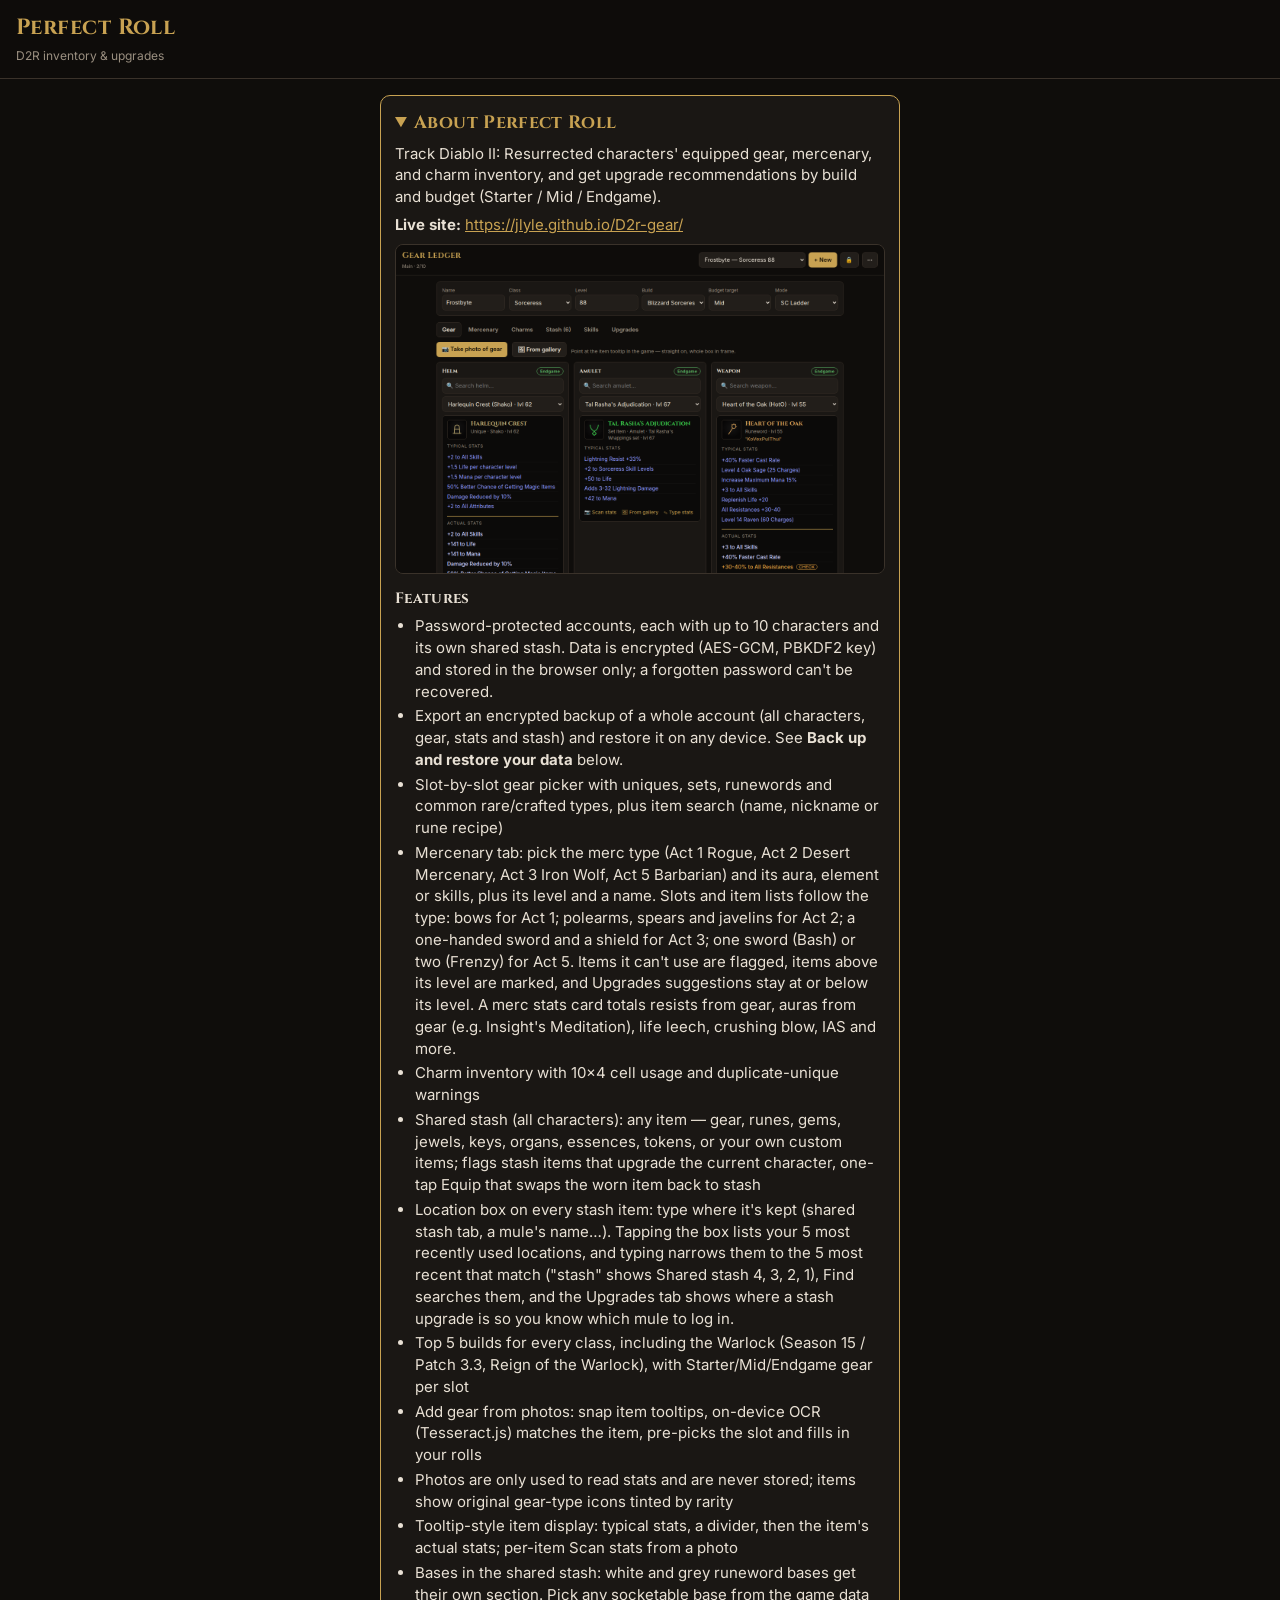
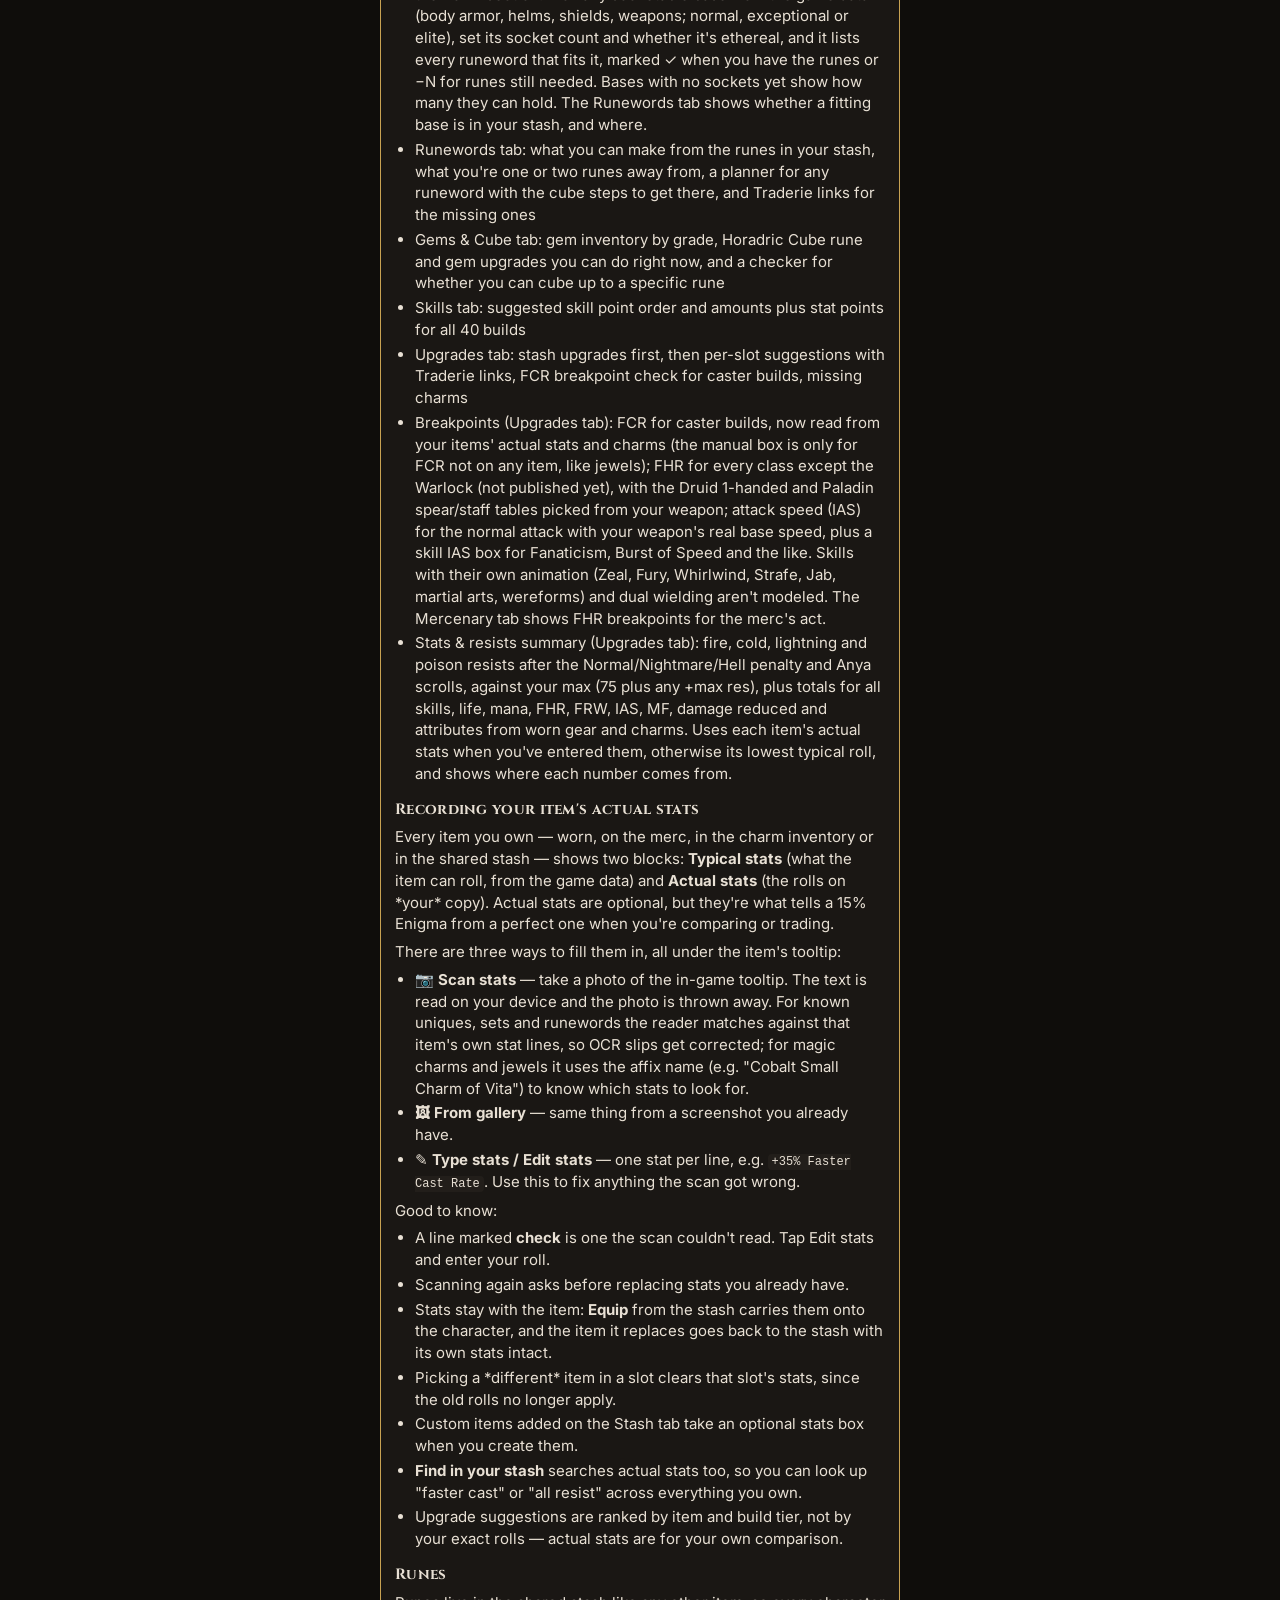
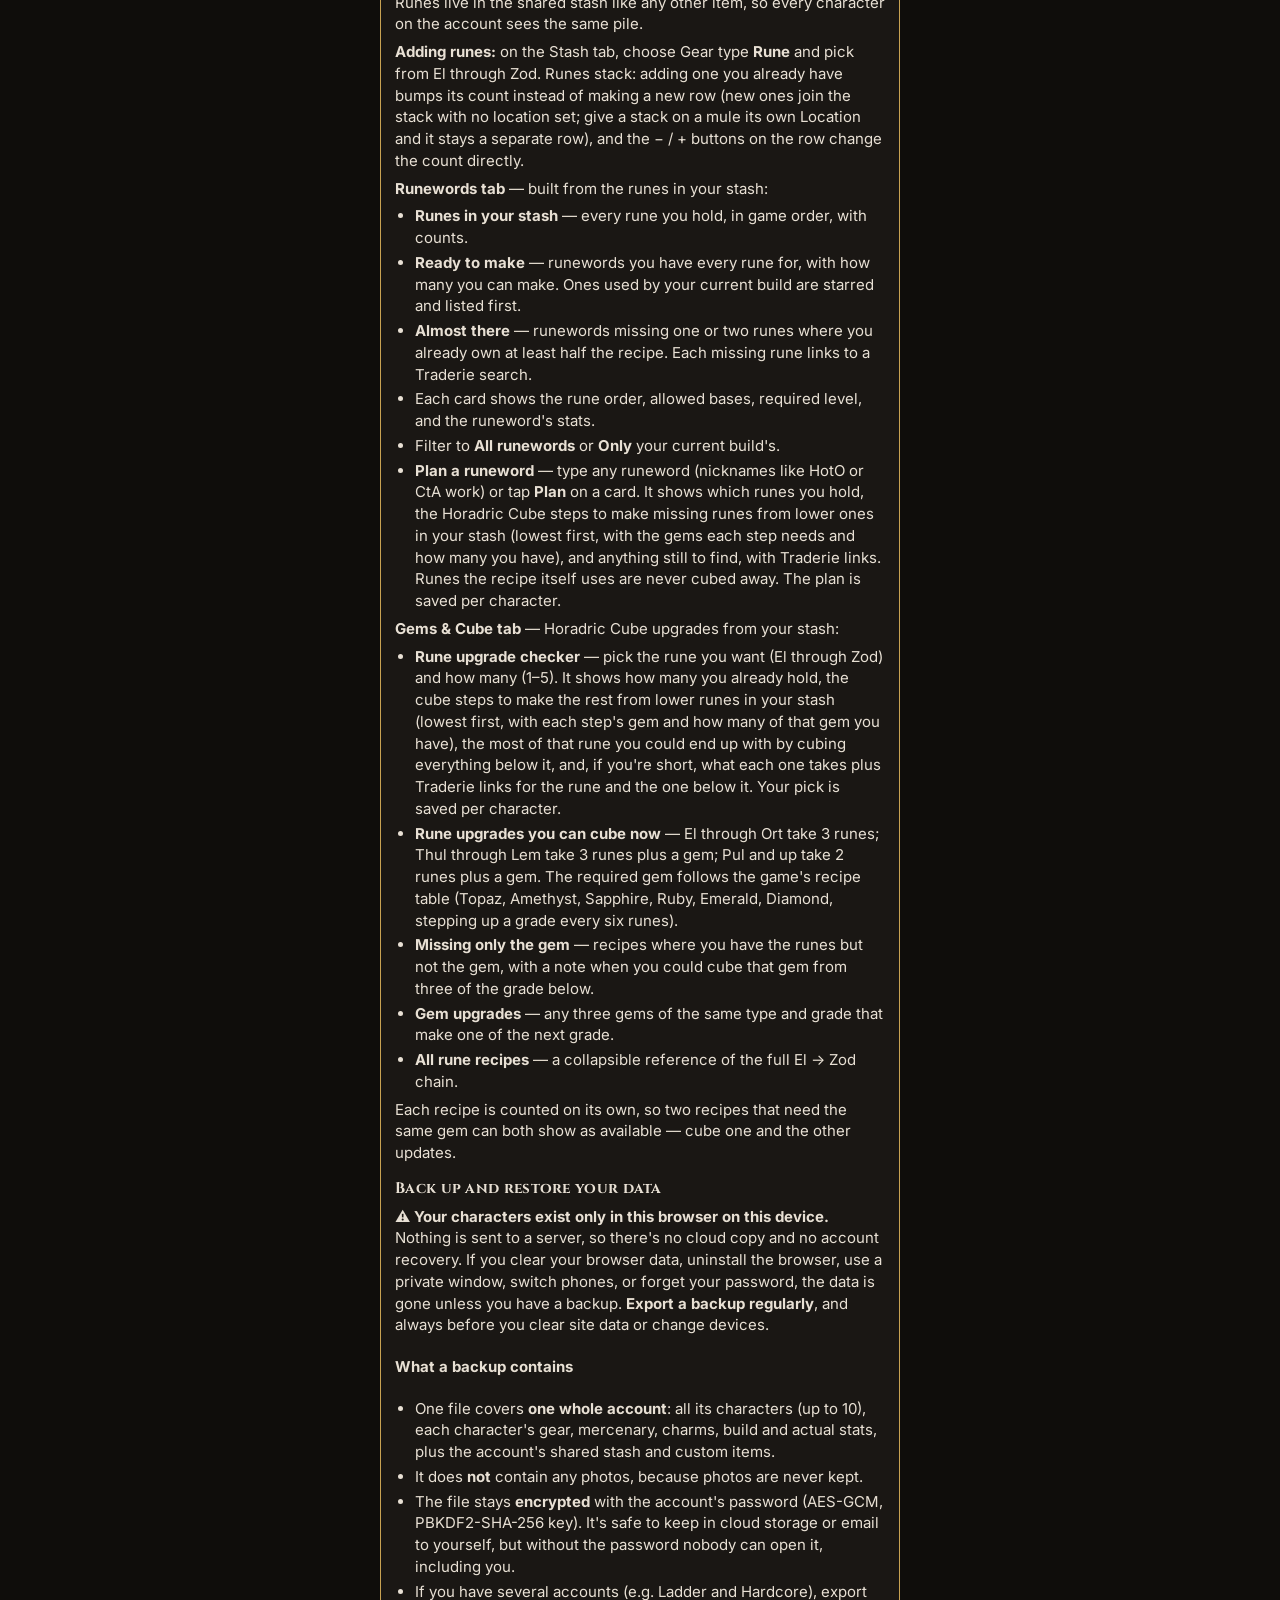
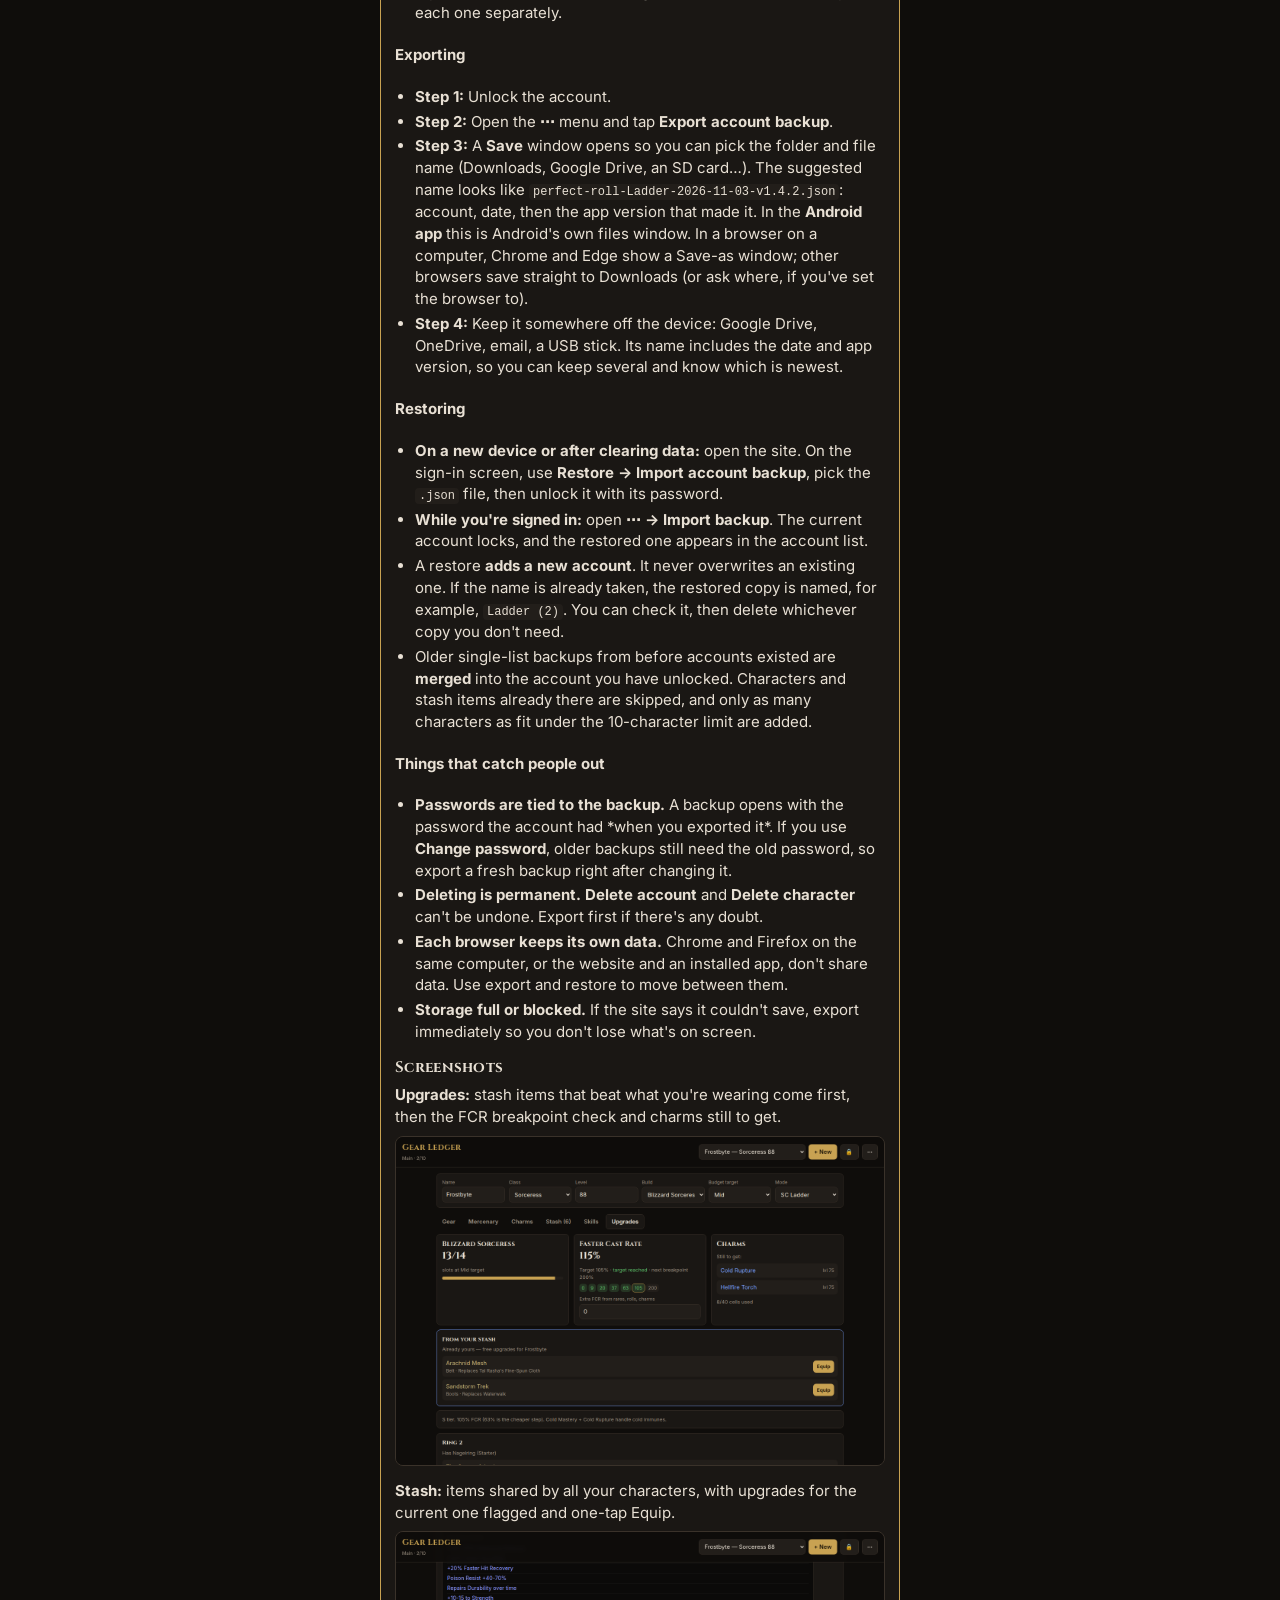
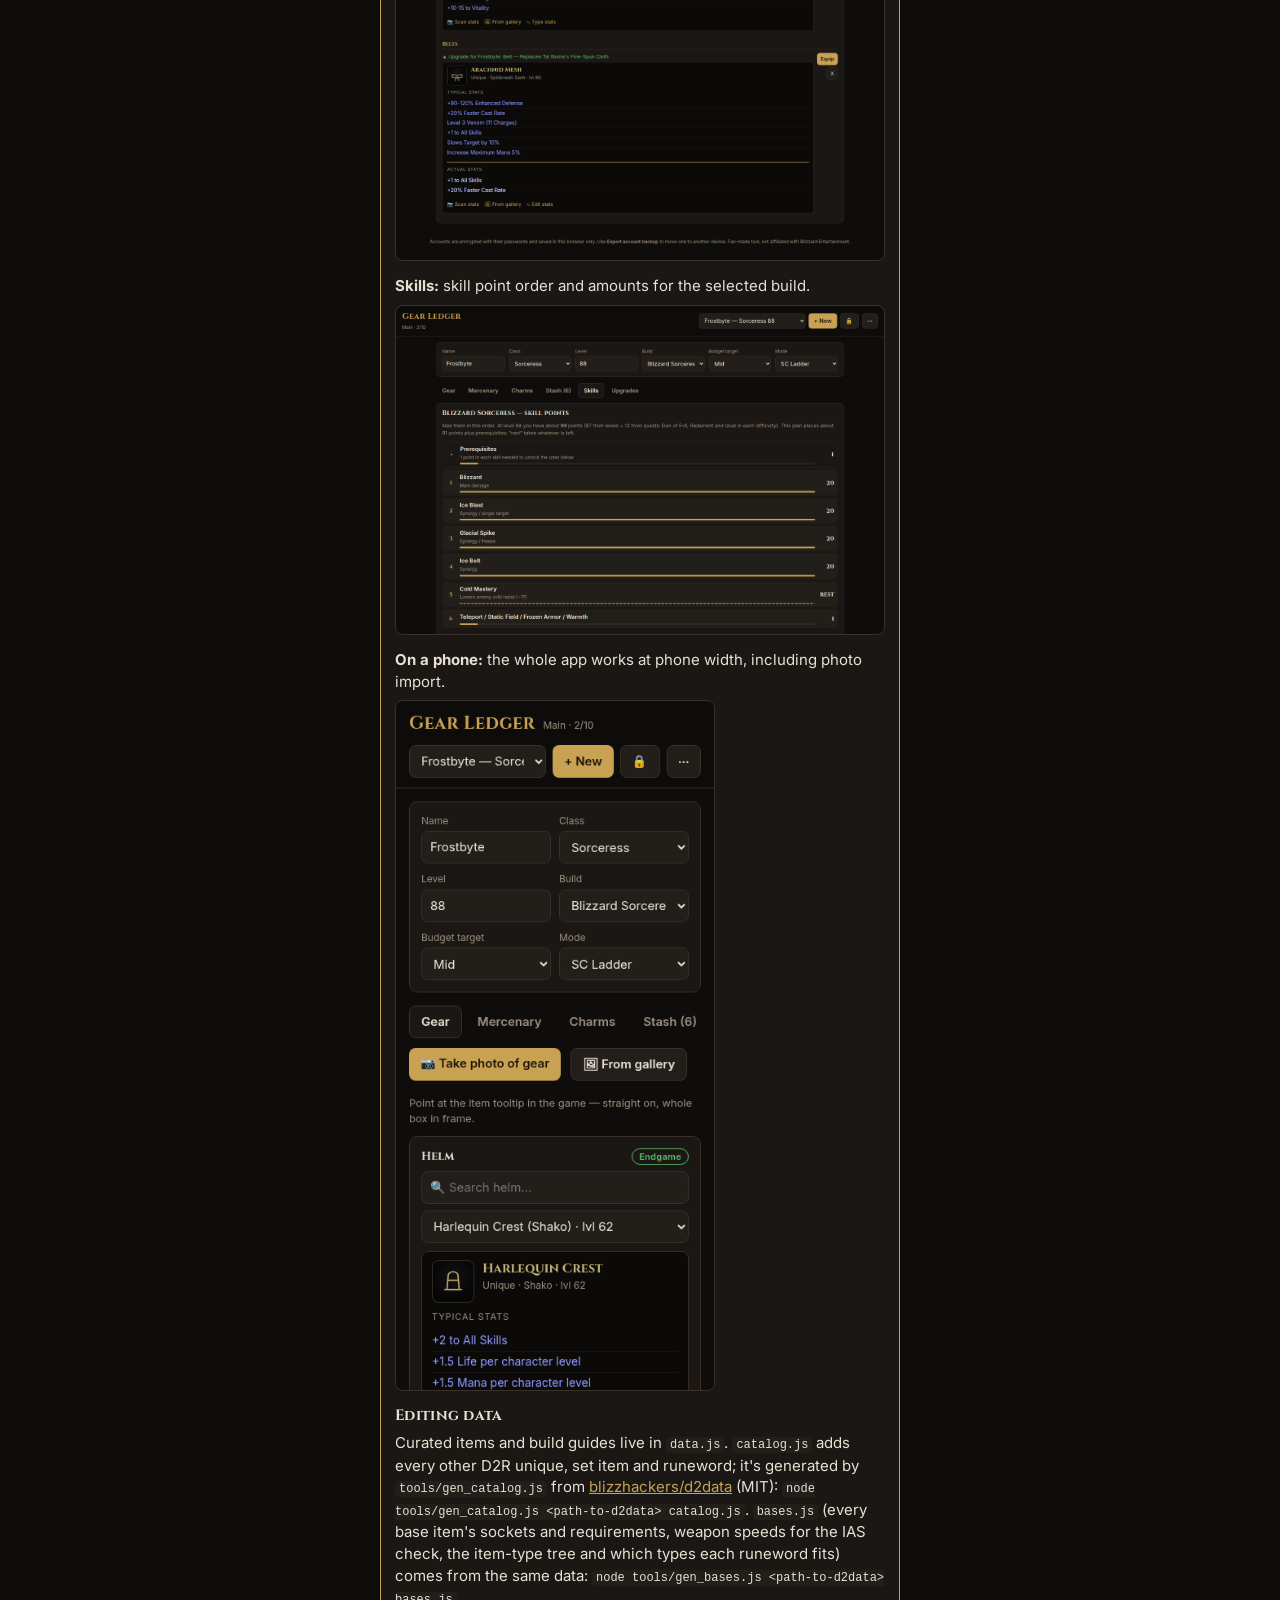
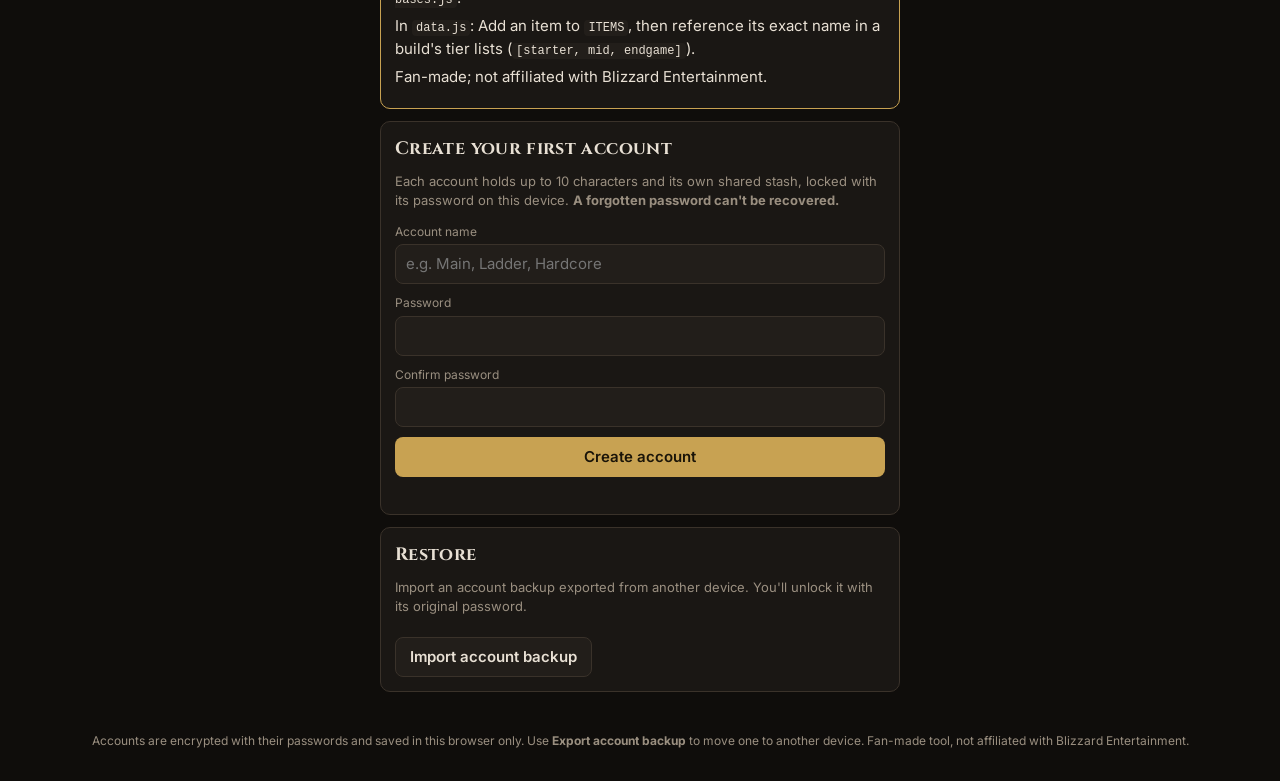
==== index.html @ 0a542a22 "Version 1.4.2 Co-Authored-By: Claude Opus 5.5 <noreply@anthropic.com> Claude-Session: https://claude" ====
<!doctype html>
<html lang="en">
<head>
  <meta charset="utf-8">
  <meta name="viewport" content="width=device-width, initial-scale=1">
  <title>Perfect Roll</title>
  <meta name="description" content="Track Diablo II: Resurrected character gear, charms, stash and mercenary, and get upgrade recommendations by build and budget.">
  <link rel="preconnect" href="https://fonts.googleapis.com">
  <link rel="preconnect" href="https://fonts.gstatic.com" crossorigin>
  <link href="https://fonts.googleapis.com/css2?family=Cinzel:wght@600;700&family=Inter:wght@400;500;600&display=swap" rel="stylesheet">
  <link rel="stylesheet" href="styles.css?v=202611030835">
</head>
<body class="locked">
  <header class="top">
    <div class="brand">
      <h1>Perfect Roll</h1>
      <span class="sub" id="acctName">D2R inventory &amp; upgrades</span>
    </div>
    <div class="roster">
      <select id="charSelect" aria-label="Character"></select>
      <button id="newChar" class="btn">+ New</button>
      <button id="lockBtn" class="btn ghost" title="Lock account" aria-label="Lock account">🔒</button>
      <details class="menu">
        <summary class="btn ghost" aria-label="More">⋯</summary>
        <div class="menu-pop">
          <button id="exportBtn">Export account backup</button>
          <label class="file-label">Import backup<input id="importFile" type="file"></label>
          <button id="changePw">Change password</button>
          <button id="deleteChar" class="danger">Delete character</button>
          <button id="deleteAcct" class="danger">Delete account</button>
        </div>
      </details>
    </div>
  </header>

  <main id="app"></main>

  <dialog id="scanDialog" class="scan-dialog"></dialog>
  <div id="scanStatus" class="toast" role="status" hidden></div>

  <dialog id="pwDialog">
    <form method="dialog" class="stack">
      <h2>Change password</h2>
      <label class="field"><span>New password</span><input type="password" id="pw1" autocomplete="new-password"></label>
      <label class="field"><span>Confirm new password</span><input type="password" id="pw2" autocomplete="new-password"></label>
      <p class="err" id="pwErr"></p>
      <div class="row-btns end">
        <button class="btn ghost" value="cancel" formnovalidate>Cancel</button>
        <button class="btn" value="ok">Save</button>
      </div>
    </form>
  </dialog>

  <footer class="foot">
    Accounts are encrypted with their passwords and saved in this browser only.
    Use <b>Export account backup</b> to move one to another device.
    Fan-made tool, not affiliated with Blizzard Entertainment.
  </footer>

  <script src="data.js?v=202611030835"></script>
  <script src="catalog.js?v=202611030835"></script>
  <script src="bases.js?v=202611030835"></script>
  <script src="icons.js?v=202611030835"></script>
  <script src="statclean.js?v=202611030835"></script>
  <script src="skills.js?v=202611030835"></script>
  <script src="app.js?v=202611030835"></script>
</body>
</html>
---- styles.css ----
:root {
  --bg: #0f0d0b;
  --panel: #1a1714;
  --panel-2: #221e1a;
  --line: #3a322a;
  --text: #e8e0d4;
  --muted: #9a8f80;
  --accent: #c8a252;
  --accent-ink: #1a1408;
  --unique: #c7b377;
  --set: #3ccf4e;
  --runeword: #d9a35b;
  --rare: #e6dc5c;
  --charm: #7aa2ff;
  --good: #5fbf6a;
  --warn: #e0a040;
  --bad: #d65a4a;
  --radius: 10px;
}
* { box-sizing: border-box; }
html, body { margin: 0; background: var(--bg); color: var(--text); }
body { font: 15px/1.45 Inter, system-ui, sans-serif; min-height: 100vh; }
h1, h2, h3 { font-family: Cinzel, Georgia, serif; letter-spacing: .02em; margin: 0; }
button, select, input, textarea { font: inherit; color: inherit; }

.top {
  position: sticky; top: 0; z-index: 10;
  display: flex; flex-wrap: wrap; gap: 10px; align-items: center; justify-content: space-between;
  padding: 12px 16px; background: rgba(15,13,11,.94); backdrop-filter: blur(6px);
  border-bottom: 1px solid var(--line);
}
.brand h1 { font-size: 22px; color: var(--accent); }
.brand .sub { color: var(--muted); font-size: 12px; }
.roster { display: flex; gap: 8px; align-items: center; flex: 1; justify-content: flex-end; min-width: 260px; }
.roster select { flex: 1; max-width: 280px; }

select, input[type=text], input[type=number], input[type=password], input[type=search], textarea {
  background: var(--panel-2); border: 1px solid var(--line); border-radius: 8px;
  padding: 8px 10px; min-height: 40px; width: 100%;
}
select:focus, input:focus, textarea:focus { outline: 2px solid var(--accent); outline-offset: 1px; }

.btn {
  background: var(--accent); color: var(--accent-ink); border: 0; border-radius: 8px;
  padding: 8px 14px; min-height: 40px; font-weight: 600; cursor: pointer; white-space: nowrap;
}
.btn.ghost { background: var(--panel-2); color: var(--text); border: 1px solid var(--line); }
.btn.small { min-height: 32px; padding: 4px 10px; font-size: 13px; }

.menu { position: relative; }
.menu summary { list-style: none; }
.menu summary::-webkit-details-marker { display: none; }
.menu-pop {
  position: absolute; right: 0; top: 46px; background: var(--panel); border: 1px solid var(--line);
  border-radius: var(--radius); padding: 6px; display: grid; min-width: 190px; box-shadow: 0 8px 24px rgba(0,0,0,.5);
}
.menu-pop button, .menu-pop .file-label {
  background: none; border: 0; text-align: left; padding: 10px; border-radius: 6px; cursor: pointer;
}
.menu-pop button:hover, .menu-pop .file-label:hover { background: var(--panel-2); }
.menu-pop .file-label input { display: none; }
.menu-pop .danger { color: var(--bad); }

main { max-width: 1100px; margin: 0 auto; padding: 16px; }

.card { background: var(--panel); border: 1px solid var(--line); border-radius: var(--radius); padding: 14px; }
.char-head { display: grid; gap: 10px; grid-template-columns: repeat(auto-fit, minmax(150px, 1fr)); }
.field label { display: block; font-size: 12px; color: var(--muted); margin-bottom: 4px; }

.tabs { display: flex; gap: 4px; margin: 16px 0 12px; overflow-x: auto; }
.tab {
  background: none; border: 1px solid transparent; border-radius: 8px; padding: 8px 14px; cursor: pointer;
  color: var(--muted); font-weight: 600; white-space: nowrap;
}
.tab[aria-selected=true] { color: var(--text); background: var(--panel); border-color: var(--line); }

.grid { display: grid; gap: 12px; grid-template-columns: repeat(auto-fill, minmax(300px, 1fr)); }
.slot h3 { font-size: 14px; display: flex; justify-content: space-between; align-items: center; margin-bottom: 8px; }
.slot .stats { font-size: 13px; color: var(--muted); margin: 8px 0; min-height: 1.2em; }
.slot .note { font-size: 13px; min-height: 36px; }

.badge { font: 600 11px Inter, sans-serif; padding: 2px 8px; border-radius: 99px; border: 1px solid var(--line); color: var(--muted); }
.badge.t0 { color: #c9b9a3; }
.badge.t1 { color: var(--warn); border-color: var(--warn); }
.badge.t2 { color: var(--good); border-color: var(--good); }
.badge.off { color: var(--bad); border-color: var(--bad); }

.n-unique { color: var(--unique); }
.n-set { color: var(--set); }
.n-runeword { color: var(--runeword); }
.n-rare { color: var(--rare); }
.n-charm { color: var(--charm); }
.runes { font-size: 12px; color: var(--muted); }

.summary { display: grid; gap: 12px; grid-template-columns: repeat(auto-fit, minmax(200px, 1fr)); margin-bottom: 12px; }
.stat-big { font: 700 26px Cinzel, serif; }
.bar { height: 8px; background: var(--panel-2); border-radius: 99px; overflow: hidden; margin-top: 8px; }
.bar > i { display: block; height: 100%; background: var(--accent); }
.bps { display: flex; flex-wrap: wrap; gap: 4px; margin-top: 8px; }
.bps span { font-size: 12px; padding: 2px 6px; border-radius: 6px; background: var(--panel-2); color: var(--muted); }
.bps span.hit { background: rgba(95,191,106,.18); color: var(--good); }
.bps span.target { outline: 1px solid var(--accent); }

.up { margin-bottom: 10px; }
.up h3 { font-size: 15px; margin-bottom: 6px; }
.up .now { font-size: 13px; color: var(--muted); }
.sugg { list-style: none; padding: 0; margin: 8px 0 0; display: grid; gap: 6px; }
.sugg li { background: var(--panel-2); border-radius: 8px; padding: 8px 10px; display: flex; gap: 10px; justify-content: space-between; align-items: center; }
.sugg .s-stats { font-size: 12px; color: var(--muted); }
.ok { color: var(--good); }
.badges { display: flex; flex-direction: column; gap: 4px; align-items: flex-end; }
.badge.stash { color: var(--charm); border-color: var(--charm); }
.ext { display: inline-block; margin-top: 4px; font-size: 12px; color: var(--accent); text-decoration: none; }
.ext:hover { text-decoration: underline; }
.stash-card { border-color: var(--charm); }
.grp { font-size: 14px; color: var(--accent); margin: 14px 0 2px; }
.grp:first-child { margin-top: 0; }
.row-btns { display: flex; gap: 6px; }
.row-btns.end { justify-content: flex-end; }

/* accounts / login */
body.locked .roster { display: none; }
.login { display: grid; gap: 12px; max-width: 520px; margin: 0 auto; }
.login h2 { font-size: 18px; margin-bottom: 8px; }
.readme { border-color: var(--accent); }
.readme > summary { font: 700 18px Cinzel, Georgia, serif; letter-spacing: .02em; color: var(--accent); cursor: pointer; min-height: 24px; }
.readme[open] > summary { margin-bottom: 8px; }
.readme h3 { font-size: 15px; margin: 14px 0 6px; }
.readme p { margin: 6px 0; }
.readme ul { margin: 6px 0; padding-left: 20px; }
.readme li { margin: 3px 0; }
.readme img { display: block; max-width: 100%; height: auto; margin: 8px 0 14px; border: 1px solid var(--line); border-radius: 8px; }
.readme img[src*="mobile"] { max-width: min(100%, 320px); }
.readme a { color: var(--accent); overflow-wrap: anywhere; }
.readme code { font-size: 12px; background: var(--panel-2); padding: 1px 4px; border-radius: 4px; overflow-wrap: anywhere; }
.stack { display: grid; gap: 10px; margin-top: 10px; }
.stack .field > span { display: block; font-size: 12px; color: var(--muted); margin-bottom: 4px; }
.acct-list { display: grid; gap: 6px; }
.acct {
  display: flex; align-items: center; gap: 10px; text-align: left; cursor: pointer;
  background: var(--panel-2); border: 1px solid var(--line); border-radius: 8px; padding: 12px; min-height: 44px; font-weight: 600;
}
.acct.on { border-color: var(--accent); color: var(--accent); }
.acct-ico { font-size: 14px; }
.check { display: flex; gap: 8px; align-items: center; font-size: 14px; }
.err { color: var(--bad); font-size: 13px; margin: 0; min-height: 1em; }
.file-btn { display: inline-flex; align-items: center; margin-top: 8px; }
.file-btn input { display: none; }
button:disabled { opacity: .5; cursor: not-allowed; }
dialog { background: var(--panel); color: var(--text); border: 1px solid var(--line); border-radius: var(--radius); padding: 18px; width: min(92vw, 400px); }
dialog::backdrop { background: rgba(0,0,0,.6); }
dialog h2 { font-size: 18px; }

/* photo scan */
.scan-row { display: flex; flex-wrap: wrap; align-items: center; gap: 8px 12px; margin: 0 0 12px; }
.scan-btn input { display: none; }
.scan-row .btn { cursor: pointer; }
.scan-dialog { width: min(94vw, 480px); max-height: 92vh; overflow-y: auto; }
.scan-thumb { width: 100%; max-height: 200px; object-fit: contain; background: #000; border-radius: 8px; }
.cands { display: grid; gap: 6px; }
.cand { display: flex; flex-wrap: wrap; gap: 6px; align-items: center; background: var(--panel-2); border: 1px solid var(--line); border-radius: 8px; padding: 10px; cursor: pointer; }
.cand:has(input:checked) { border-color: var(--accent); }
.raw summary { cursor: pointer; color: var(--muted); font-size: 13px; }
.raw pre { white-space: pre-wrap; font-size: 12px; color: var(--muted); background: var(--panel-2); padding: 8px; border-radius: 6px; max-height: 160px; overflow: auto; }
[hidden] { display: none !important; }
.toast {
  position: fixed; left: 50%; bottom: 20px; transform: translateX(-50%); z-index: 50;
  background: var(--panel); border: 1px solid var(--accent); color: var(--text);
  padding: 10px 16px; border-radius: 99px; box-shadow: 0 8px 24px rgba(0,0,0,.5); font-size: 14px;
}

.inv { display: grid; grid-template-columns: repeat(10, 1fr); gap: 3px; margin: 10px 0; }
.inv i { aspect-ratio: 1; border-radius: 3px; background: var(--panel-2); border: 1px solid var(--line); }
.inv i.f { background: rgba(122,162,255,.35); border-color: var(--charm); }
.inv i.k { background: rgba(200,162,82,.3); border-color: var(--accent); }
.kept-row { display: flex; flex-wrap: wrap; gap: 6px 16px; margin: 4px 0 6px; }
.kept { display: inline-flex; align-items: center; gap: 6px; font-size: 14px; cursor: pointer; }
.kept input { accent-color: var(--accent); width: 18px; height: 18px; }
.inv i.over { background: rgba(214,90,74,.4); border-color: var(--bad); }

.charm-row { display: grid; grid-template-columns: 1fr auto; gap: 8px; align-items: start; padding: 10px 0; border-top: 1px solid var(--line); }
.charm-row:first-child { border-top: 0; }
.charm-row .note { margin-top: 6px; }
.charm-row[hidden], .sgrp[hidden] { display: none; }
.stash-find { margin-bottom: 8px; }
.stash-find input { font-size: 16px; }
.add-row { display: grid; grid-template-columns: 1fr auto; gap: 8px; margin-top: 10px; }

.empty { text-align: center; padding: 40px 16px; }
.empty p { color: var(--muted); }
.notes { font-size: 13px; color: var(--muted); margin-top: 10px; }
.foot { text-align: center; color: var(--muted); font-size: 12px; padding: 24px 16px 40px; }

@media (max-width: 520px) {
  .grid { grid-template-columns: 1fr; }
  .brand { display: flex; align-items: baseline; gap: 10px; }
  .roster { min-width: 0; flex-basis: 100%; }
  .roster select { max-width: none; }
}
.cand input { width: auto; min-height: 0; margin: 0; accent-color: var(--accent); }

/* tooltip-style item block */
.tip {
  margin-top: 10px; background: #0b0a09; border: 1px solid var(--line); border-radius: 8px;
  padding: 10px 12px; font-size: 14px;
}
.empty-tip { color: var(--muted); font-size: 13px; }
.tip-top { display: flex; gap: 10px; align-items: flex-start; }
.tip-head { min-width: 0; flex: 1; }
.tip-name { font: 700 16px/1.25 Cinzel, Georgia, serif; }
.tip-sub { font-size: 12px; color: var(--muted); margin-top: 2px; }
.tip-runes { font-size: 13px; color: var(--runeword); margin-top: 2px; letter-spacing: .02em; }
.tip-h { font-size: 11px; text-transform: uppercase; letter-spacing: .08em; color: var(--muted); margin: 10px 0 2px; }
.tip-stats { list-style: none; margin: 8px 0 0; padding: 0; }
.tip-stats li { color: #8f9bff; padding: 3px 0; border-top: 1px solid rgba(255,255,255,.05); line-height: 1.35; }
.tip-stats li:first-child { border-top: 0; }
.tip-stats.mine li { color: #aab4ff; font-weight: 500; }
.typ summary { cursor: pointer; font-size: 12px; color: var(--muted); margin-top: 8px; }
.typ .tip-stats li { color: var(--muted); font-size: 13px; }
.tip-actions { display: flex; flex-wrap: wrap; gap: 4px 14px; margin-top: 10px; }
.link { background: none; border: 0; padding: 4px 0; color: var(--accent); font-size: 13px; cursor: pointer; }
.link:hover { text-decoration: underline; }
.link.danger { color: var(--bad); }
.tip .note { margin-top: 8px; font-size: 14px; }
.ph { flex: none; width: 72px; height: 72px; padding: 0; border: 1px solid var(--line); border-radius: 6px; overflow: hidden; background: #000; cursor: zoom-in; }
.ph img { width: 100%; height: 100%; object-fit: cover; display: block; }
.up-flag { font-size: 13px; }
.charm-row > div:first-child { min-width: 0; }
.charm-row .tip { margin-top: 4px; }
.loc-field { display: flex; align-items: center; gap: 6px; margin-top: 6px; }
.loc-field > span { font-size: 12px; color: var(--muted); white-space: nowrap; }
.loc-field input { flex: 1; min-width: 0; font-size: 16px; padding: 6px 8px; }
.loc-tag { color: var(--charm); }
.loc-wrap { position: relative; }
.loc-sugg { position: absolute; z-index: 20; left: 0; right: 0; top: 100%; margin-top: 2px; display: flex; flex-direction: column; background: var(--panel-2); border: 1px solid var(--line); border-radius: 8px; box-shadow: 0 6px 18px rgba(0,0,0,.35); overflow: hidden; }
.loc-sugg[hidden] { display: none; }
.loc-opt { text-align: left; padding: 10px 12px; font: inherit; font-size: 15px; color: inherit; background: transparent; border: 0; border-top: 1px solid var(--line); cursor: pointer; }
.loc-opt:first-child { border-top: 0; }
.loc-opt:hover, .loc-opt:focus { background: rgba(127,127,127,.15); }
.charm-row .row-btns { flex-direction: column; align-items: flex-end; }
.photo-view { width: min(96vw, 900px); padding: 12px; }
.photo-view img { width: 100%; max-height: 80vh; object-fit: contain; background: #000; border-radius: 6px; display: block; }
.pv-head { display: flex; justify-content: space-between; align-items: center; margin-bottom: 8px; }
.tip-divider { border: 0; border-top: 2px solid var(--accent); margin: 12px 0 4px; opacity: .8; }
.tip-stats.mine li { color: #c9d0ff; }
.item-ico { flex: none; width: 52px; height: 52px; display: grid; place-items: center; border: 1px solid var(--line); border-radius: 8px; background: radial-gradient(circle at 50% 40%, rgba(255,255,255,.06), transparent 70%), #070606; }
.item-ico svg { width: 36px; height: 36px; }
.add-row:has(.add-pick) { align-items: end; }
.add-pick { margin-top: 0; }

/* item search */
.isearch { position: relative; margin-bottom: 8px; }
.isearch-in { width: 100%; background: var(--panel-2); border: 1px solid var(--line); border-radius: 8px; padding: 8px 10px; min-height: 40px; }
.isearch-in:focus { outline: 2px solid var(--accent); outline-offset: 1px; }
.isearch-res {
  list-style: none; margin: 4px 0 0; padding: 4px; position: absolute; left: 0; right: 0; z-index: 30;
  background: var(--panel); border: 1px solid var(--accent); border-radius: 8px; box-shadow: 0 10px 28px rgba(0,0,0,.6);
  max-height: 340px; overflow-y: auto;
}
.isearch-res button { display: flex; gap: 10px; align-items: center; width: 100%; text-align: left; background: none; border: 0; padding: 6px; border-radius: 6px; cursor: pointer; }
.isearch-res button:hover, .isearch-res button:focus { background: var(--panel-2); outline: none; }
.isearch-res .item-ico { width: 36px; height: 36px; }
.isearch-res .item-ico svg { width: 26px; height: 26px; }
.isearch-res small { display: block; color: var(--muted); font-size: 12px; }
.isearch-res .none { color: var(--muted); padding: 8px; font-size: 13px; }

/* stash goods + custom items */
.n-rune { color: #ffa800; }
.n-gem { color: #e8e8e8; }
.n-jewel { color: #8f9bff; }
.n-magic { color: #8080ff; }
.n-misc { color: #c8b89a; }
.custom-add { margin-top: 12px; border-top: 1px solid var(--line); padding-top: 10px; }
.custom-add summary { cursor: pointer; color: var(--accent); font-size: 14px; }
.tip-stats.mine li.check-line { color: var(--warn); }
.chk { margin-left: 8px; font-size: 11px; text-transform: uppercase; letter-spacing: .06em; border: 1px solid var(--warn); border-radius: 99px; padding: 0 6px; vertical-align: 1px; }
.charm-row.flash .tip { animation: flash 2.2s ease-out; }
@keyframes flash { 0%, 30% { border-color: var(--accent); box-shadow: 0 0 0 2px var(--accent); } 100% { box-shadow: 0 0 0 0 transparent; } }

/* skill plan */
.sk-list { list-style: none; padding: 0; margin: 12px 0 0; display: grid; gap: 6px; }
.sk-row { display: grid; grid-template-columns: 26px 1fr auto; gap: 10px; align-items: center; background: var(--panel-2); border-radius: 8px; padding: 8px 10px; }
.sk-row.sk-pre { background: transparent; border: 1px dashed var(--line); }
.sk-n { font: 700 14px Cinzel, serif; color: var(--accent); text-align: center; }
.sk-name { font-weight: 600; }
.sk-note { font-size: 12px; color: var(--muted); margin-top: 2px; }
.sk-bar { height: 4px; background: rgba(255,255,255,.06); border-radius: 99px; margin-top: 6px; overflow: hidden; }
.sk-bar i { display: block; height: 100%; background: var(--accent); }
.sk-bar i.rest { background: repeating-linear-gradient(90deg, var(--accent) 0 6px, transparent 6px 10px); opacity: .6; }
.sk-pts { font: 700 16px Cinzel, serif; color: var(--text); min-width: 40px; text-align: right; }
.sk-src { margin-top: 12px; font-size: 12px; }
.stat-plan { display: grid; grid-template-columns: auto 1fr; gap: 8px 14px; margin: 10px 0 0; }
.stat-plan dt { font-weight: 600; color: var(--accent); }
.stat-plan dd { margin: 0; color: var(--text); }

/* Runewords tab */
.rw-card { padding: 12px 0; border-top: 1px solid var(--line); }
.rw-card:first-of-type { border-top: 0; }
.rw-head { display: flex; align-items: center; gap: 8px; flex-wrap: wrap; }
.rw-name { font-weight: 700; font-size: 17px; }
.rw-runes { display: flex; flex-wrap: wrap; gap: 6px; margin: 8px 0 6px; }
.rune-chip { font: 600 13px Inter, sans-serif; padding: 3px 10px; border-radius: 99px; border: 1px solid var(--line); }
.rune-chip.have { color: var(--good); border-color: currentColor; background: rgba(95,191,106,.1); }
.rune-chip.need { color: var(--muted); border-style: dashed; }
.rw-miss .ext { margin-right: 8px; }
.rw-stats summary { cursor: pointer; color: var(--accent); font-size: 14px; margin-top: 4px; }
.seg { display: flex; gap: 6px; flex-wrap: wrap; margin-top: 10px; }
.rw-qty { font: 700 14px Inter, sans-serif; color: var(--good); border: 1px solid var(--good); border-radius: 99px; padding: 1px 9px; }
.rw-qty small { font-weight: 500; font-size: 11px; opacity: .85; }
.qty { display: inline-flex; align-items: center; gap: 2px; border: 1px solid var(--line); border-radius: 8px; padding: 1px; }
.qty .btn { min-width: 34px; padding: 4px 0; border: 0; font-size: 18px; line-height: 1; }
.qty .qn { min-width: 26px; text-align: center; font-weight: 700; }
input.qn { width: 46px; min-width: 0; border: 1px solid transparent; border-radius: 6px; background: transparent; color: inherit; font: inherit; font-weight: 700; text-align: center; padding: 4px 2px; cursor: text; }
input.qn:hover { border-color: var(--line); }
input.qn:focus { outline: none; border-color: var(--accent); background: rgba(127,127,127,.12); }
.add-qty { align-self: flex-start; }

/* Gems & Cube tab */
.cube-row { display: flex; justify-content: space-between; align-items: center; gap: 10px; flex-wrap: wrap; padding: 10px 0; border-top: 1px solid var(--line); }
.cube-row:first-of-type { border-top: 0; }
.cube-recipe { display: flex; align-items: center; gap: 6px; flex-wrap: wrap; }
.cube-recipe .arrow { color: var(--muted); font-size: 18px; }
.rune-chip.out { color: var(--accent); border-color: var(--accent); background: rgba(200,162,82,.12); }
.gem-chip { font: 600 13px Inter, sans-serif; padding: 3px 10px; border-radius: 99px; border: 1px solid currentColor; }
.gem-chip.need { border-style: dashed; opacity: .8; }
.gem-chip.out { background: rgba(255,255,255,.06); }
.gem-topaz { color: #e8c44a; } .gem-amethyst { color: #b07ee0; } .gem-sapphire { color: #6c9cf0; }
.gem-ruby { color: #e0605a; } .gem-emerald { color: #4fc27a; } .gem-diamond { color: #dfe6ee; } .gem-skull { color: #c9bfae; }
.gem-grid { display: grid; gap: 4px; margin-top: 8px; font-size: 14px; }
.gem-grid > div { display: grid; grid-template-columns: 1.3fr repeat(5, 1fr); gap: 4px; align-items: center; }
.gg-h span { color: var(--muted); font-size: 11px; text-align: center; }
.gg-r span { text-align: center; } .gg-r .gem-name { text-align: left; font-weight: 600; }
.gg-r .n { font-weight: 700; } .gg-r .z { color: var(--line); }
.cube-ref summary { cursor: pointer; color: var(--accent); font-weight: 600; }
.cube-ref-row { font-size: 14px; padding: 3px 0; color: var(--muted); } .cube-ref-row b { color: var(--text); }
.cube-meta { font-size: 14px; color: var(--muted); }


/* Runeword planner */
.rw-pick { margin: 6px 0 4px; }
.rw-pick-row { display: flex; gap: 8px; align-items: center; }
.rw-pick-row input { flex: 1; min-width: 0; }
.rw-plan .rw-card { border-top: 1px solid var(--line); margin-top: 10px; }
.rw-plan-btn { margin-left: auto; }
.rw-sum { margin-top: 6px; }
.rw-sub { font: 600 13px Inter, sans-serif; color: var(--muted); text-transform: uppercase; letter-spacing: .04em; margin: 12px 0 2px; }

/* Rune upgrade checker */
.rc-pick { display: grid; grid-template-columns: 1fr 96px; gap: 10px; margin-top: 6px; }
.rune-check .rw-head .badge, .rune-check .rw-head .rw-qty { margin-left: 4px; }

/* Stats & resists summary */
.stat-sum { margin-bottom: 12px; }
.ss-ctl { display: grid; grid-template-columns: 1fr 1fr; gap: 10px; margin: 6px 0 10px; }
.res-grid { display: grid; grid-template-columns: repeat(4, minmax(0, 1fr)); gap: 8px; }
.res-tile { display: flex; flex-direction: column; align-items: center; gap: 2px; padding: 10px 4px; border-radius: 10px; background: var(--panel-2); border: 1px solid var(--line); text-align: center; }
.rt-name { font-size: 12px; color: var(--muted); }
.res-fire .rt-name { color: #e0734f; } .res-cold .rt-name { color: #6fa8e6; } .res-light .rt-name { color: #e6cf5a; } .res-poison .rt-name { color: #6fc36f; }
.rt-val { font: 700 22px Cinzel, serif; }
.rt-cap { font-size: 11px; color: var(--muted); line-height: 1.2; }
.res-tile.ok .rt-val { color: var(--good); }
.res-tile.low .rt-val { color: var(--accent); }
.res-tile.bad .rt-val { color: #e05a5a; }
.ss-other { display: grid; grid-template-columns: repeat(auto-fill, minmax(140px, 1fr)); gap: 6px 14px; margin: 12px 0 4px; }
.ss-other div { display: flex; justify-content: space-between; gap: 8px; border-bottom: 1px solid var(--line); padding: 3px 0; }
.ss-other dt { color: var(--muted); font-size: 14px; } .ss-other dd { margin: 0; font-weight: 600; }
.ss-src summary { cursor: pointer; color: var(--accent); font-size: 14px; margin-top: 8px; }
.ss-src ul { list-style: none; padding: 0; margin: 8px 0; }
.ss-src li { padding: 6px 0; border-top: 1px solid var(--line); }
@media (max-width: 420px) { .rt-val { font-size: 19px; } }

/* Mercenary header */
.merc-head { margin-bottom: 12px; }
.merc-grid { display: grid; grid-template-columns: 1fr 1fr; gap: 10px; margin: 6px 0 8px; }
.merc-sum .res-tile .rt-val { color: var(--text, inherit); }

/* Breakpoint panels */
.stat-big .frames { font: 500 13px Inter, sans-serif; color: var(--muted); margin-left: 6px; }
.bps span small { opacity: .7; margin-left: 2px; }
.ias-ctl { display: grid; grid-template-columns: repeat(auto-fit, minmax(120px, 1fr)); gap: 10px; margin-top: 10px; }

/* Bases in the stash */
.base-opts { display: flex; gap: 12px; align-items: flex-end; flex-wrap: wrap; }
.base-opts .field { min-width: 120px; }
.eth-check, .base-ctl .check { display: inline-flex; gap: 6px; align-items: center; padding-bottom: 8px; }
.base-ctl { display: flex; gap: 12px; align-items: flex-end; flex-wrap: wrap; margin-top: 8px; }
.base-ctl .field { min-width: 110px; }
.base-fits { display: flex; flex-wrap: wrap; gap: 6px; align-items: center; margin-top: 8px; }
.base-fits small { opacity: .75; }
.rw-base { margin-top: 2px; }
.rw-base.ok { color: var(--good); }
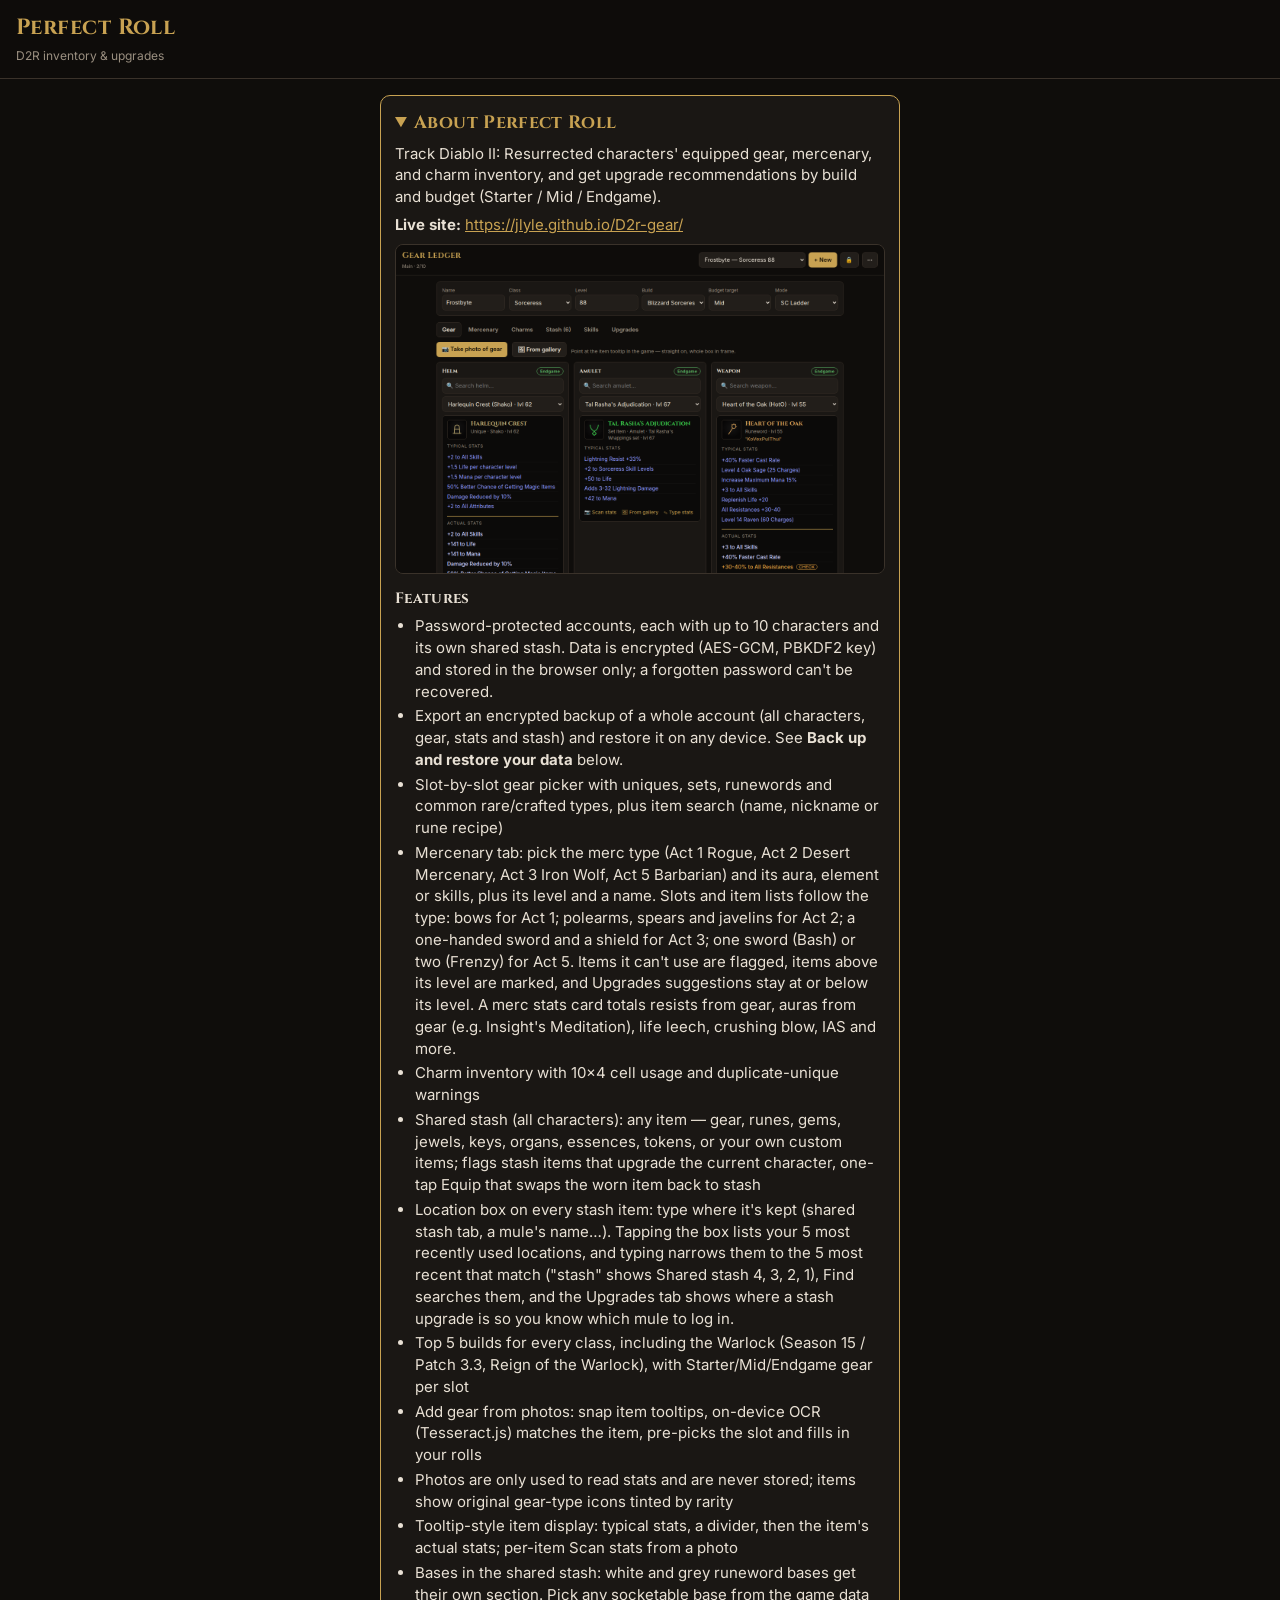
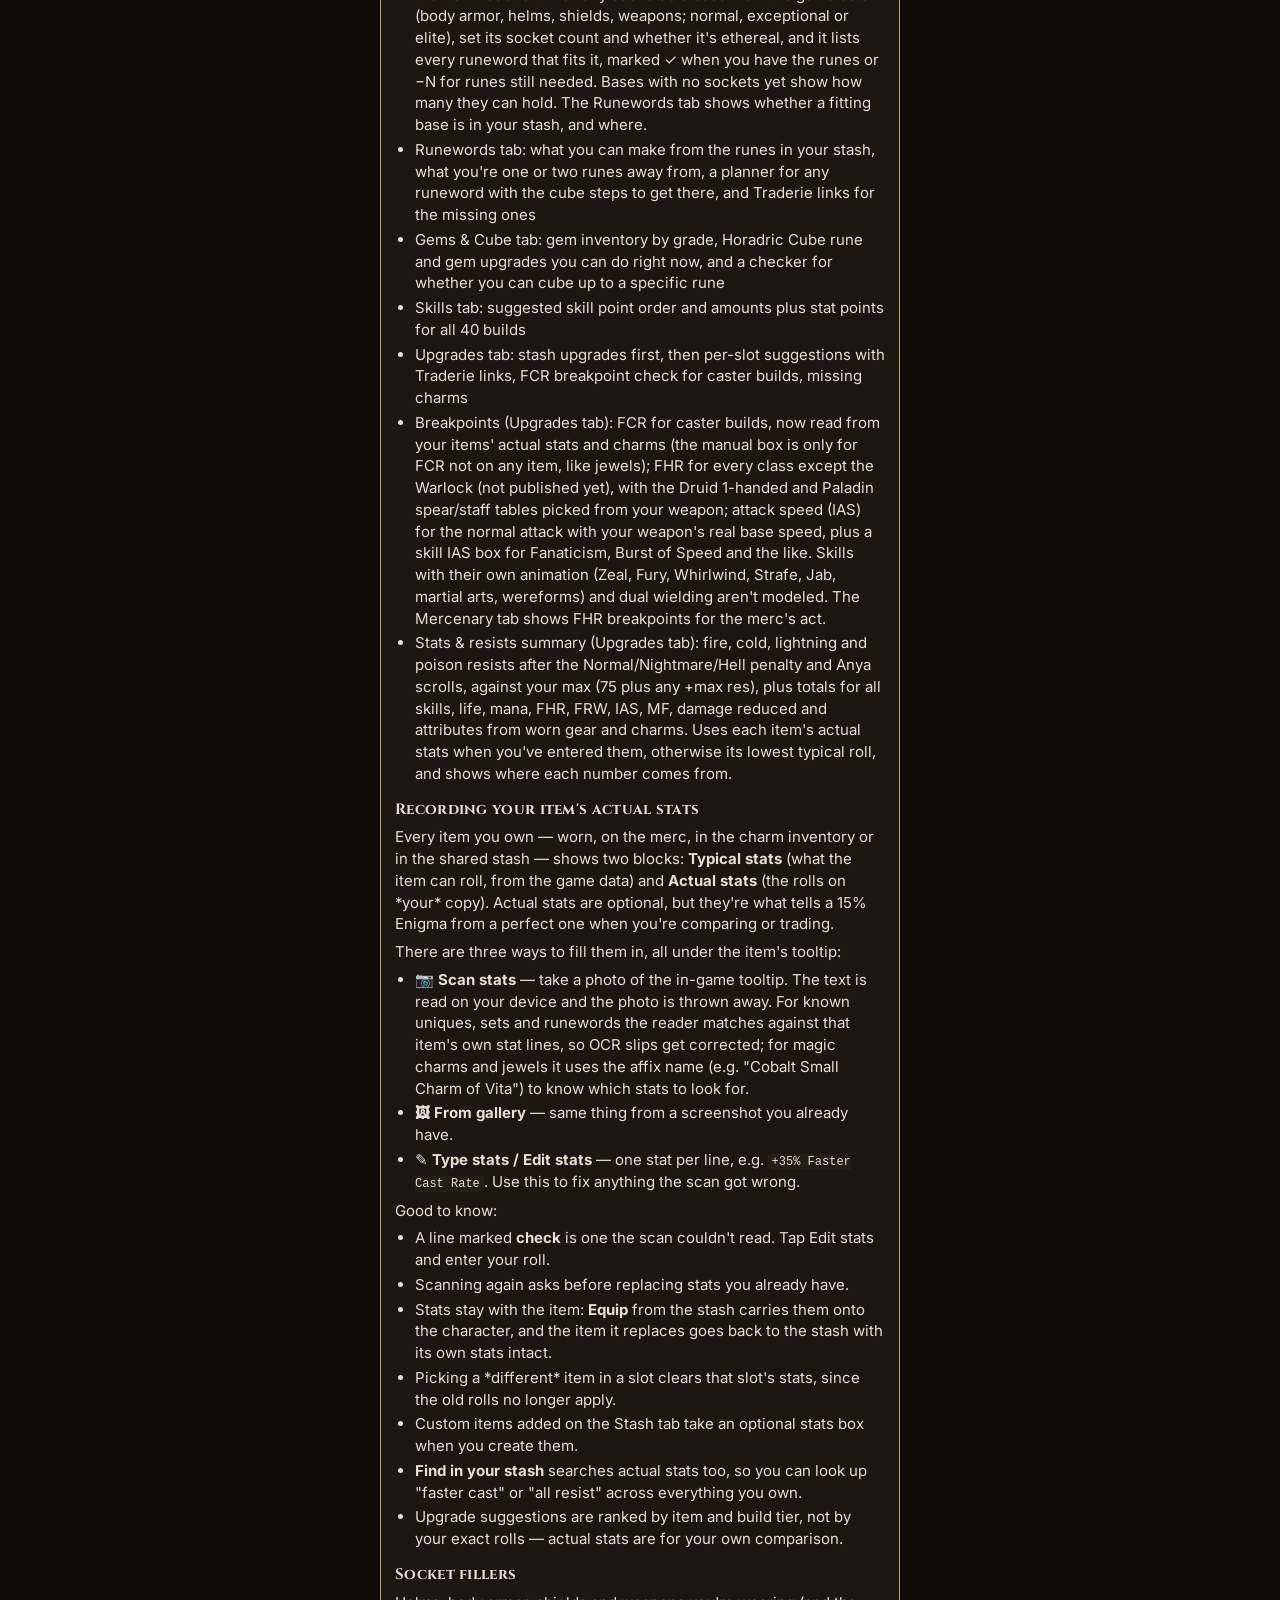
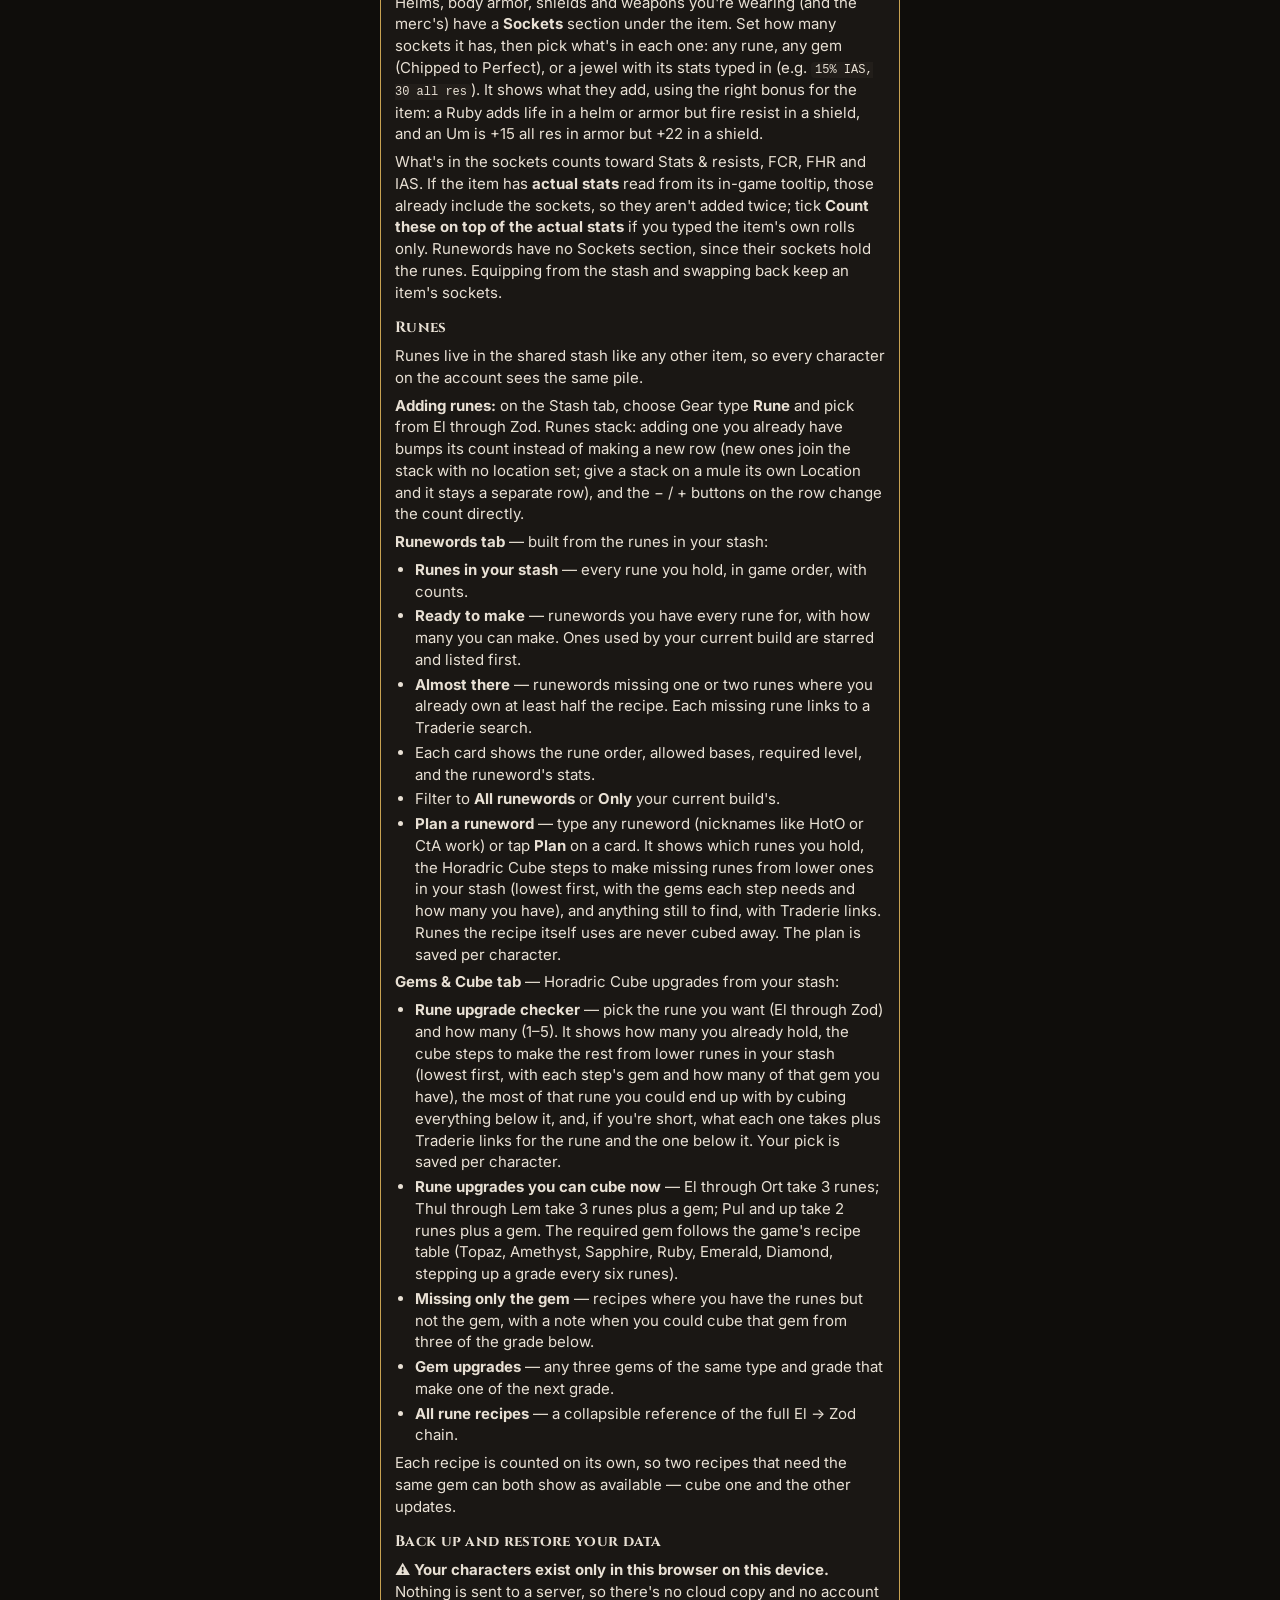
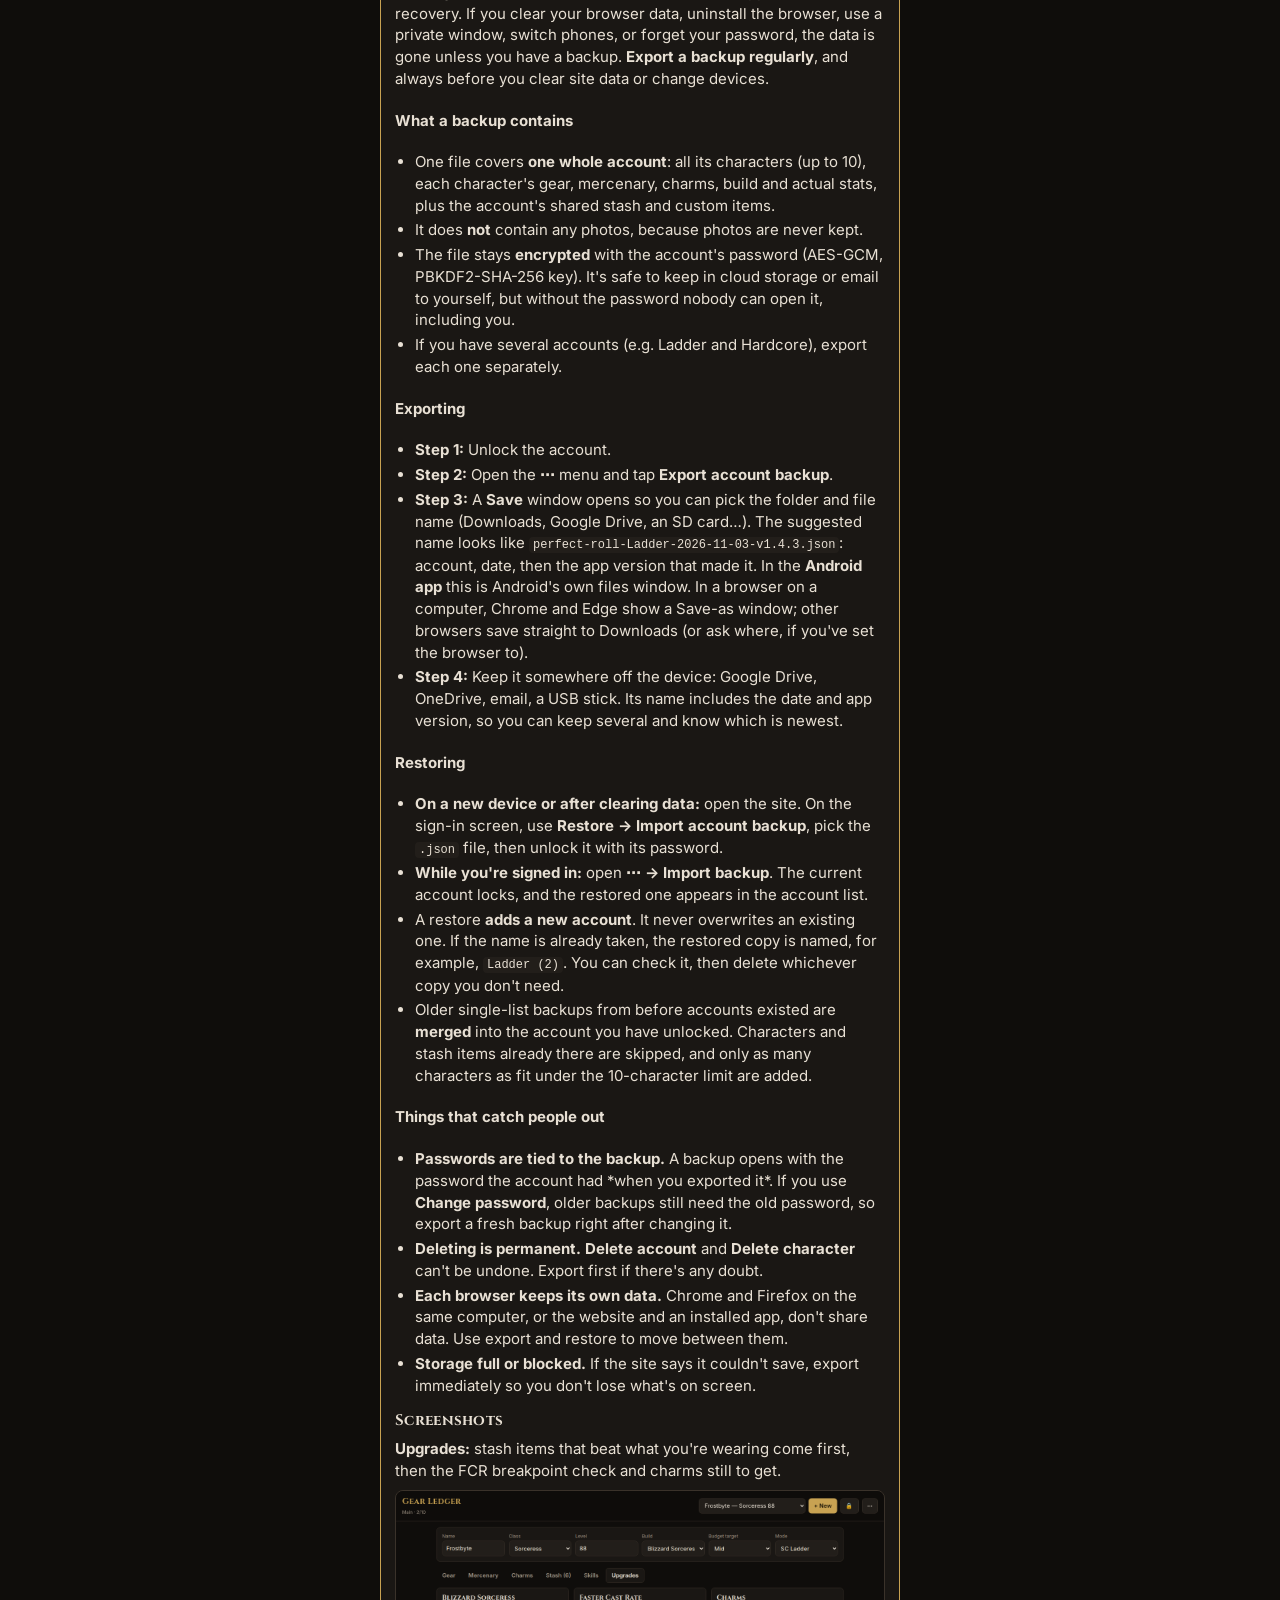
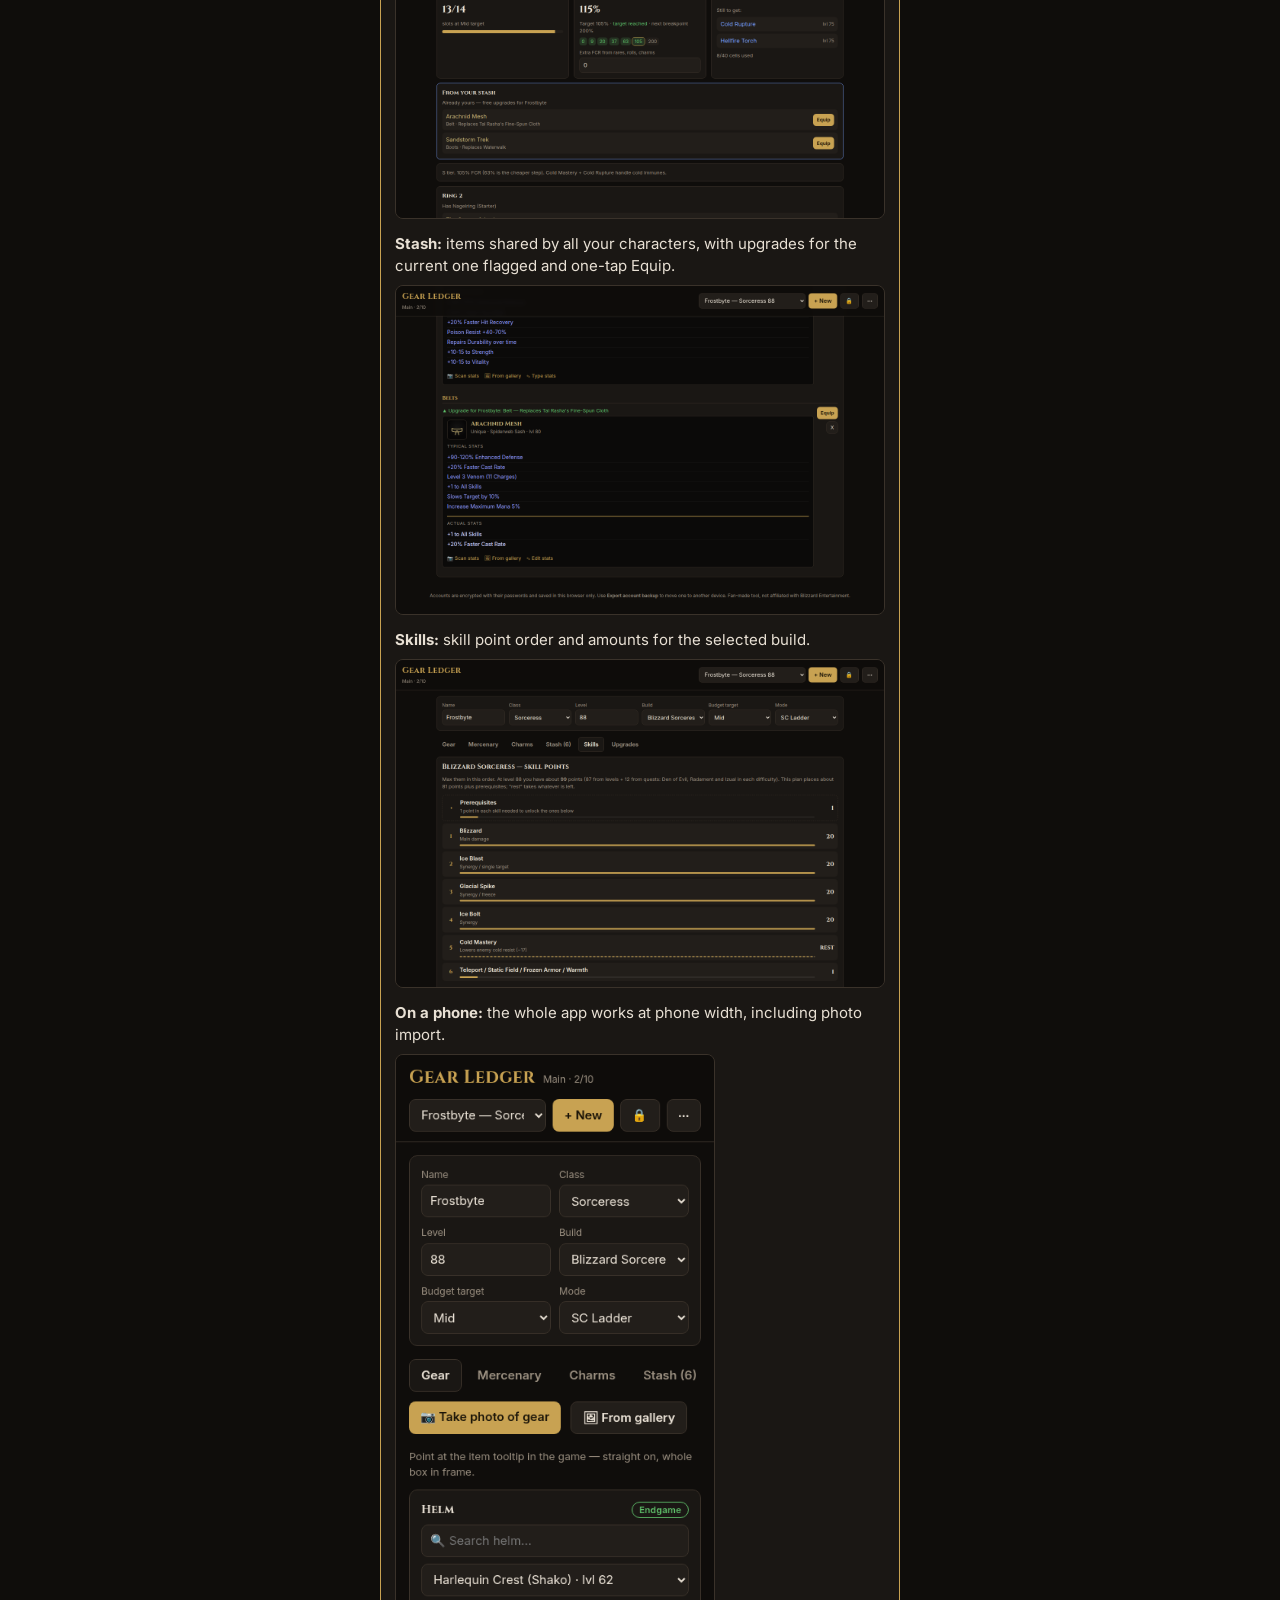
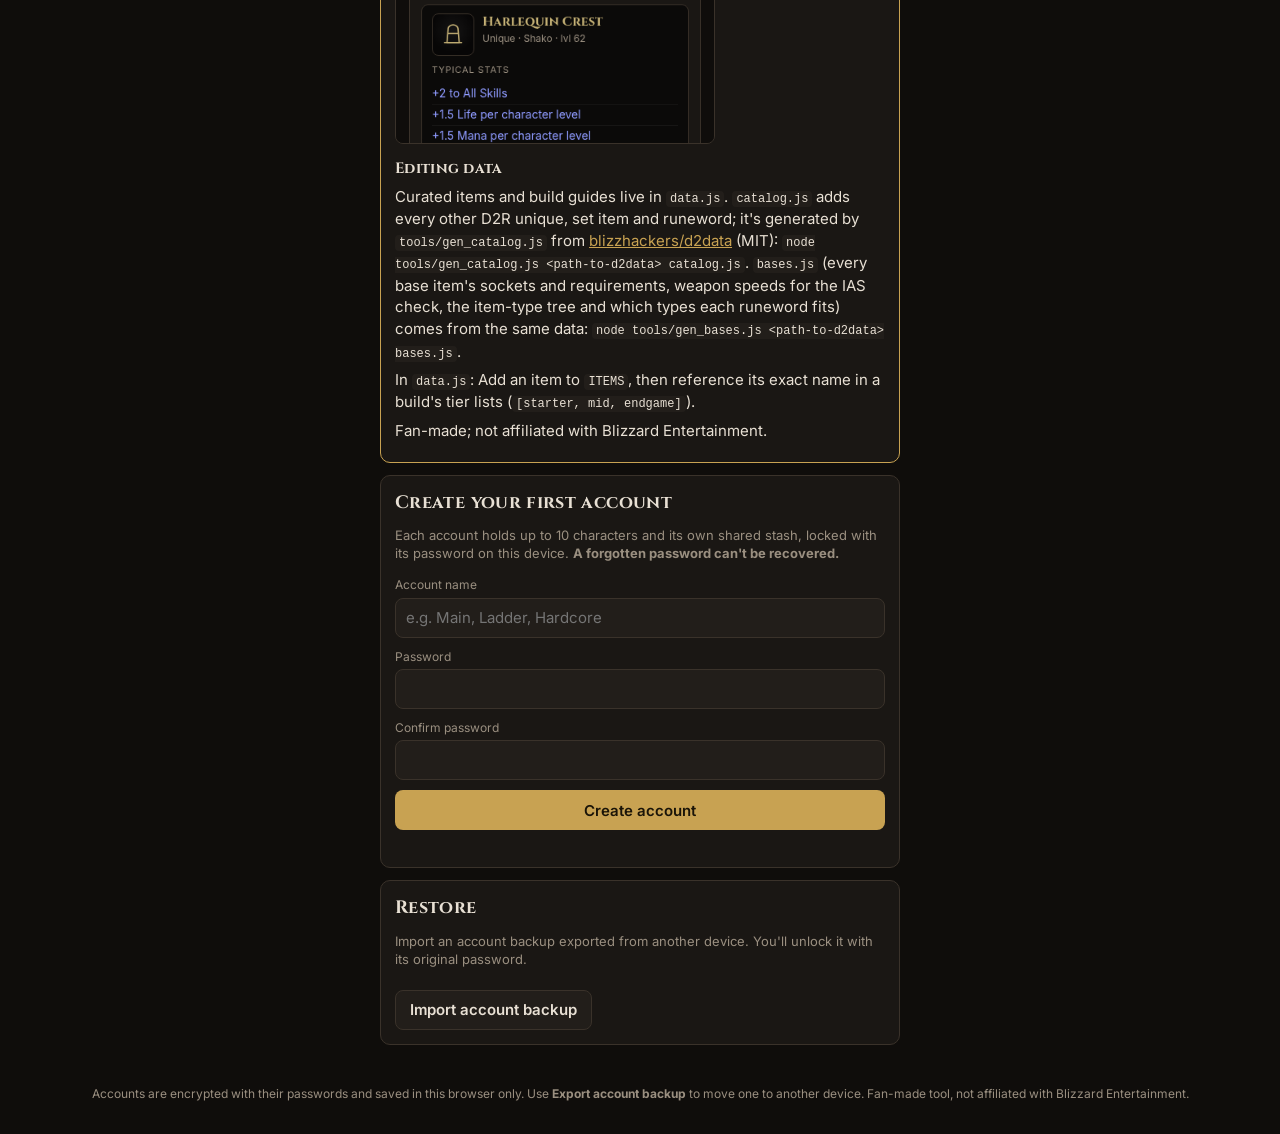
==== commit 9e105100: "Version 1.4.3 Co-Authored-By: Claude Opus 5.5 <noreply@anthropic.com> Claude-Session: https://claude" ====
--- a/index.html
+++ b/index.html
@@ -8,7 +8,7 @@
   <link rel="preconnect" href="https://fonts.googleapis.com">
   <link rel="preconnect" href="https://fonts.gstatic.com" crossorigin>
   <link href="https://fonts.googleapis.com/css2?family=Cinzel:wght@600;700&family=Inter:wght@400;500;600&display=swap" rel="stylesheet">
-  <link rel="stylesheet" href="styles.css?v=202611030835">
+  <link rel="stylesheet" href="styles.css?v=202611030845">
 </head>
 <body class="locked">
   <header class="top">
@@ -57,12 +57,12 @@
     Fan-made tool, not affiliated with Blizzard Entertainment.
   </footer>
 
-  <script src="data.js?v=202611030835"></script>
-  <script src="catalog.js?v=202611030835"></script>
-  <script src="bases.js?v=202611030835"></script>
-  <script src="icons.js?v=202611030835"></script>
-  <script src="statclean.js?v=202611030835"></script>
-  <script src="skills.js?v=202611030835"></script>
-  <script src="app.js?v=202611030835"></script>
+  <script src="data.js?v=202611030845"></script>
+  <script src="catalog.js?v=202611030845"></script>
+  <script src="bases.js?v=202611030845"></script>
+  <script src="icons.js?v=202611030845"></script>
+  <script src="statclean.js?v=202611030845"></script>
+  <script src="skills.js?v=202611030845"></script>
+  <script src="app.js?v=202611030845"></script>
 </body>
 </html>
--- a/styles.css
+++ b/styles.css
@@ -389,3 +389,13 @@
 .base-fits small { opacity: .75; }
 .rw-base { margin-top: 2px; }
 .rw-base.ok { color: var(--good); }
+
+/* Socket fillers */
+.sockets { margin-top: 10px; border-top: 1px solid var(--line); padding-top: 8px; }
+.sockets summary { cursor: pointer; color: var(--accent); font-size: 14px; }
+.sock-n { margin: 8px 0 4px; max-width: 200px; }
+.sock-row { display: flex; gap: 8px; flex-wrap: wrap; margin-top: 6px; }
+.sock-row select { flex: 1; min-width: 160px; }
+.sock-row input { flex: 1; min-width: 160px; }
+.sock-adds { margin-top: 8px; }
+.sock-extra { display: inline-flex; gap: 6px; align-items: center; margin-top: 8px; }
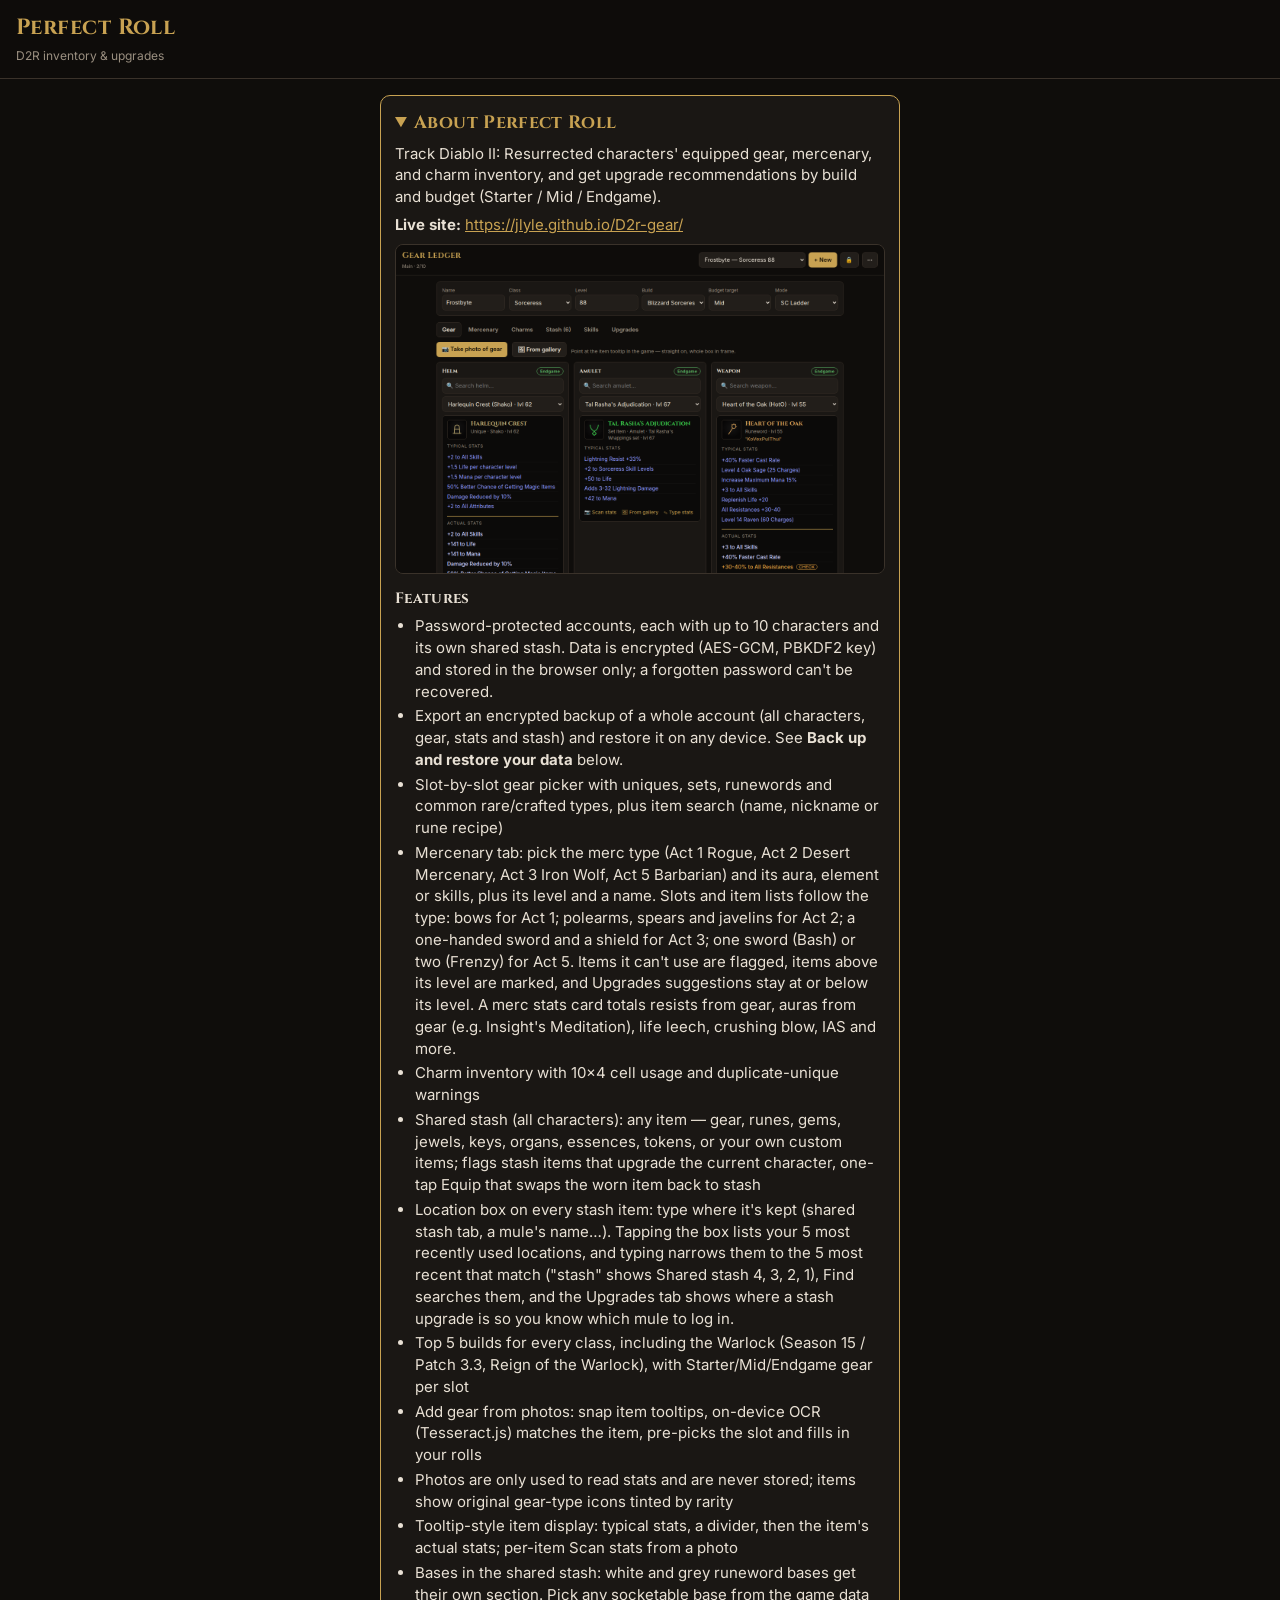
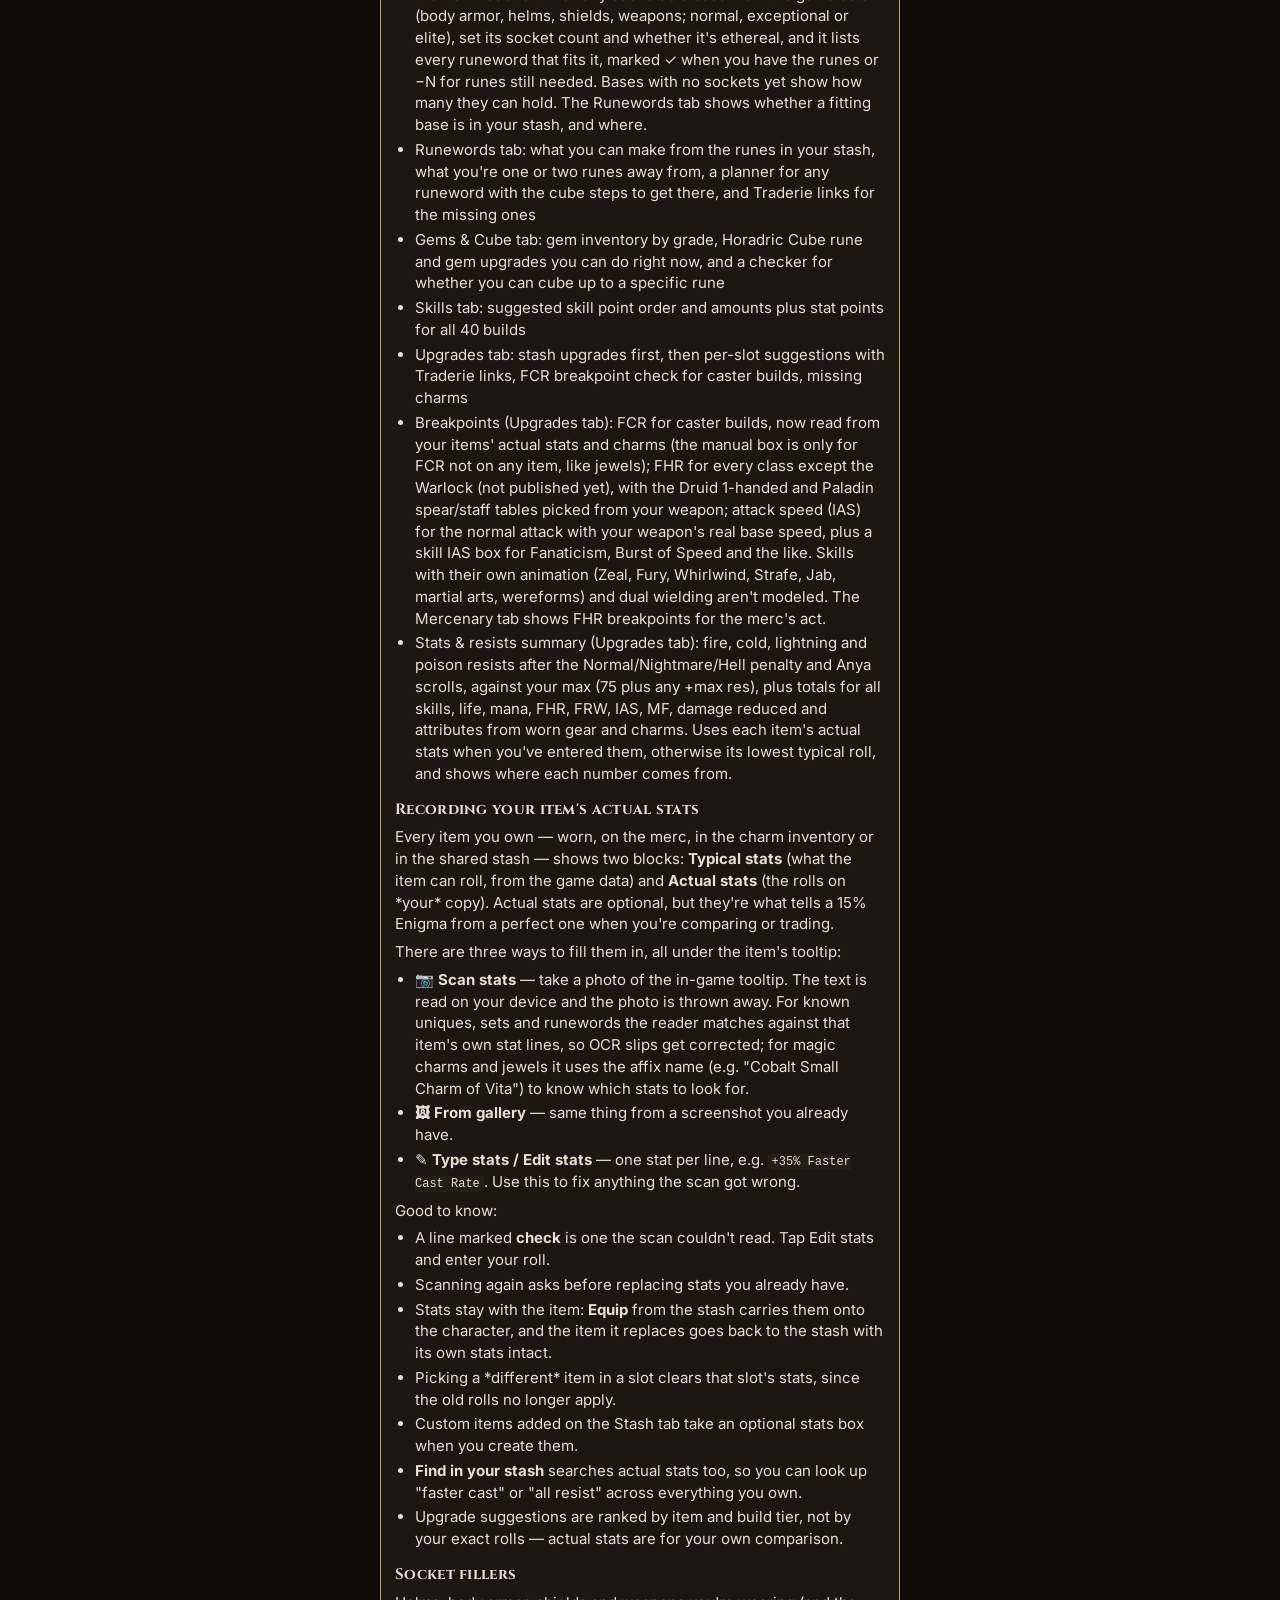
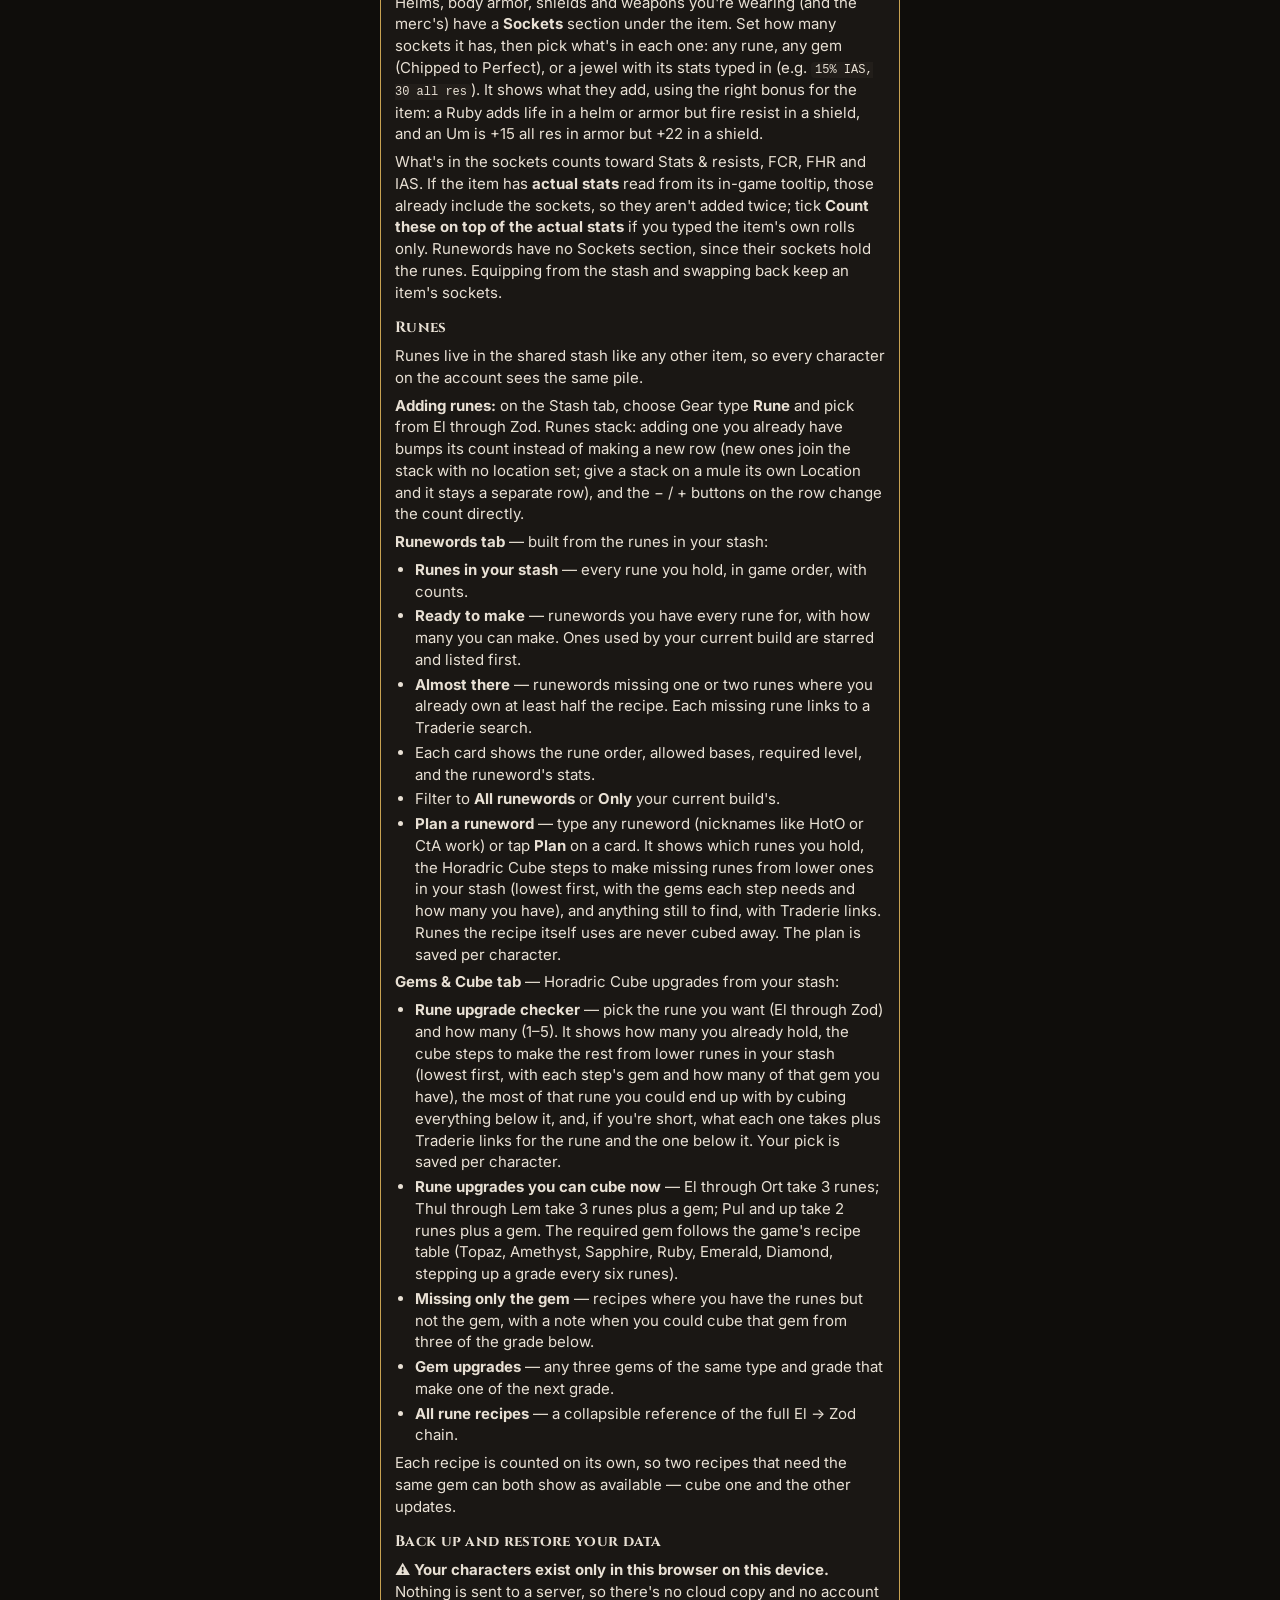
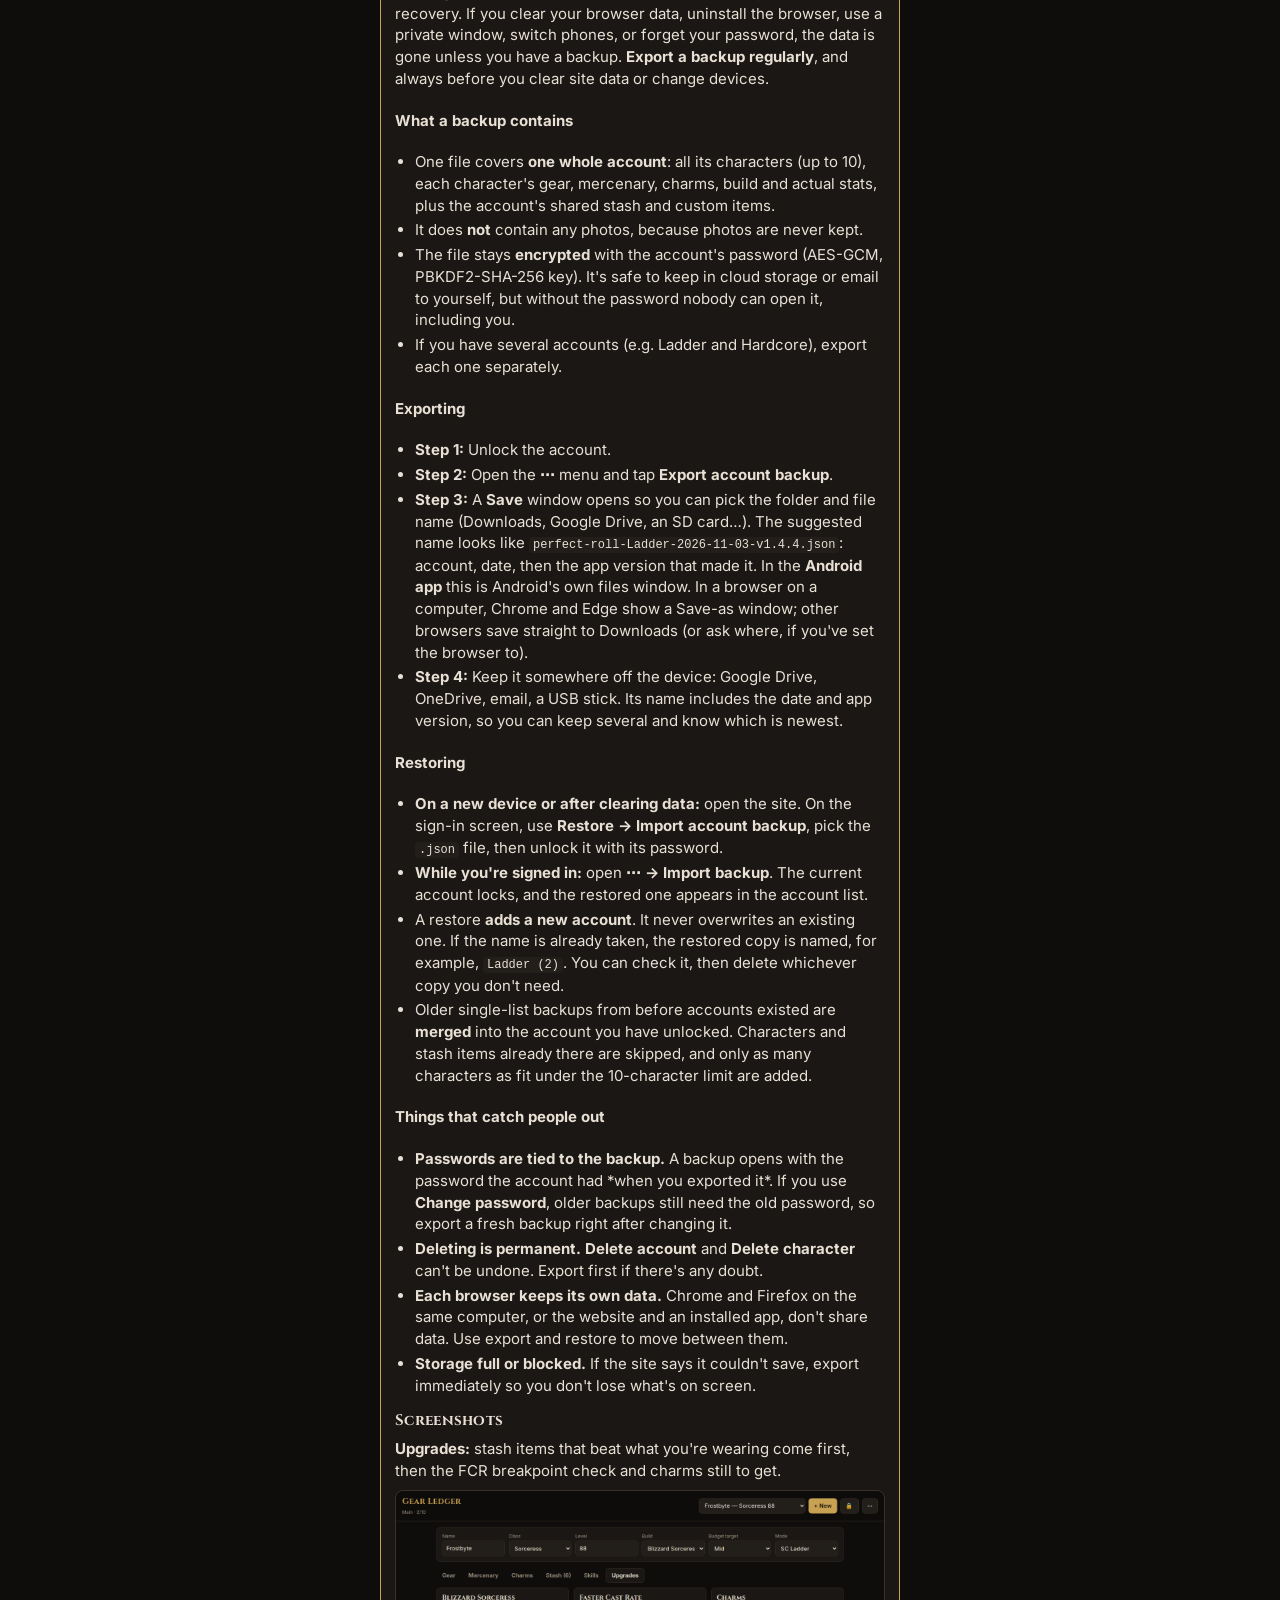
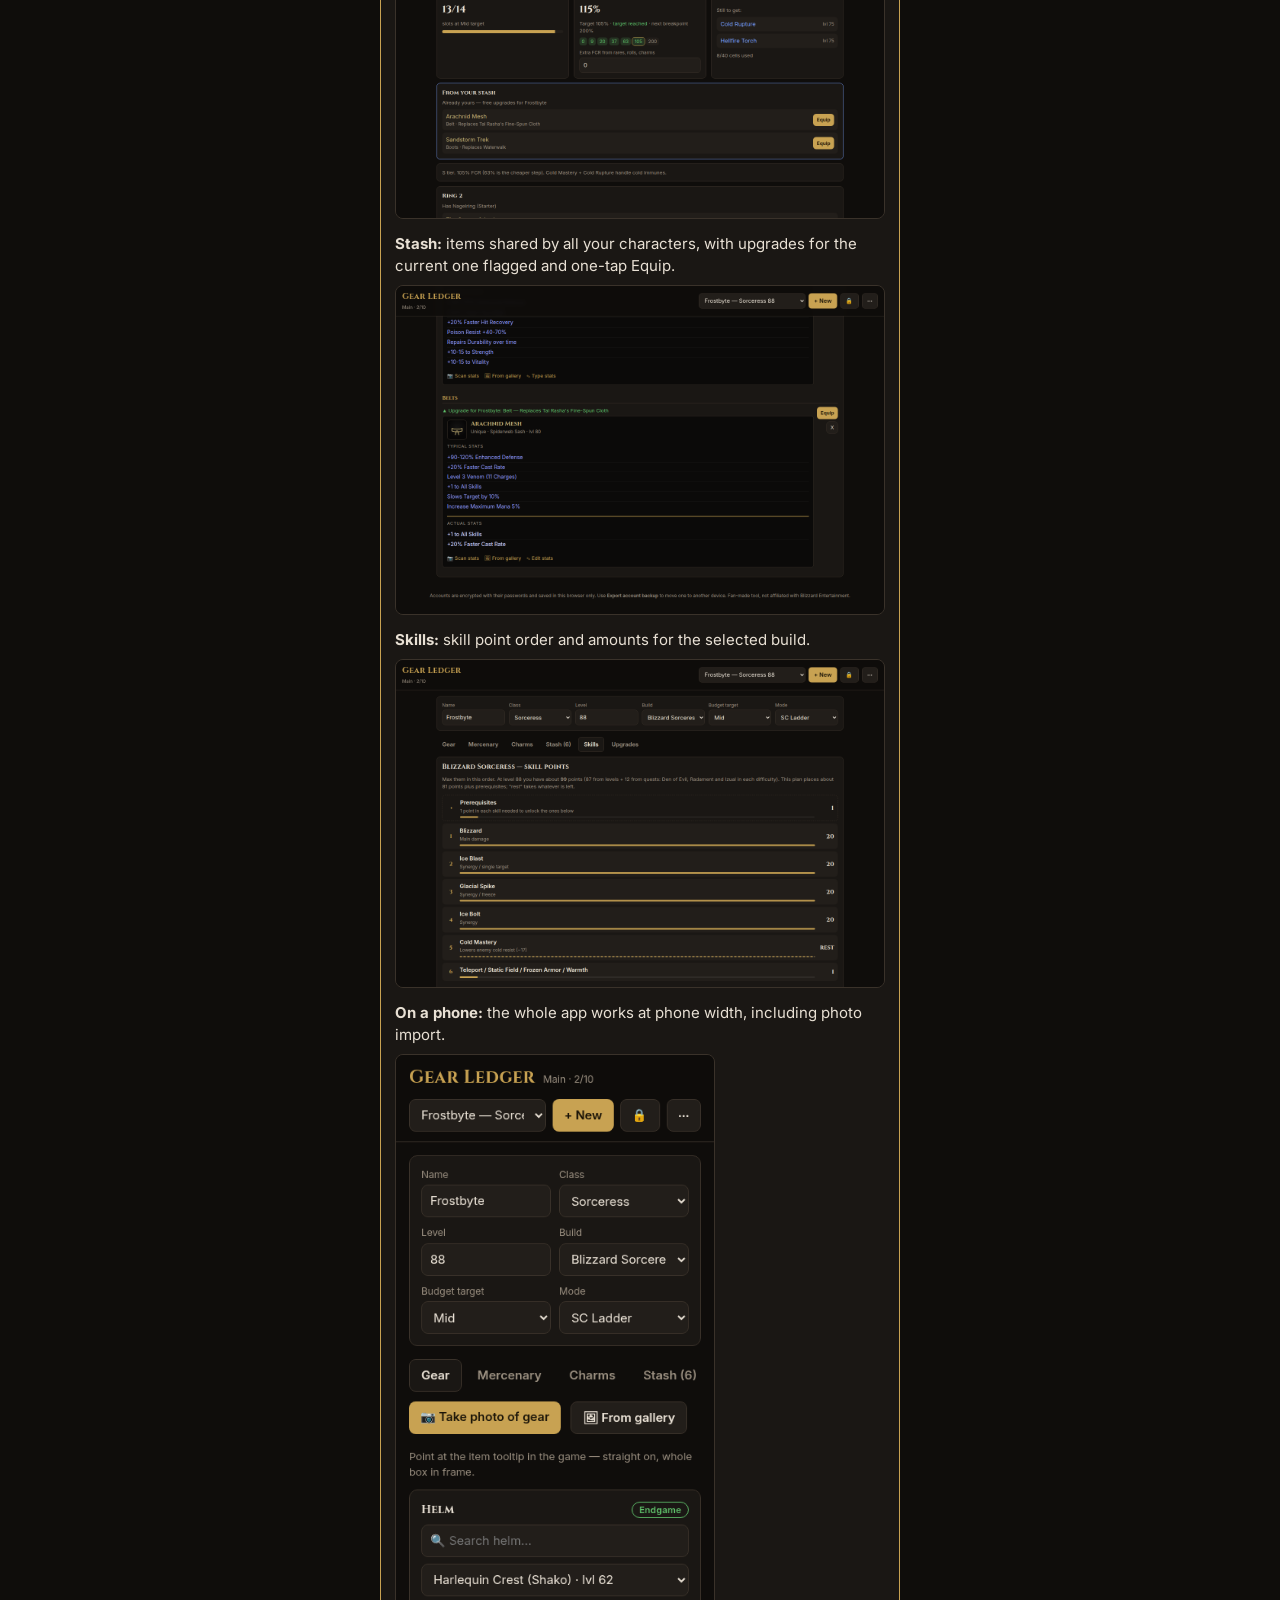
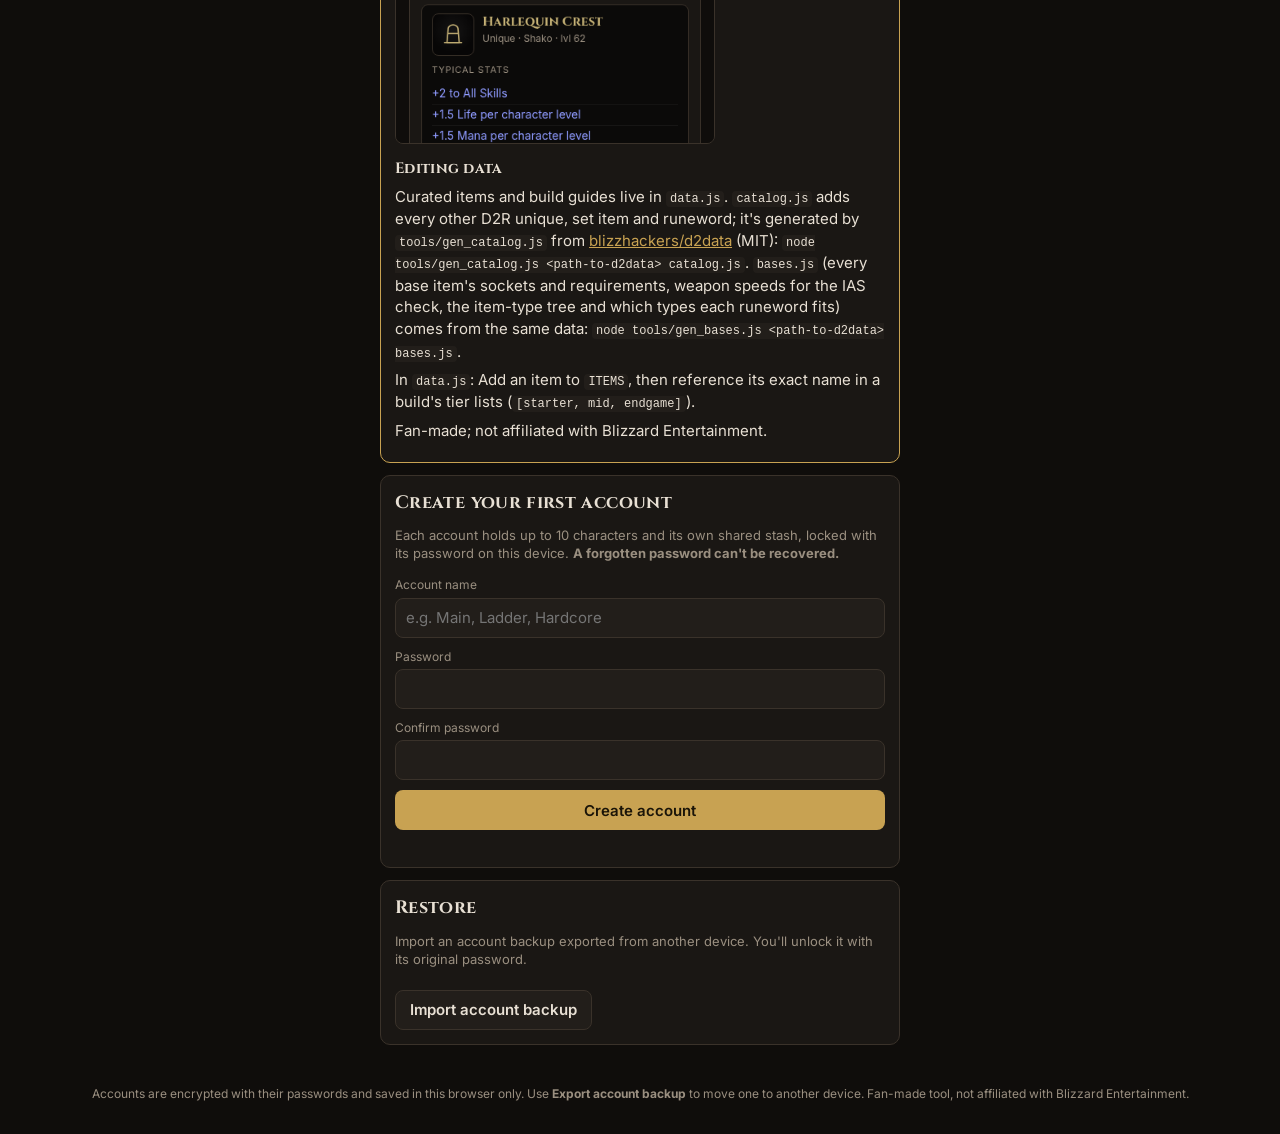
==== commit aa12c58b: "Version 1.4.4 Co-Authored-By: Claude Opus 5.5 <noreply@anthropic.com> Claude-Session: https://claude" ====
--- a/index.html
+++ b/index.html
@@ -8,7 +8,7 @@
   <link rel="preconnect" href="https://fonts.googleapis.com">
   <link rel="preconnect" href="https://fonts.gstatic.com" crossorigin>
   <link href="https://fonts.googleapis.com/css2?family=Cinzel:wght@600;700&family=Inter:wght@400;500;600&display=swap" rel="stylesheet">
-  <link rel="stylesheet" href="styles.css?v=202611030845">
+  <link rel="stylesheet" href="styles.css?v=202611031015">
 </head>
 <body class="locked">
   <header class="top">
@@ -57,12 +57,12 @@
     Fan-made tool, not affiliated with Blizzard Entertainment.
   </footer>
 
-  <script src="data.js?v=202611030845"></script>
-  <script src="catalog.js?v=202611030845"></script>
-  <script src="bases.js?v=202611030845"></script>
-  <script src="icons.js?v=202611030845"></script>
-  <script src="statclean.js?v=202611030845"></script>
-  <script src="skills.js?v=202611030845"></script>
-  <script src="app.js?v=202611030845"></script>
+  <script src="data.js?v=202611031015"></script>
+  <script src="catalog.js?v=202611031015"></script>
+  <script src="bases.js?v=202611031015"></script>
+  <script src="icons.js?v=202611031015"></script>
+  <script src="statclean.js?v=202611031015"></script>
+  <script src="skills.js?v=202611031015"></script>
+  <script src="app.js?v=202611031015"></script>
 </body>
 </html>
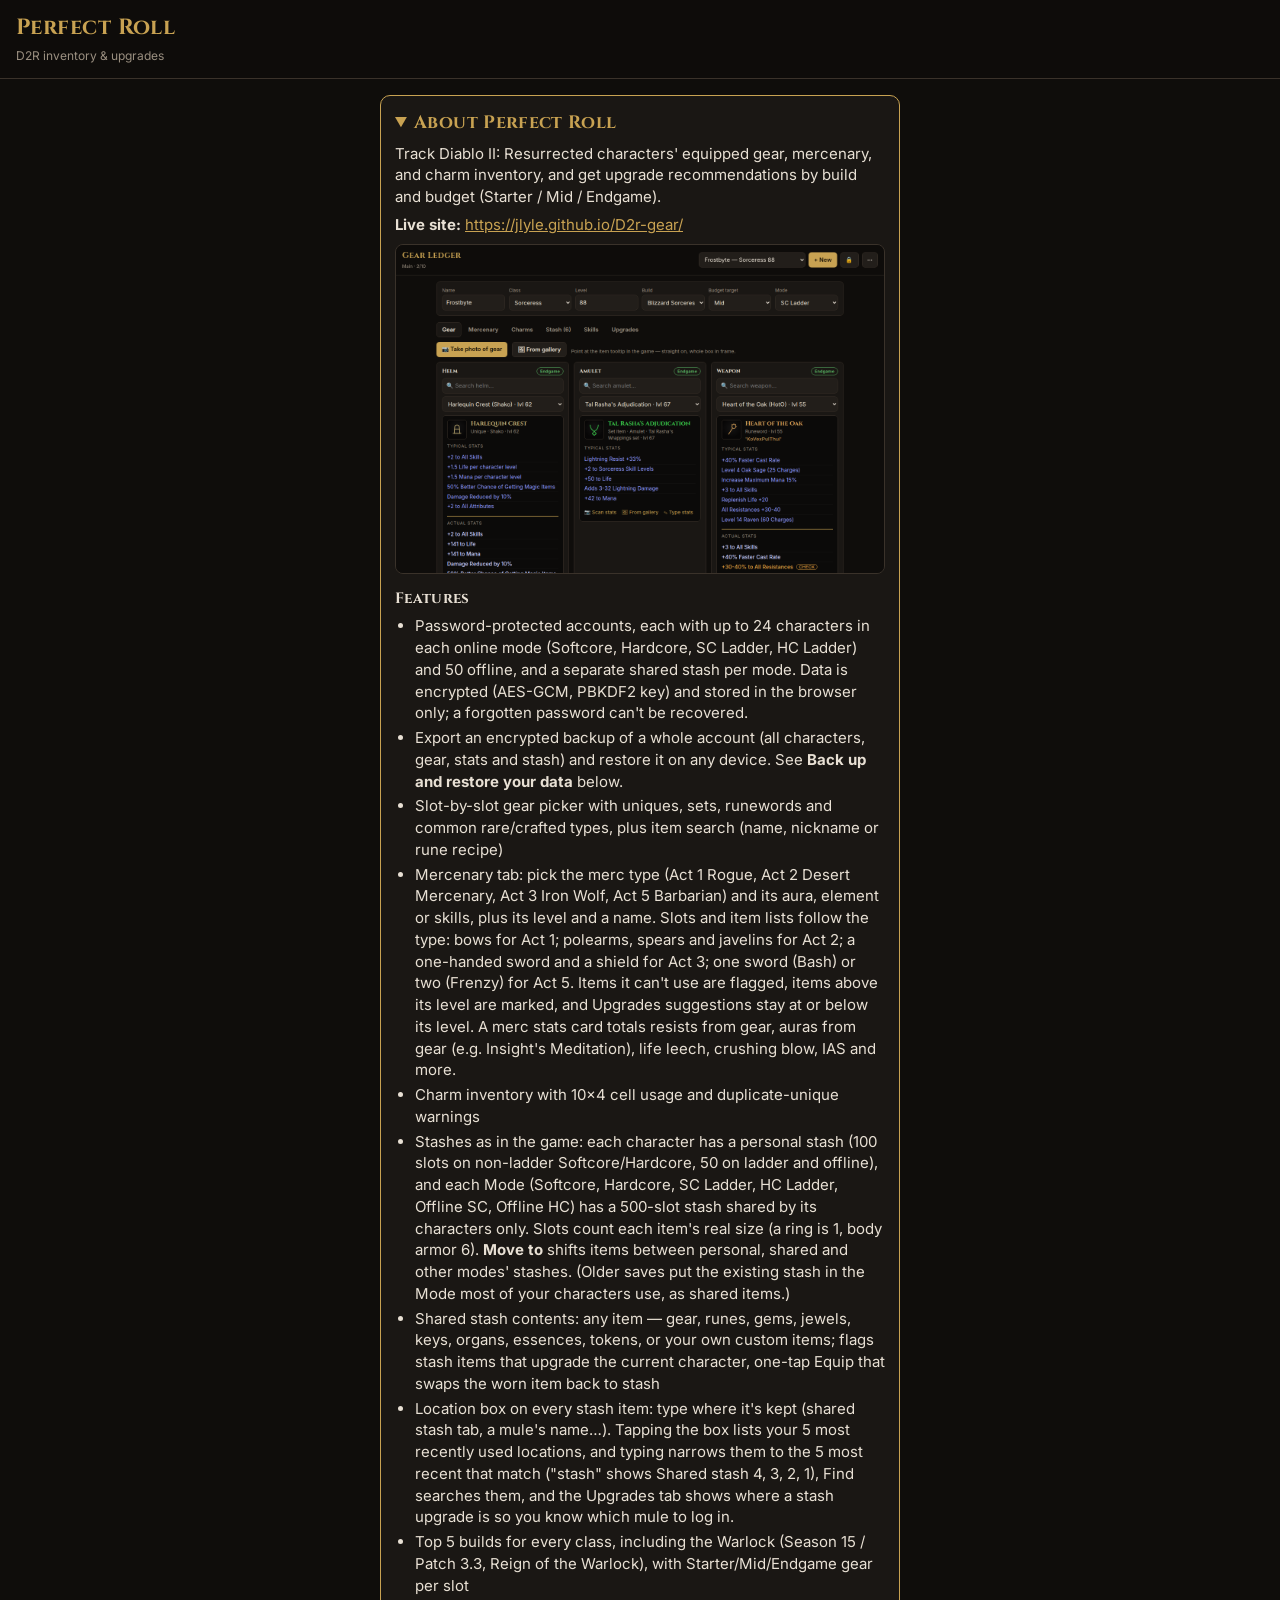
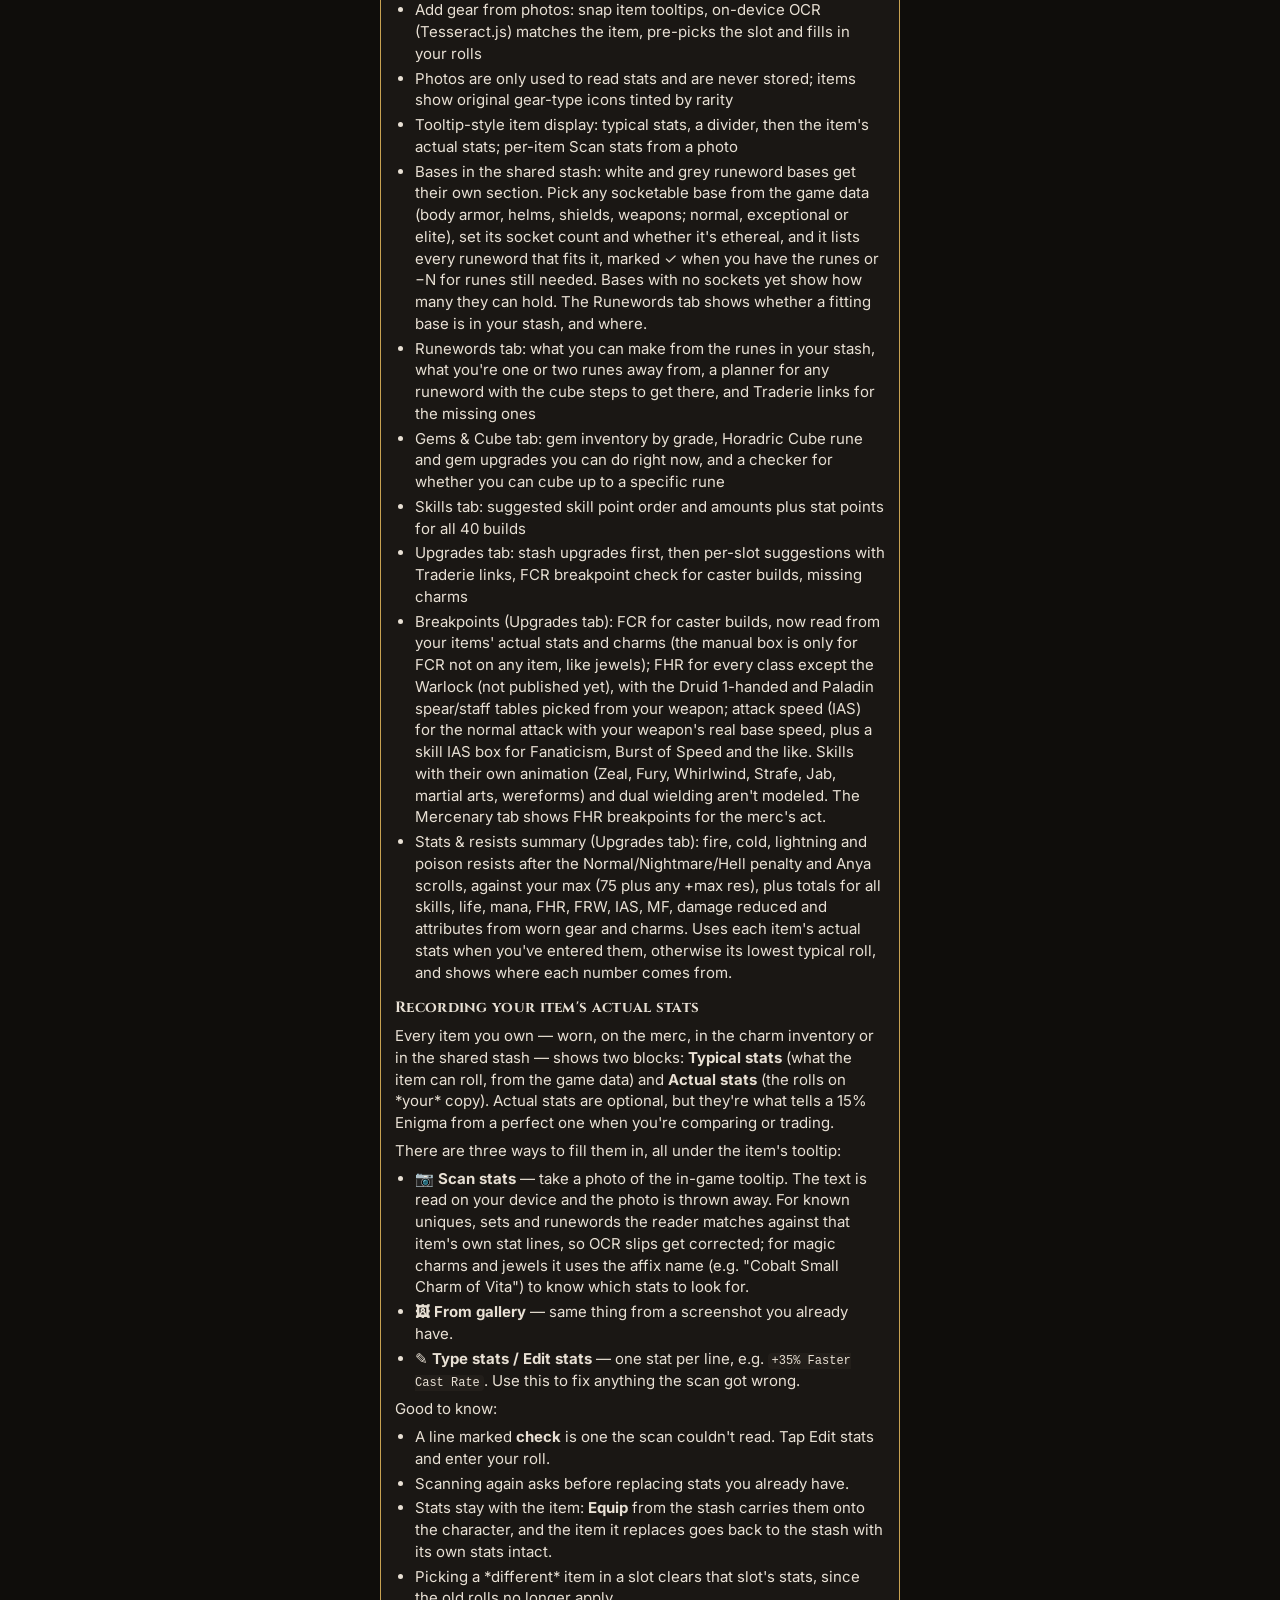
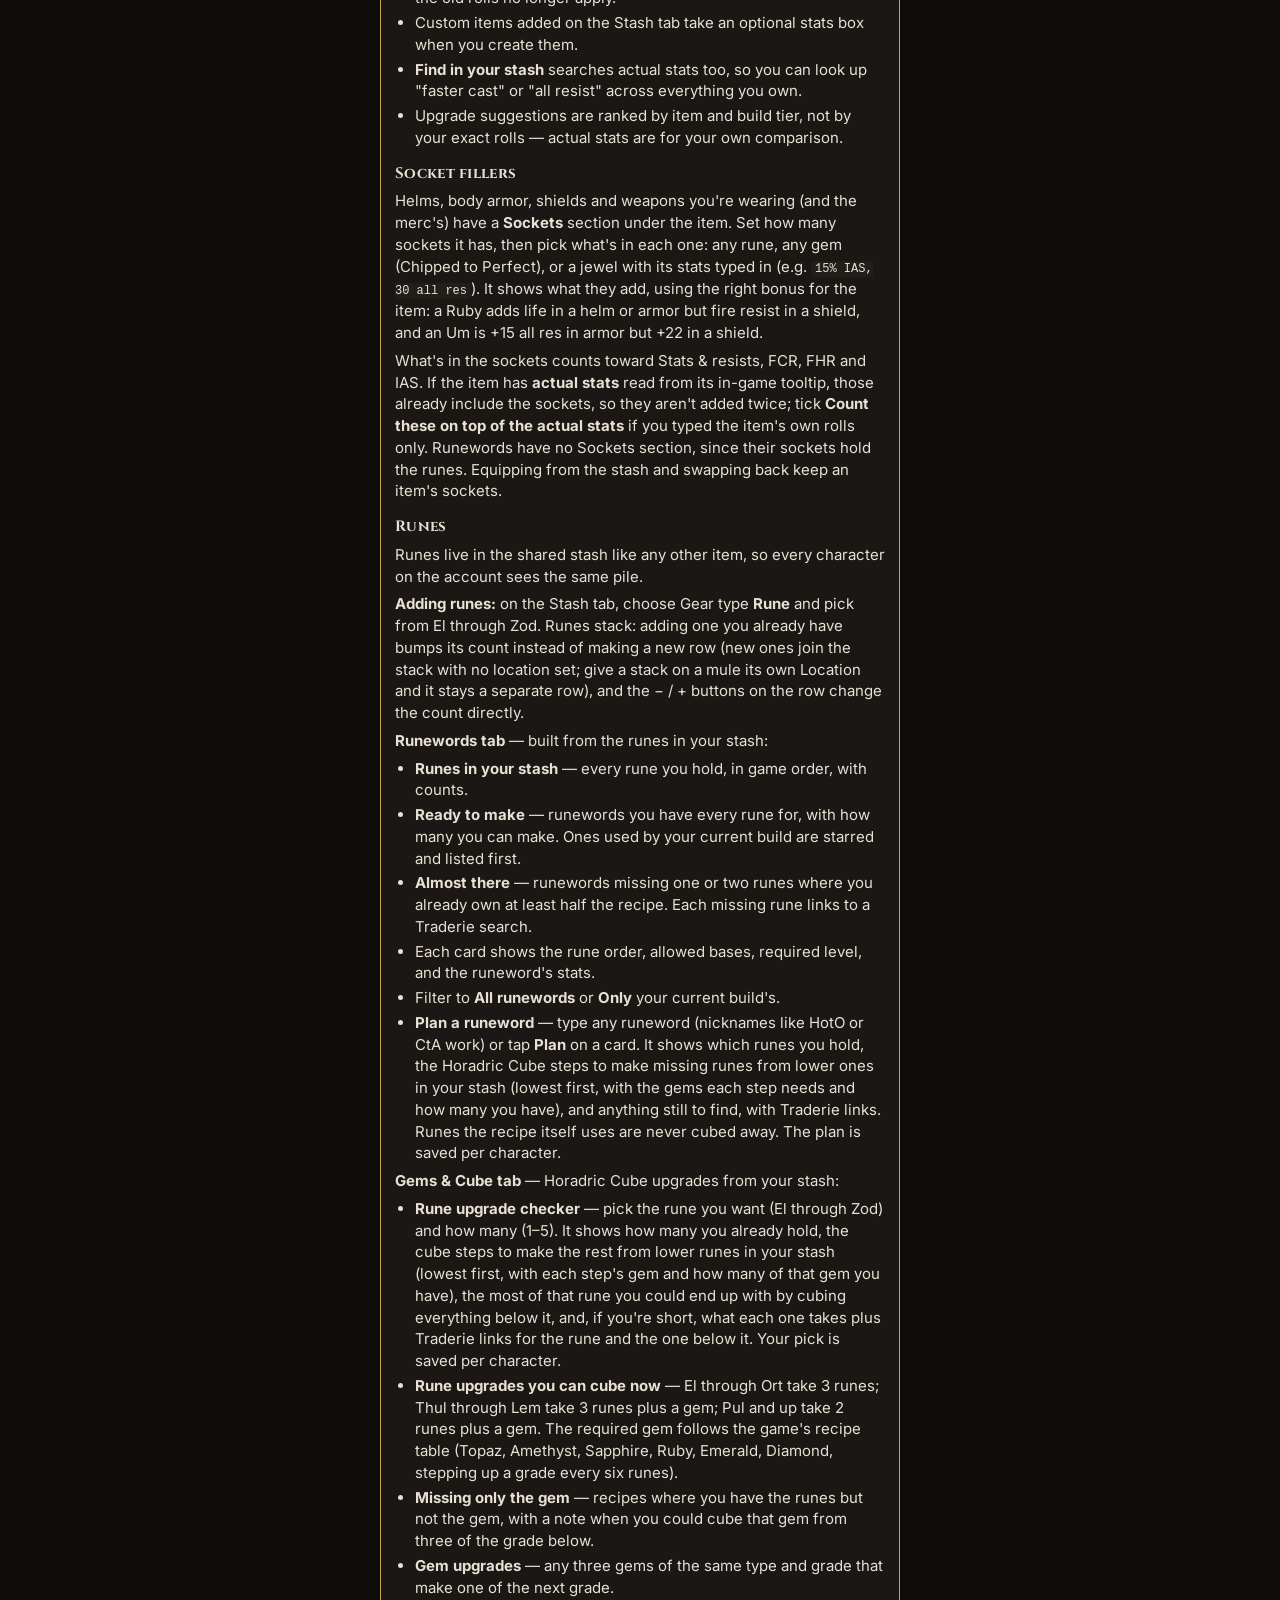
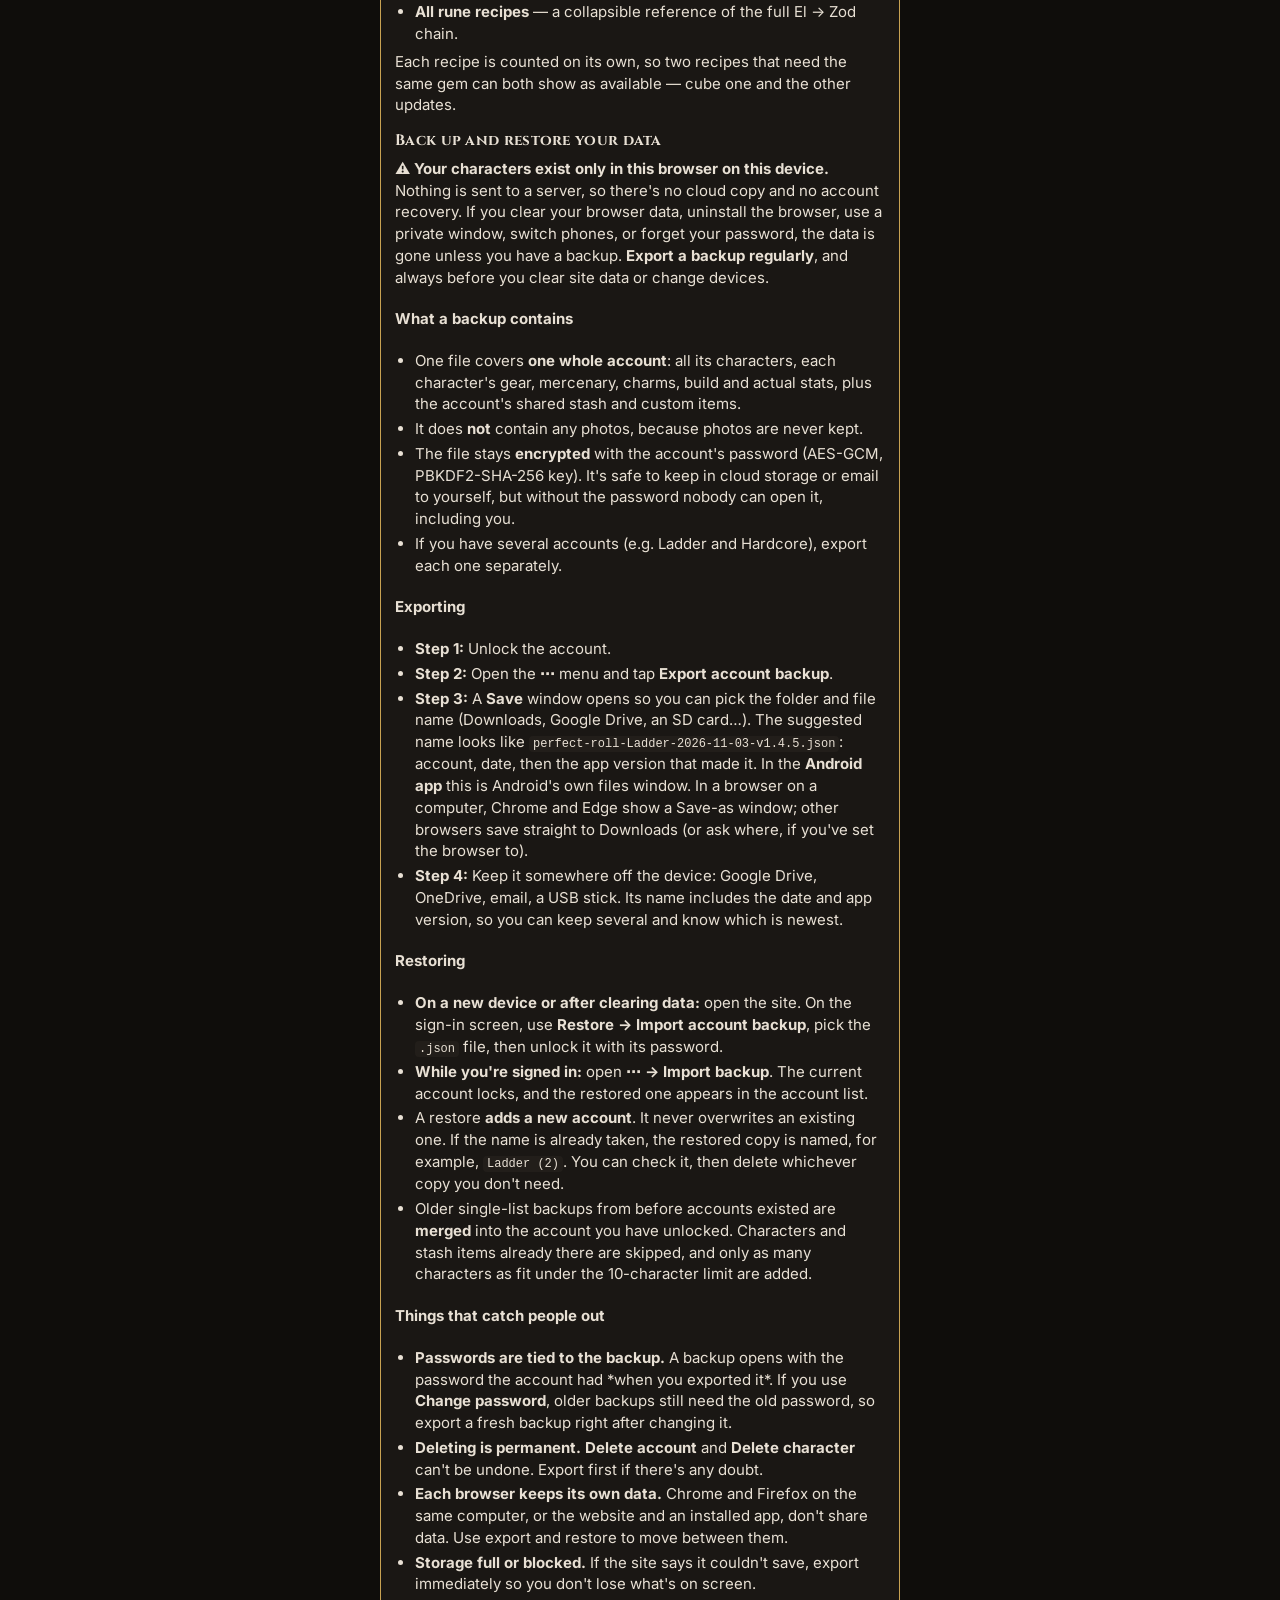
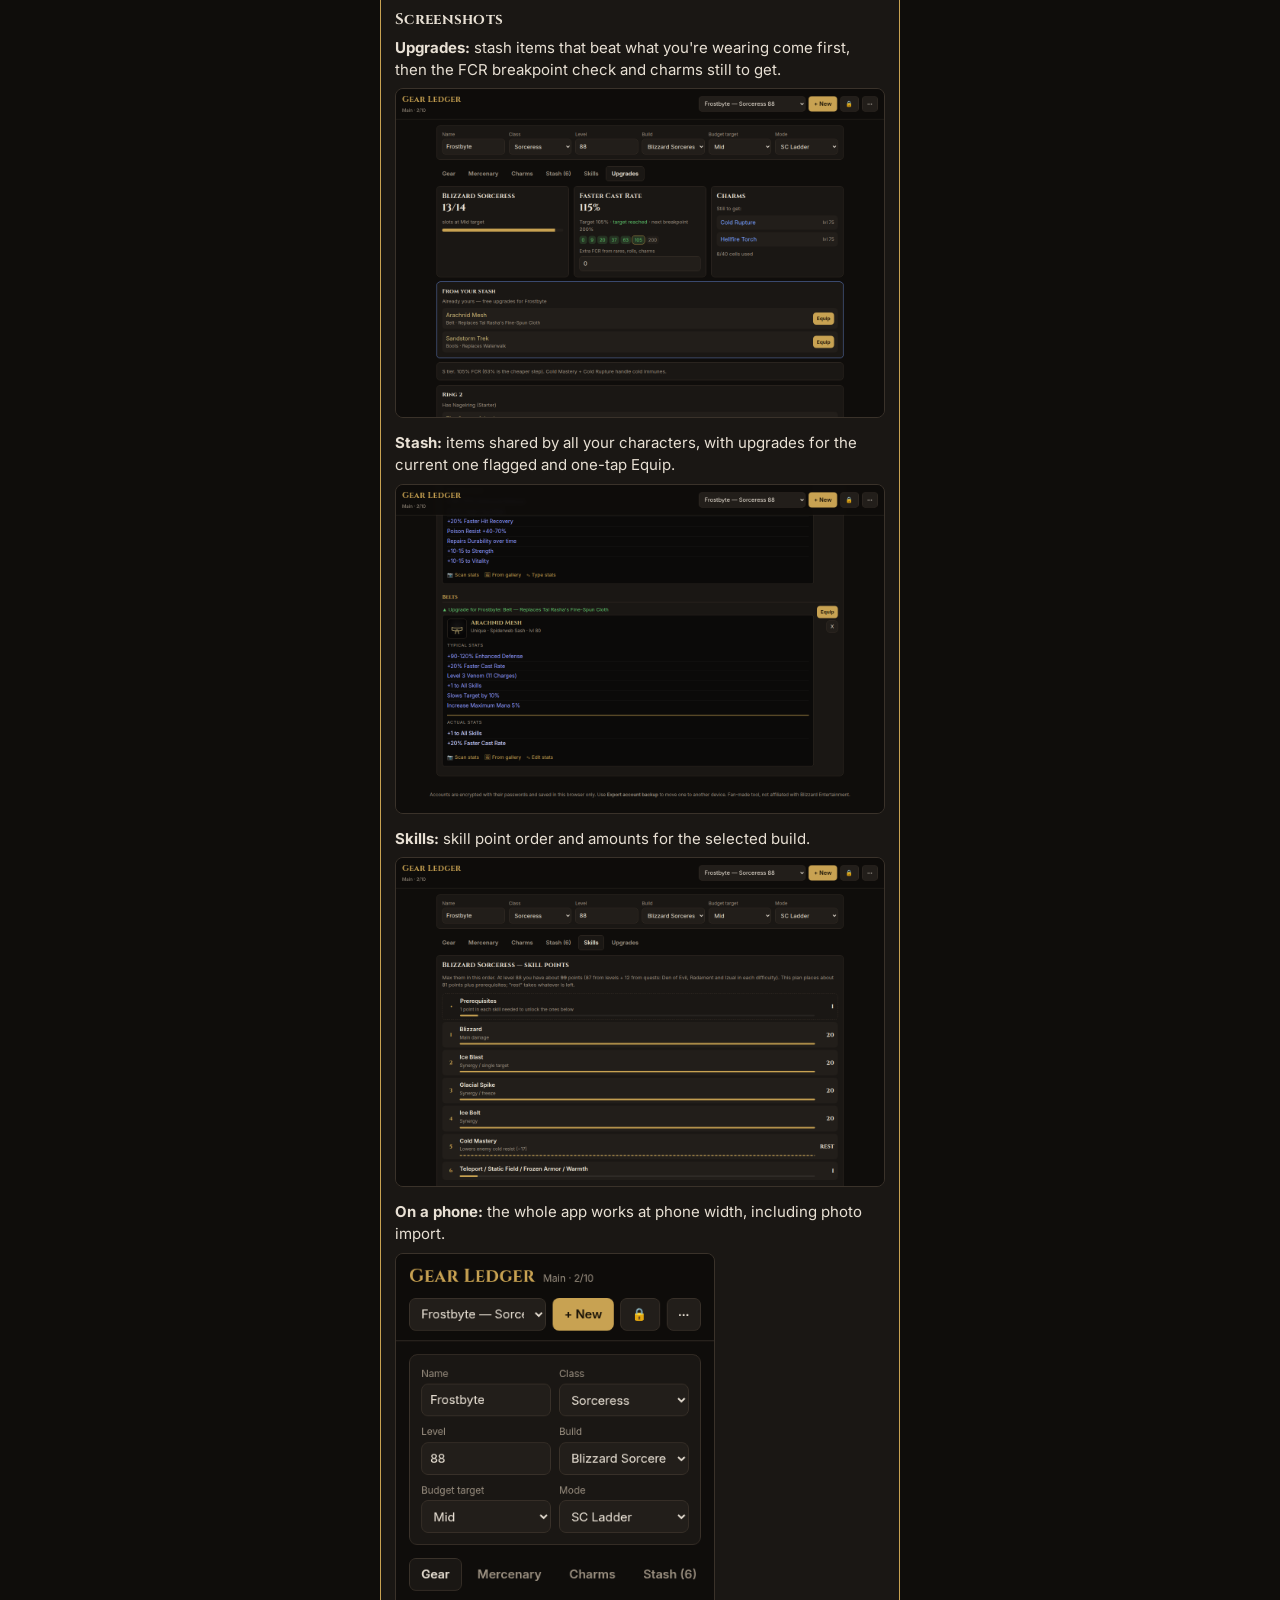
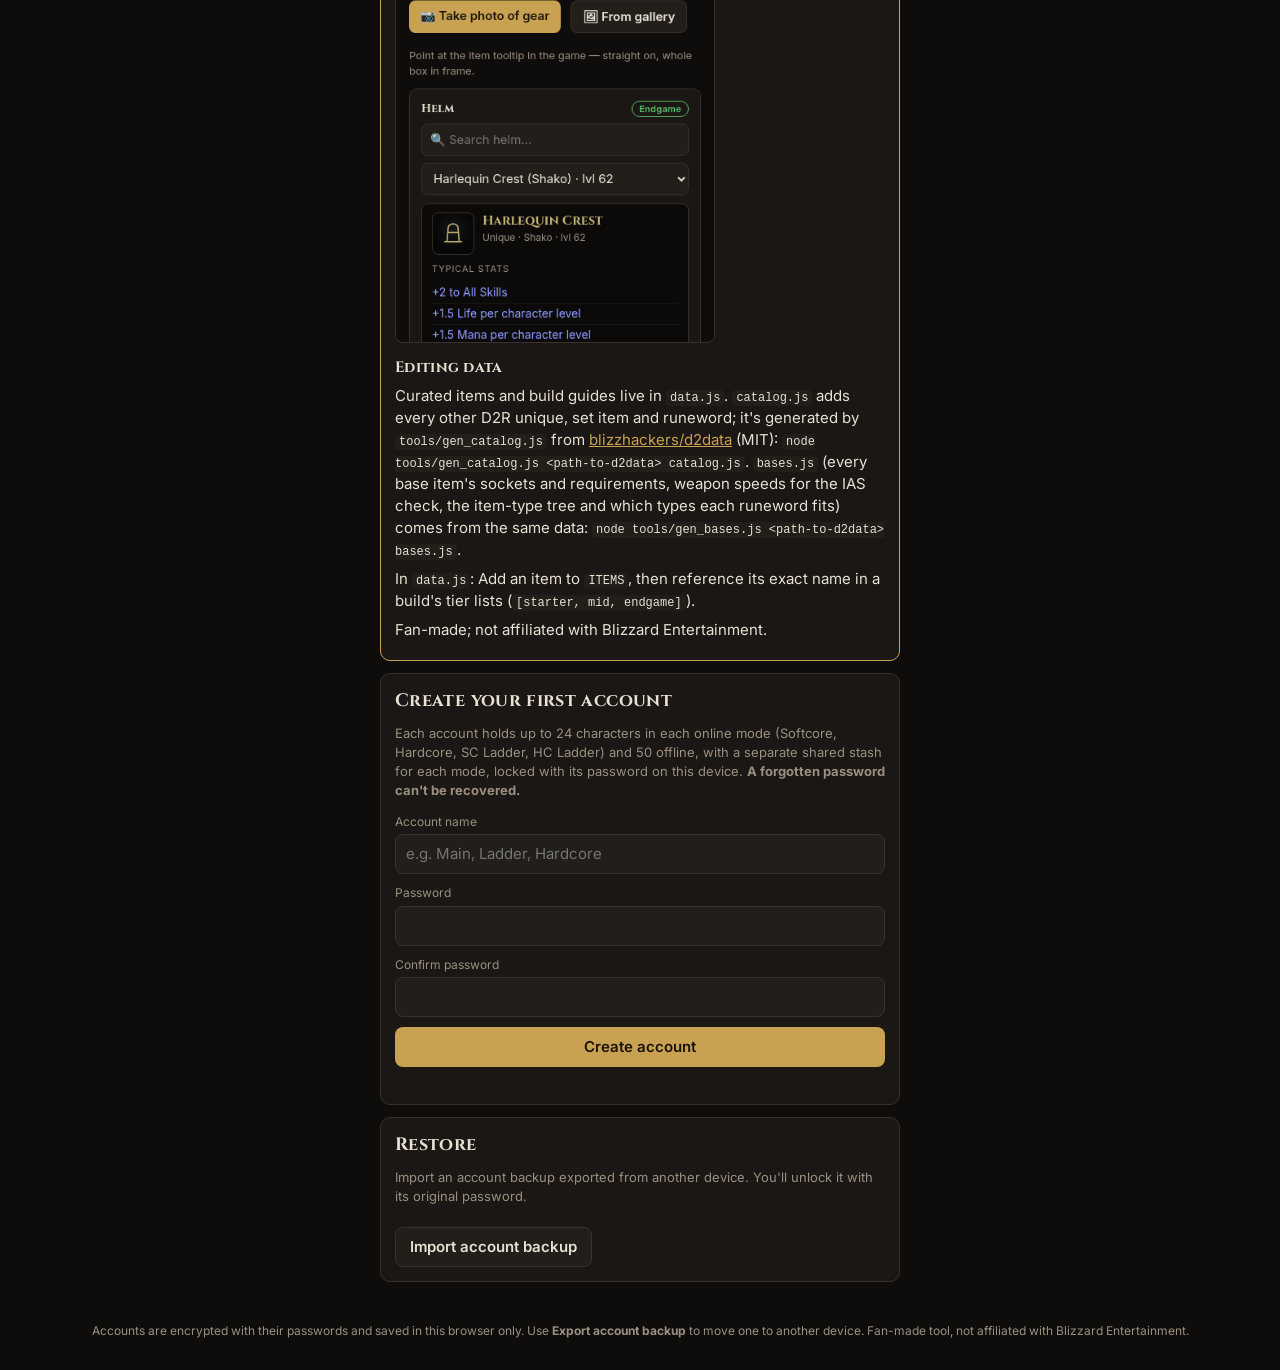
==== commit 52662bd7: "Personal stash per character and slot-sized stash limits Each character gets a personal stash (100 s" ====
--- a/index.html
+++ b/index.html
@@ -8,7 +8,7 @@
   <link rel="preconnect" href="https://fonts.googleapis.com">
   <link rel="preconnect" href="https://fonts.gstatic.com" crossorigin>
   <link href="https://fonts.googleapis.com/css2?family=Cinzel:wght@600;700&family=Inter:wght@400;500;600&display=swap" rel="stylesheet">
-  <link rel="stylesheet" href="styles.css?v=202611031015">
+  <link rel="stylesheet" href="styles.css?v=202611161300">
 </head>
 <body class="locked">
   <header class="top">
@@ -57,12 +57,12 @@
     Fan-made tool, not affiliated with Blizzard Entertainment.
   </footer>
 
-  <script src="data.js?v=202611031015"></script>
-  <script src="catalog.js?v=202611031015"></script>
-  <script src="bases.js?v=202611031015"></script>
-  <script src="icons.js?v=202611031015"></script>
-  <script src="statclean.js?v=202611031015"></script>
-  <script src="skills.js?v=202611031015"></script>
-  <script src="app.js?v=202611031015"></script>
+  <script src="data.js?v=202611161300"></script>
+  <script src="catalog.js?v=202611161300"></script>
+  <script src="bases.js?v=202611161300"></script>
+  <script src="icons.js?v=202611161300"></script>
+  <script src="statclean.js?v=202611161300"></script>
+  <script src="skills.js?v=202611161300"></script>
+  <script src="app.js?v=202611161300"></script>
 </body>
 </html>
--- a/styles.css
+++ b/styles.css
@@ -399,3 +399,8 @@
 .sock-row input { flex: 1; min-width: 160px; }
 .sock-adds { margin-top: 8px; }
 .sock-extra { display: inline-flex; gap: 6px; align-items: center; margin-top: 8px; }
+
+/* Stash space: personal and shared slot meters, and where each item is kept */
+.stash-meters { margin: 6px 0 0; font-size: 13px; line-height: 1.7; }
+.stash-meters .err { color: var(--bad, #e06c6c); }
+.badge.stash-where { display: inline-block; margin-bottom: 4px; }
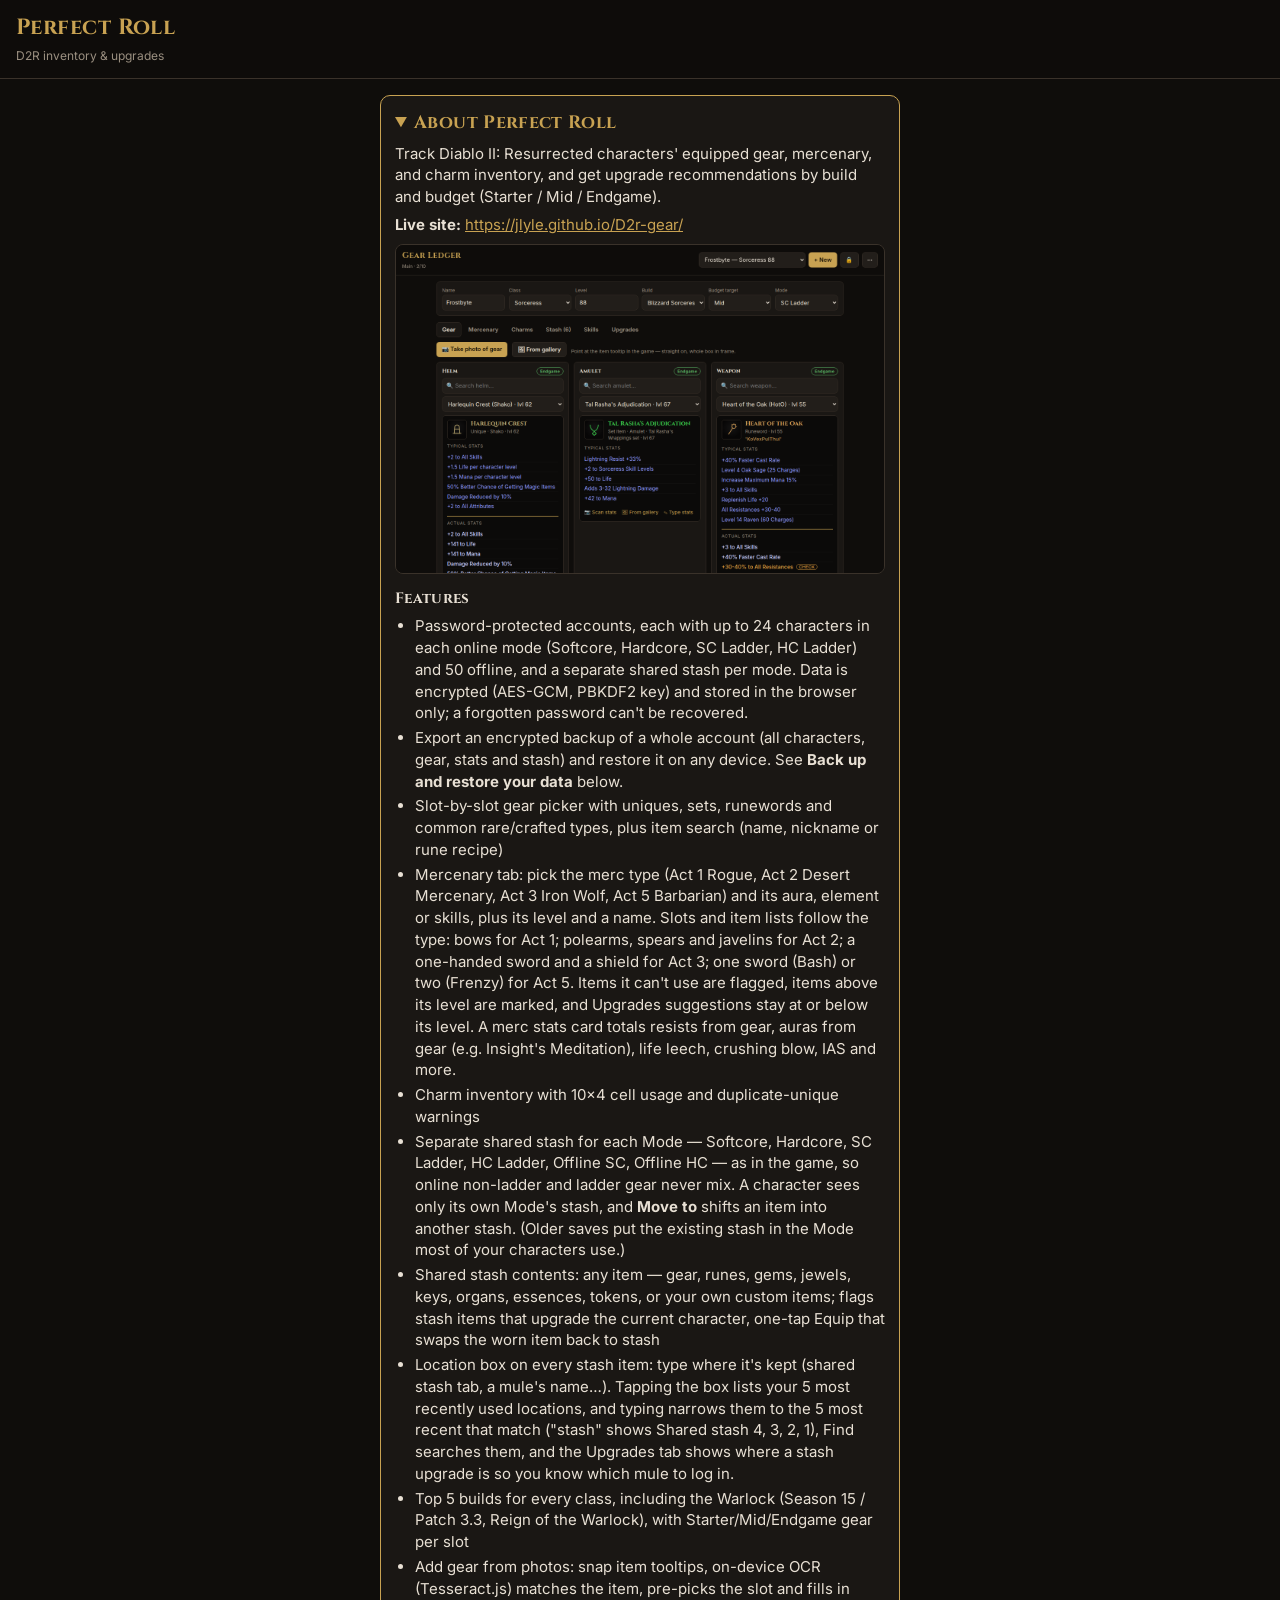
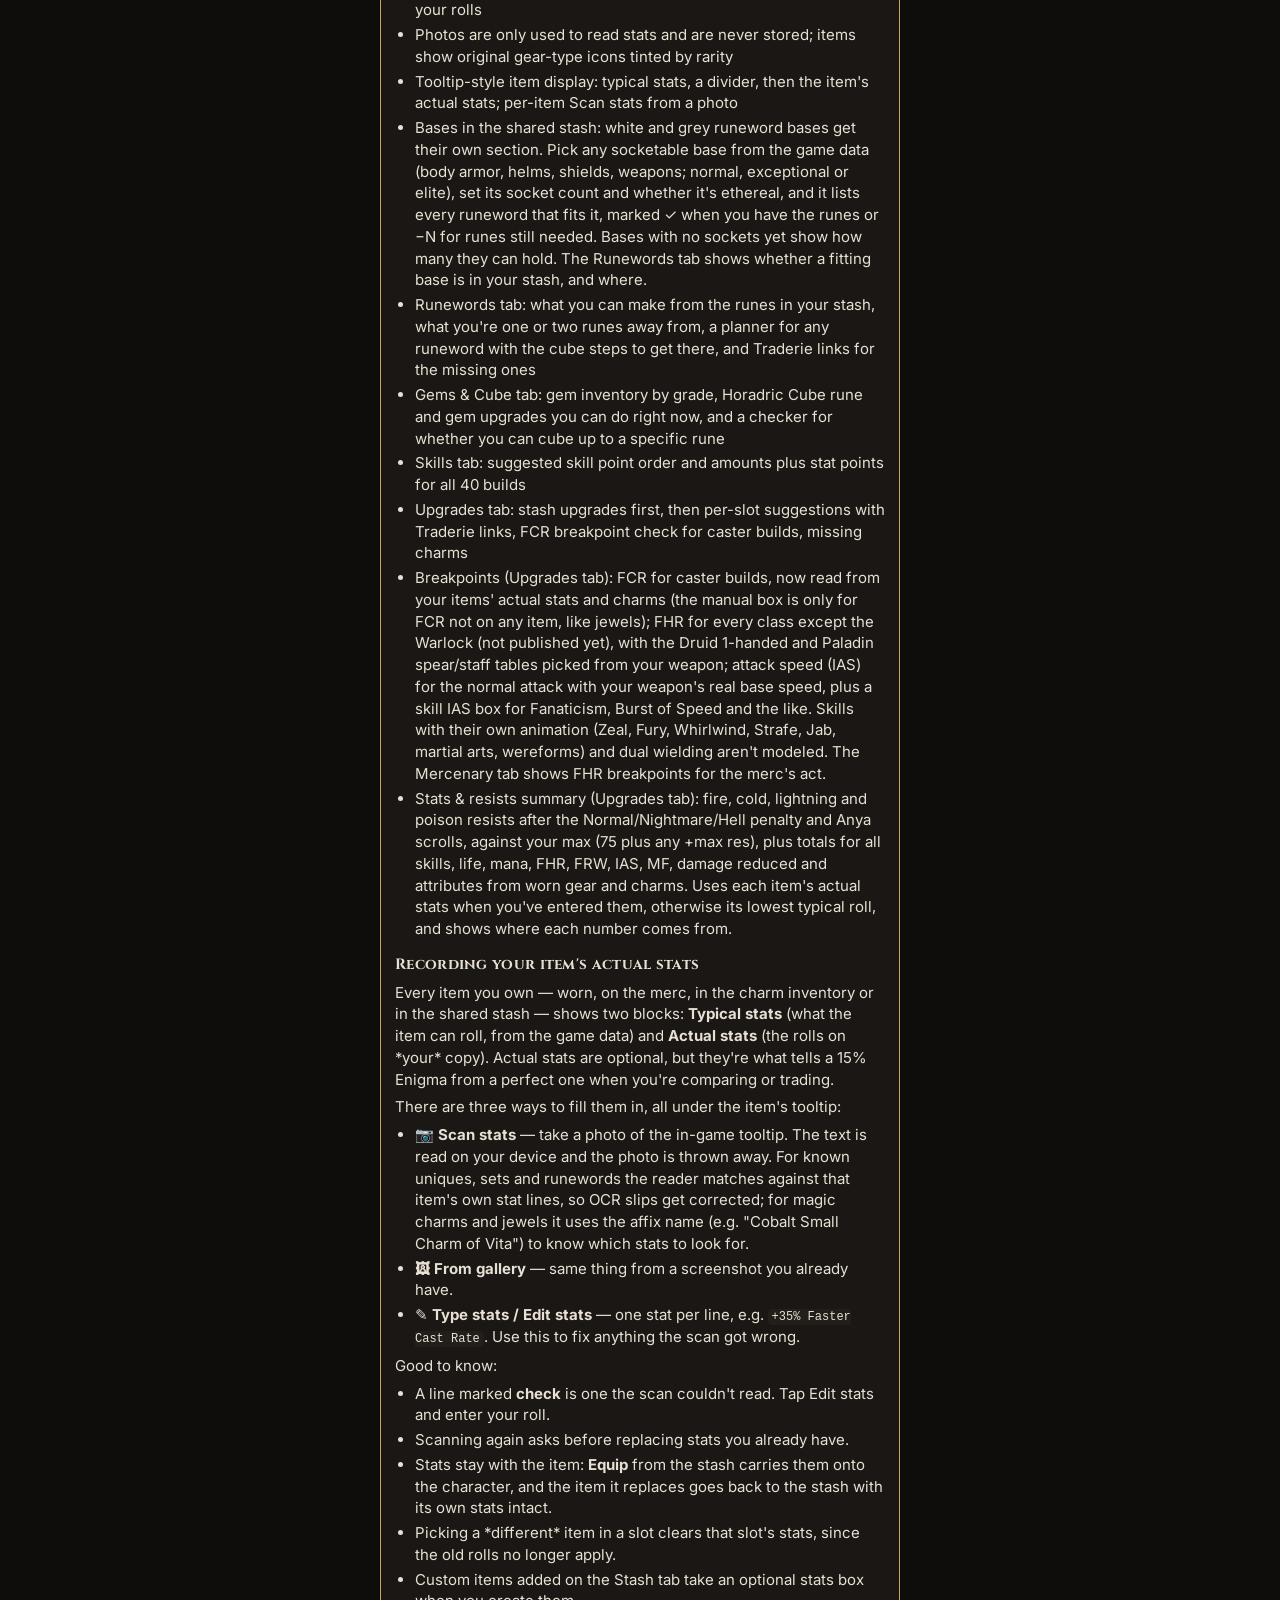
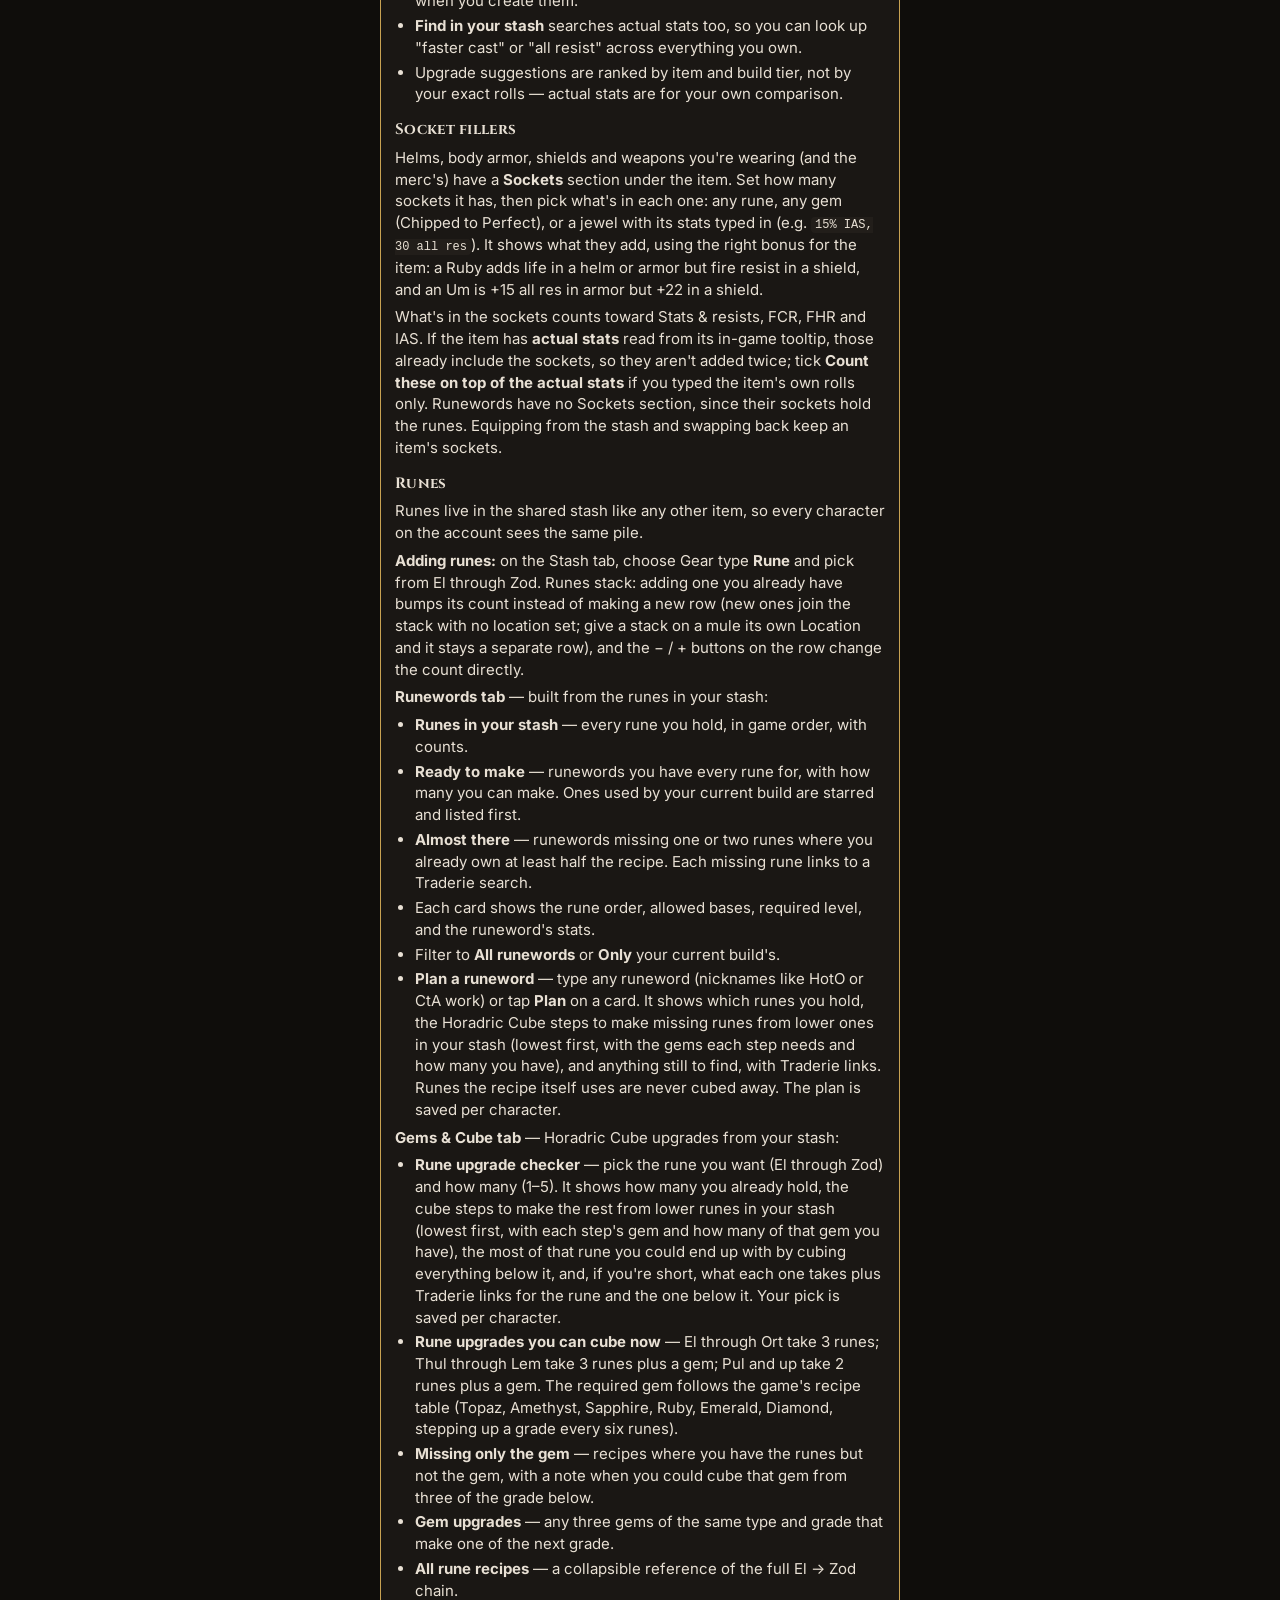
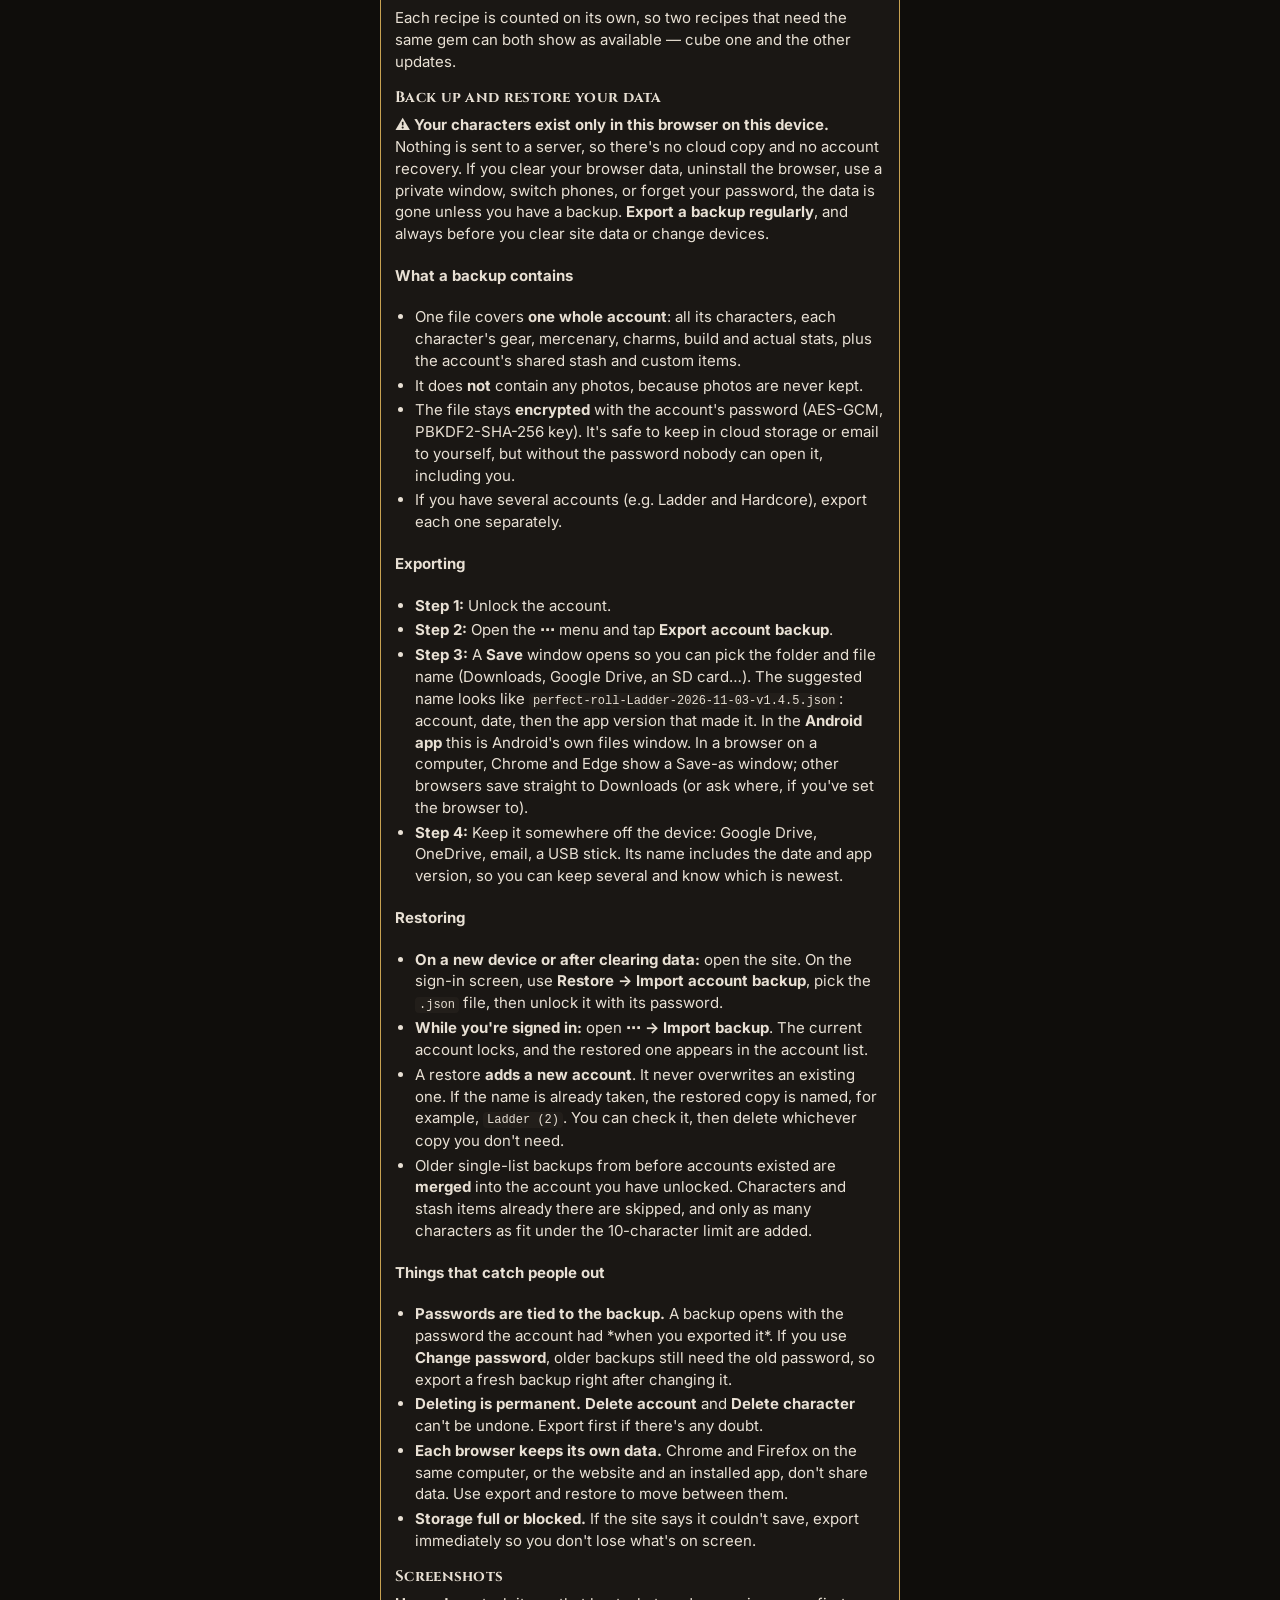
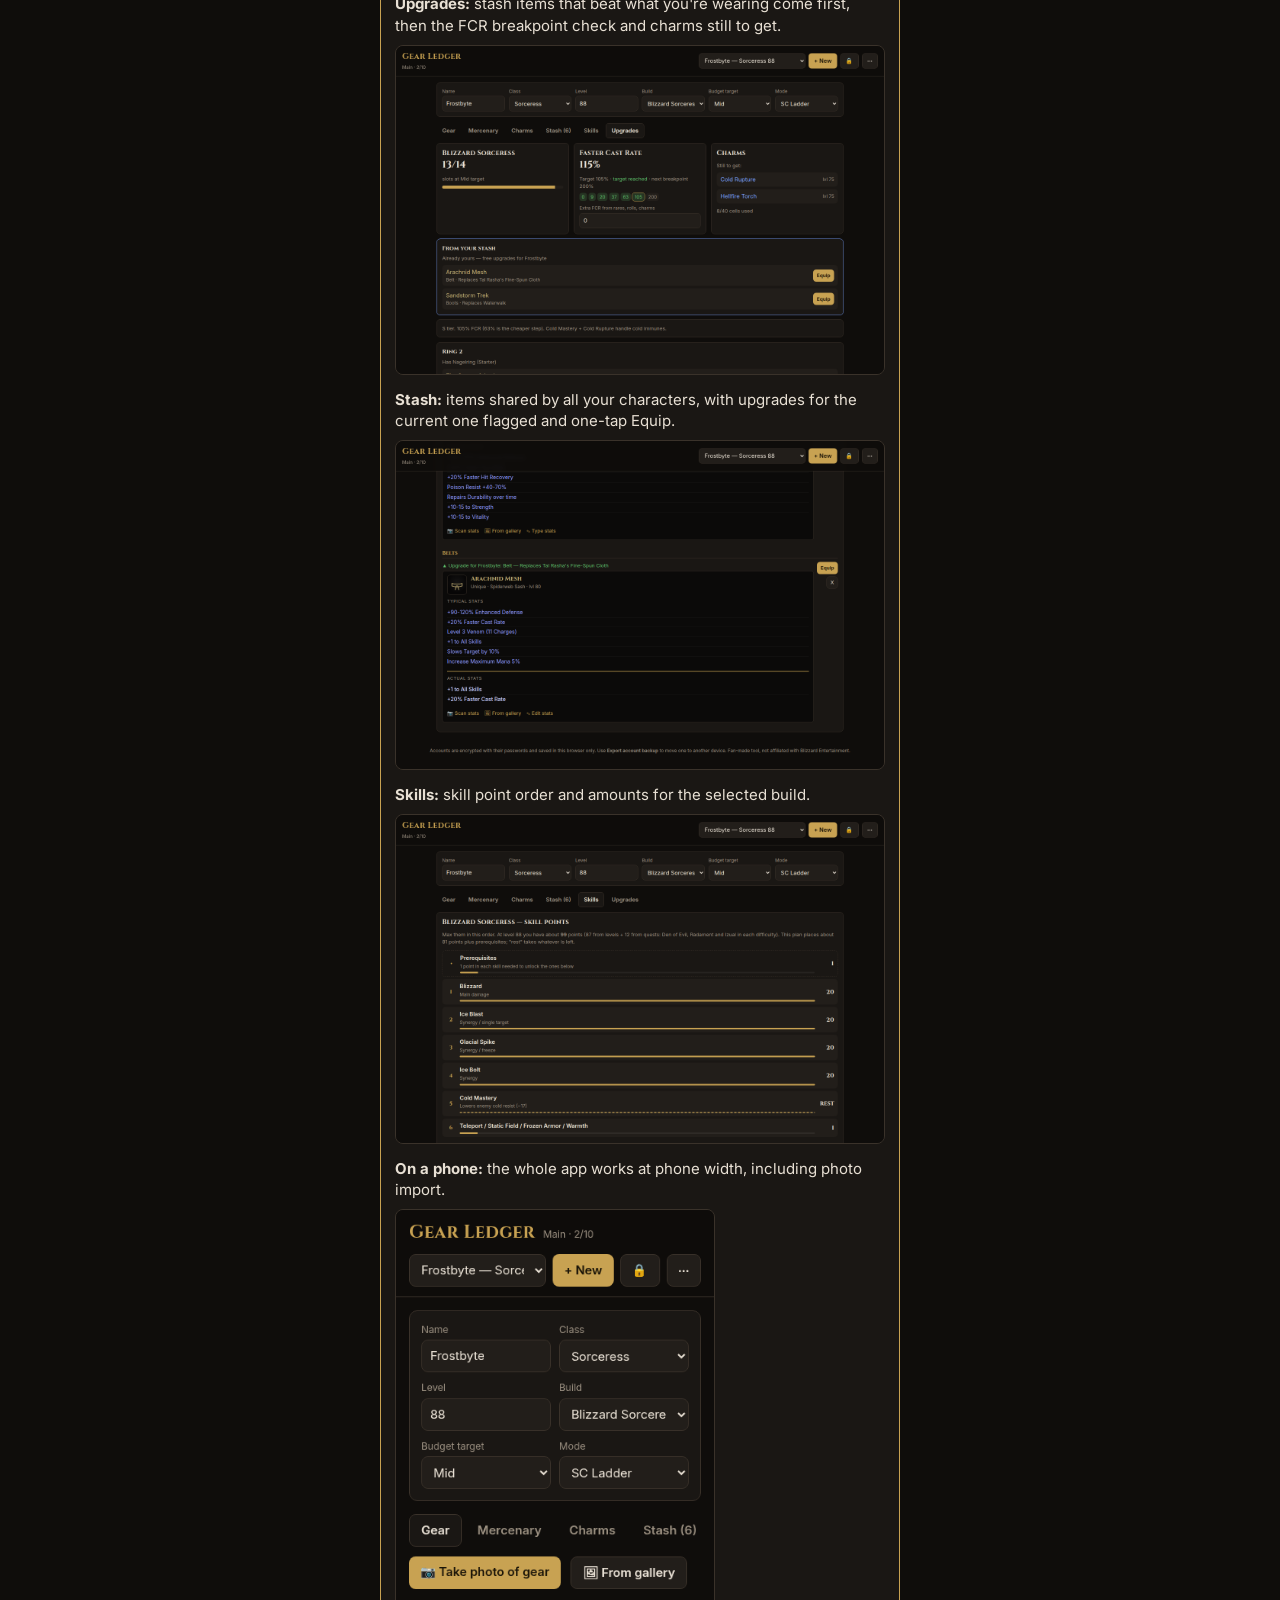
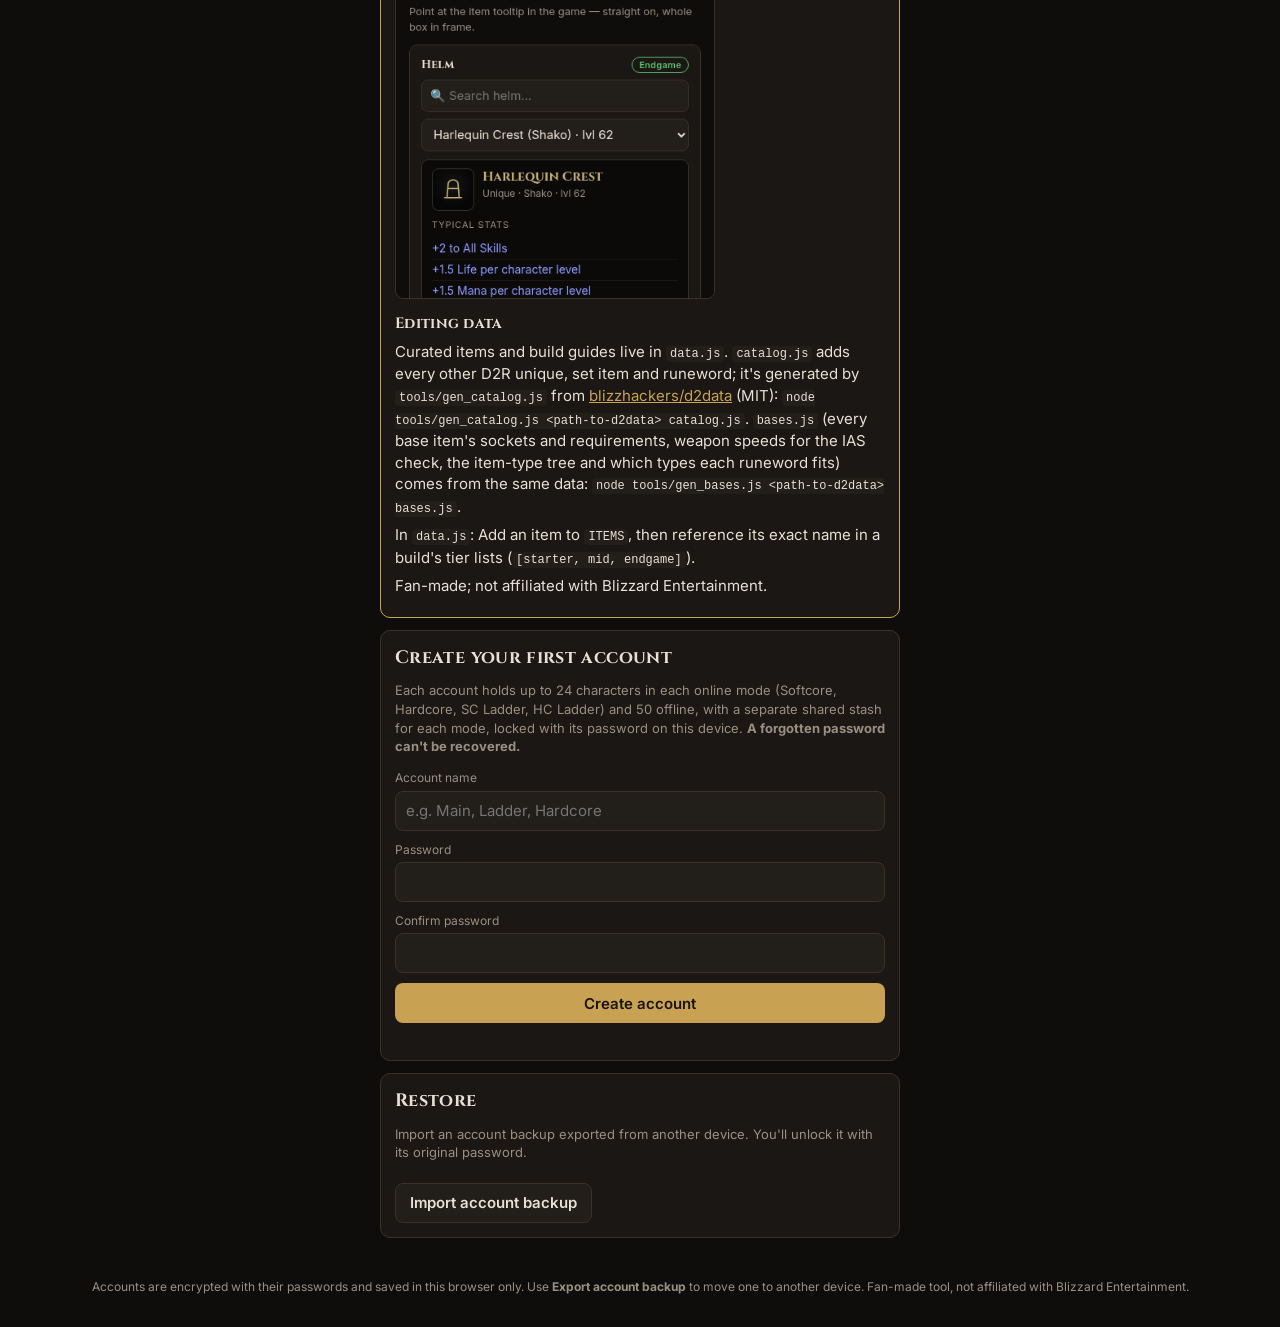
==== commit a2d8488f: "Back out personal stashes and stash slot limits Reverts 52662bd. Character slot limits and Offline m" ====
--- a/index.html
+++ b/index.html
@@ -8,7 +8,7 @@
   <link rel="preconnect" href="https://fonts.googleapis.com">
   <link rel="preconnect" href="https://fonts.gstatic.com" crossorigin>
   <link href="https://fonts.googleapis.com/css2?family=Cinzel:wght@600;700&family=Inter:wght@400;500;600&display=swap" rel="stylesheet">
-  <link rel="stylesheet" href="styles.css?v=202611161300">
+  <link rel="stylesheet" href="styles.css?v=202611031015">
 </head>
 <body class="locked">
   <header class="top">
@@ -57,12 +57,12 @@
     Fan-made tool, not affiliated with Blizzard Entertainment.
   </footer>
 
-  <script src="data.js?v=202611161300"></script>
-  <script src="catalog.js?v=202611161300"></script>
-  <script src="bases.js?v=202611161300"></script>
-  <script src="icons.js?v=202611161300"></script>
-  <script src="statclean.js?v=202611161300"></script>
-  <script src="skills.js?v=202611161300"></script>
-  <script src="app.js?v=202611161300"></script>
+  <script src="data.js?v=202611031015"></script>
+  <script src="catalog.js?v=202611031015"></script>
+  <script src="bases.js?v=202611031015"></script>
+  <script src="icons.js?v=202611031015"></script>
+  <script src="statclean.js?v=202611031015"></script>
+  <script src="skills.js?v=202611031015"></script>
+  <script src="app.js?v=202611031015"></script>
 </body>
 </html>
--- a/styles.css
+++ b/styles.css
@@ -399,8 +399,3 @@
 .sock-row input { flex: 1; min-width: 160px; }
 .sock-adds { margin-top: 8px; }
 .sock-extra { display: inline-flex; gap: 6px; align-items: center; margin-top: 8px; }
-
-/* Stash space: personal and shared slot meters, and where each item is kept */
-.stash-meters { margin: 6px 0 0; font-size: 13px; line-height: 1.7; }
-.stash-meters .err { color: var(--bad, #e06c6c); }
-.badge.stash-where { display: inline-block; margin-bottom: 4px; }
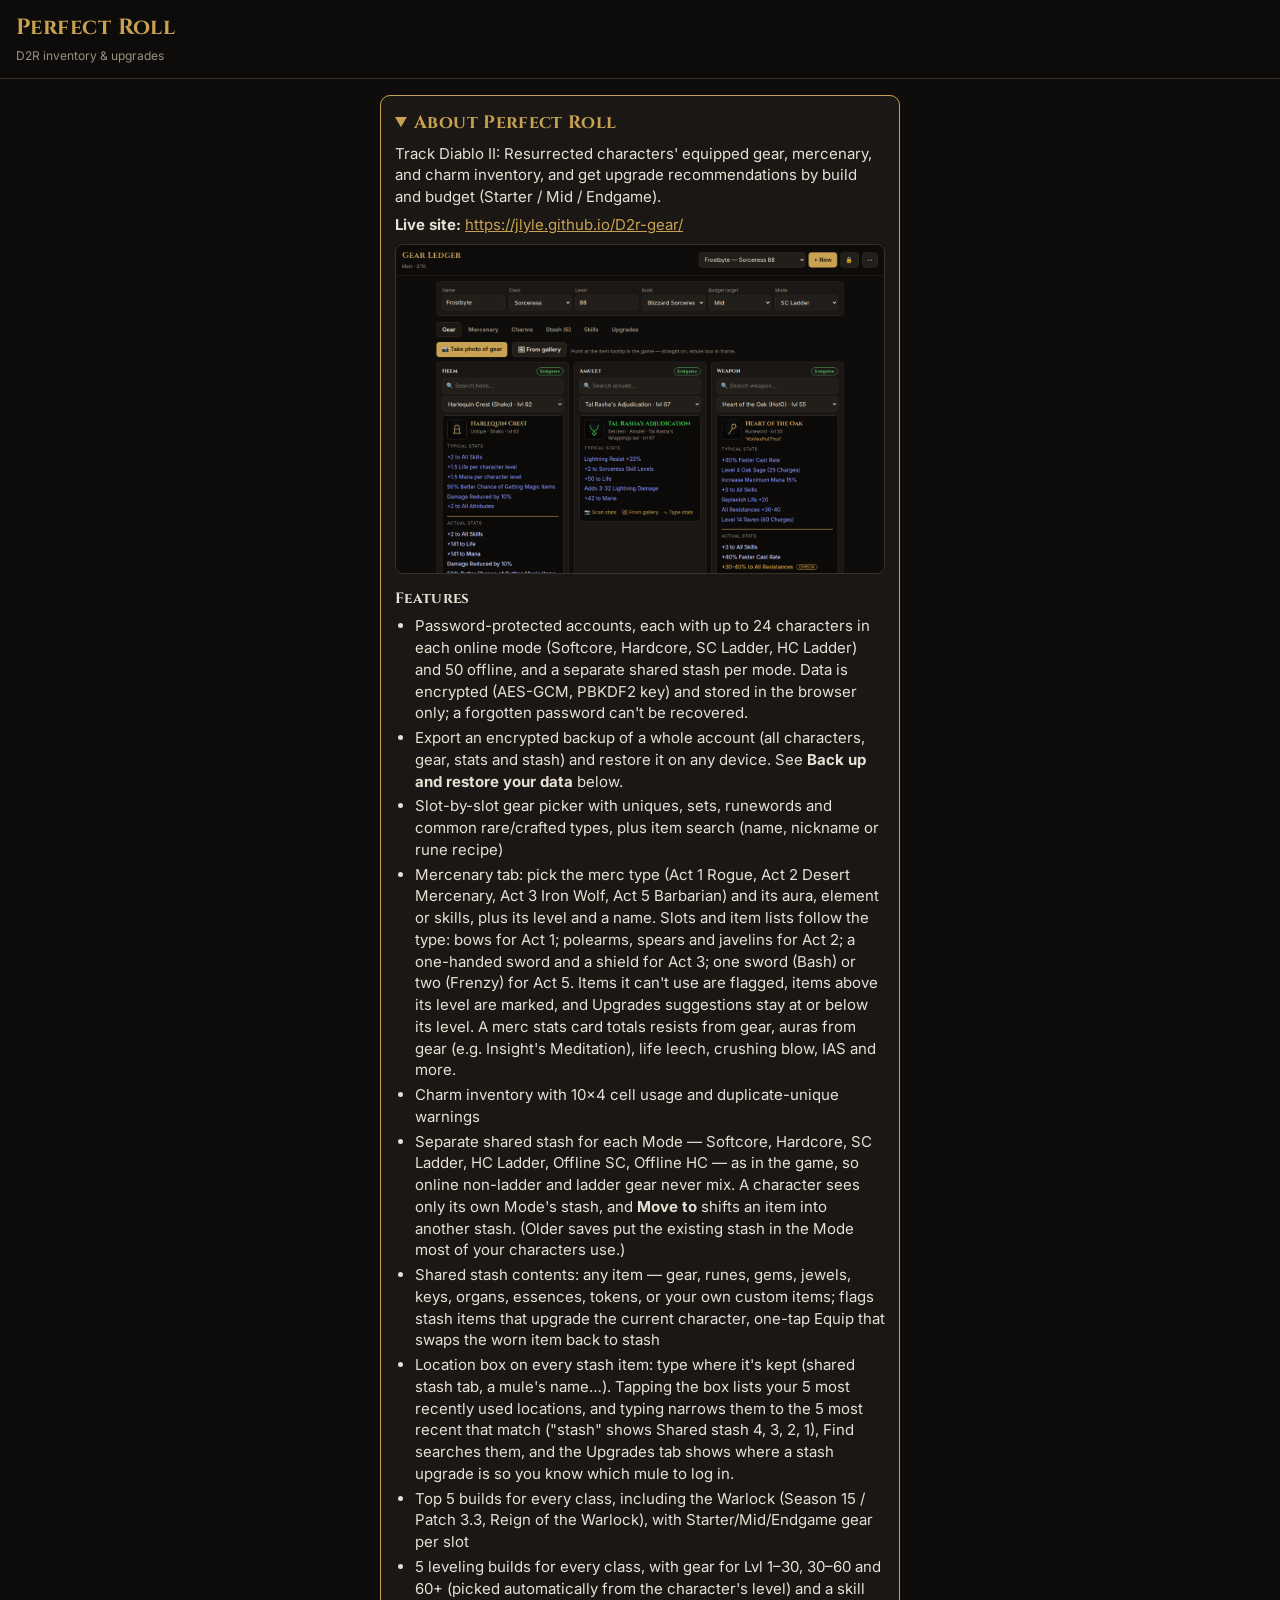
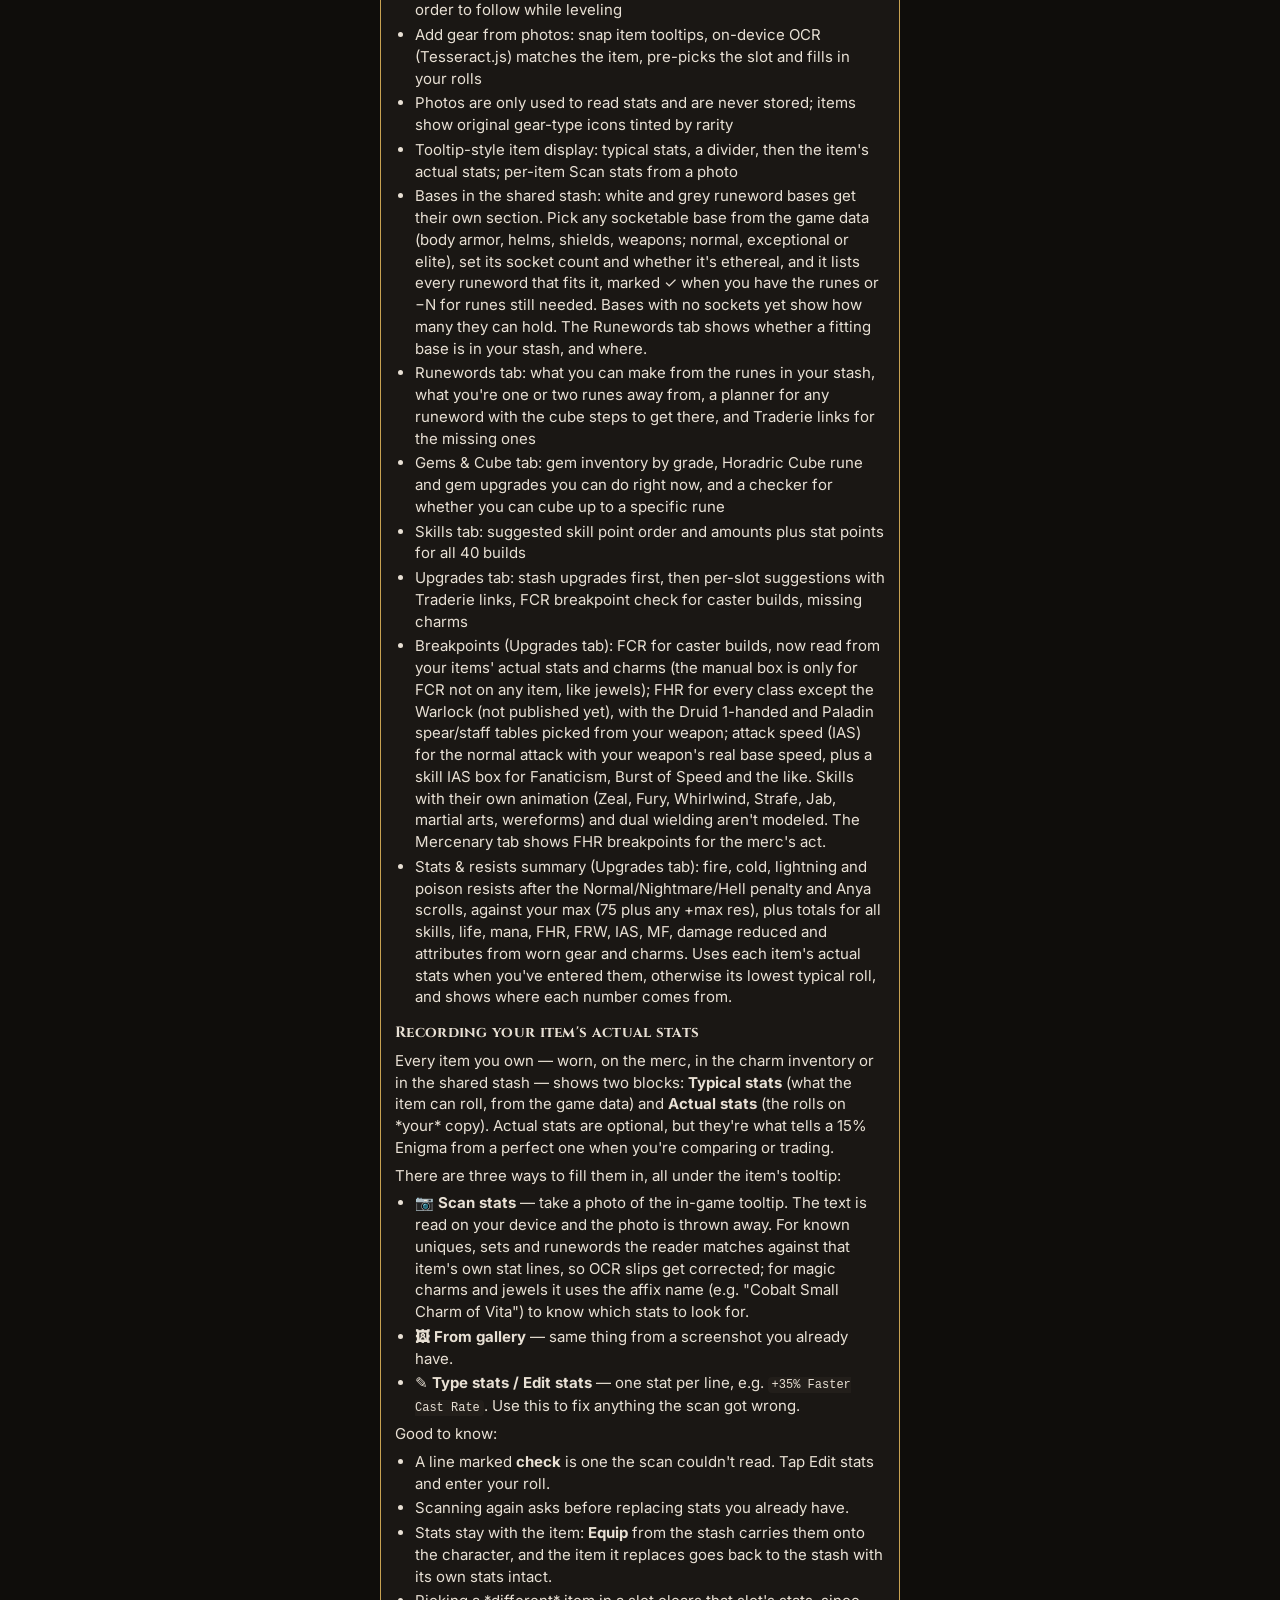
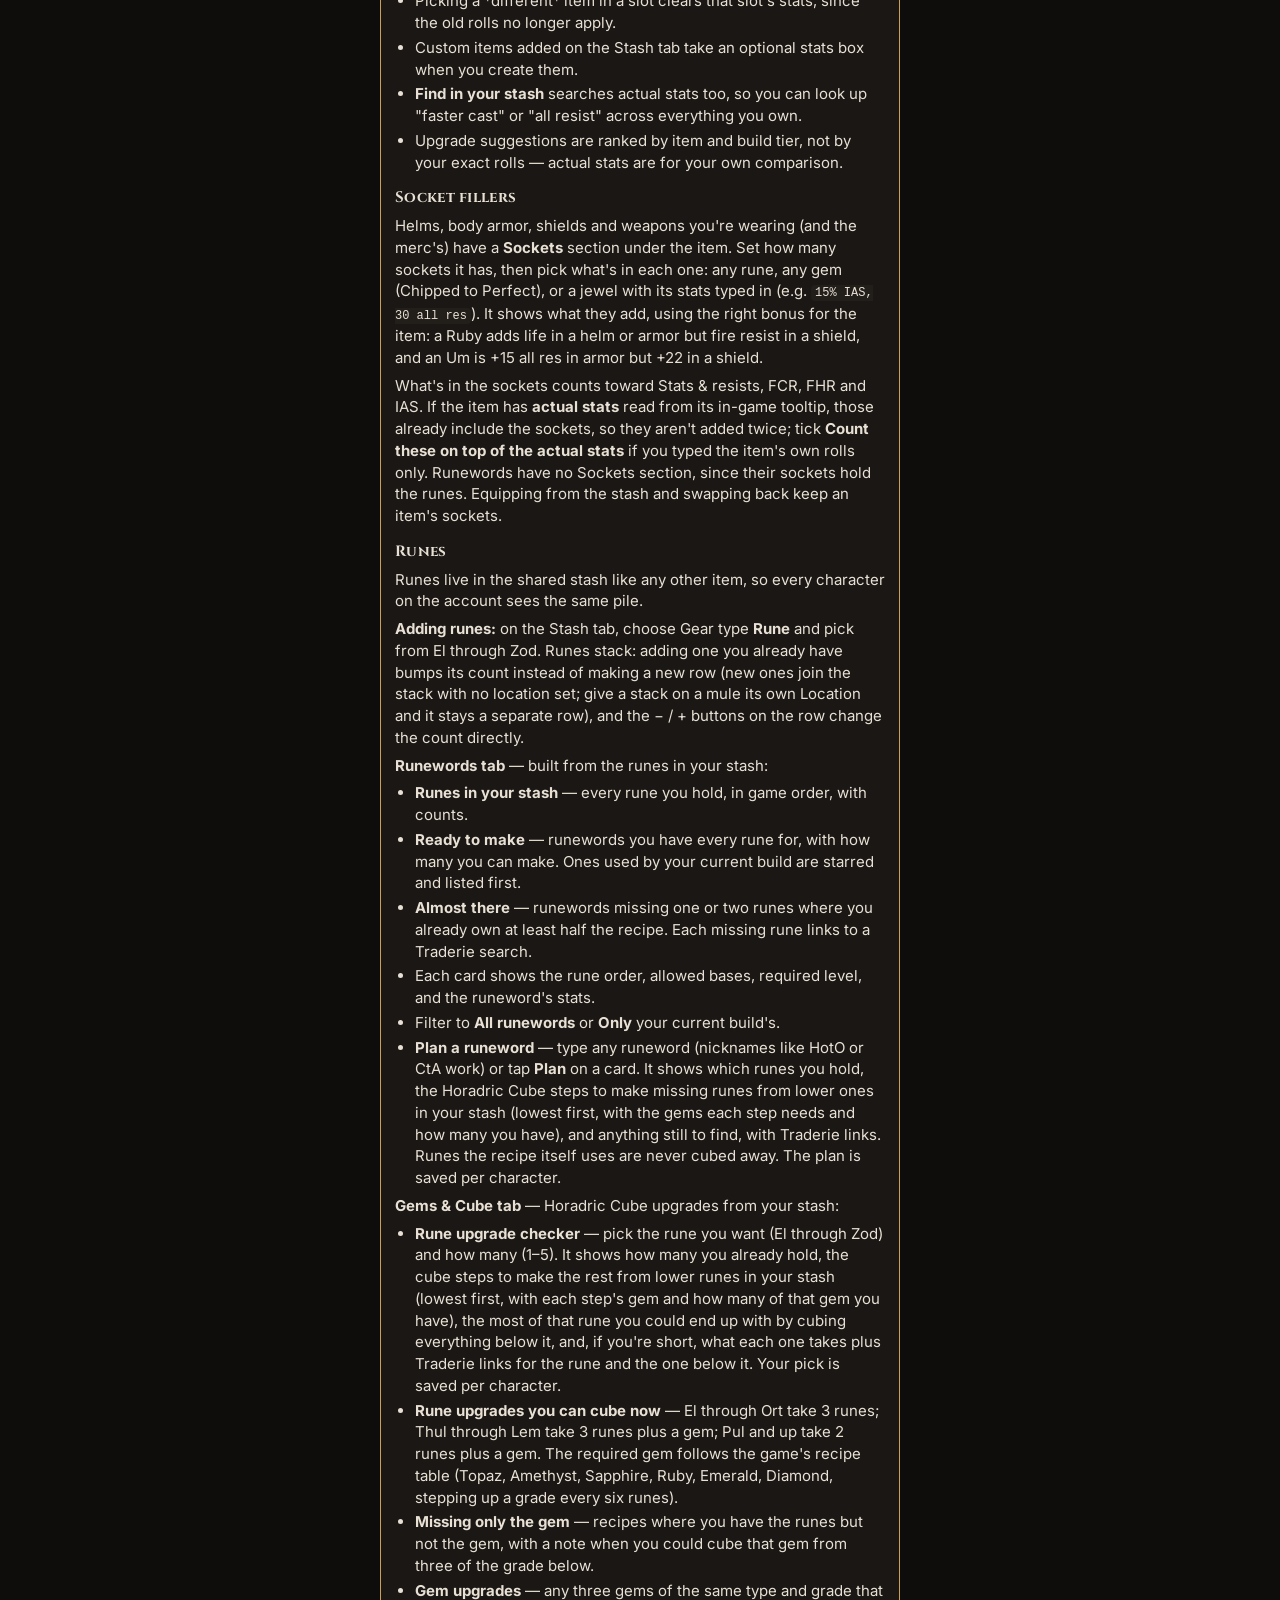
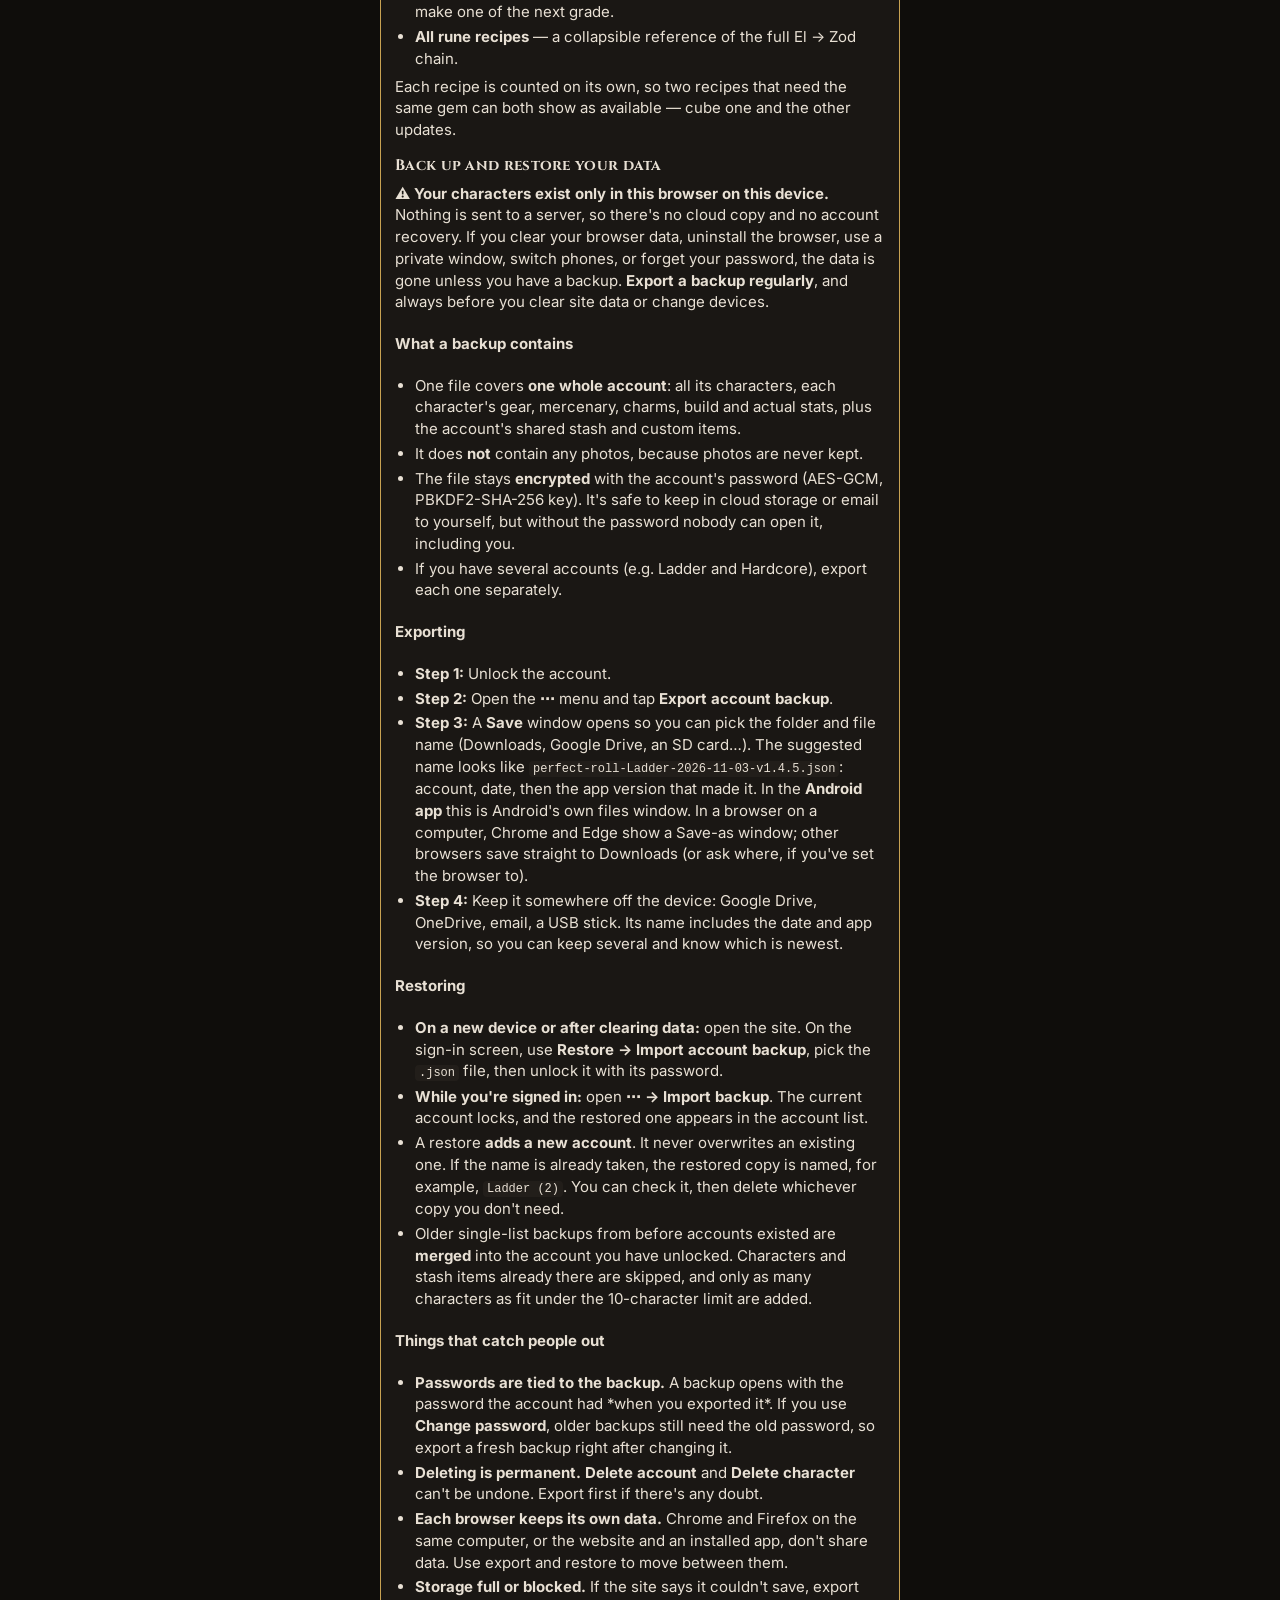
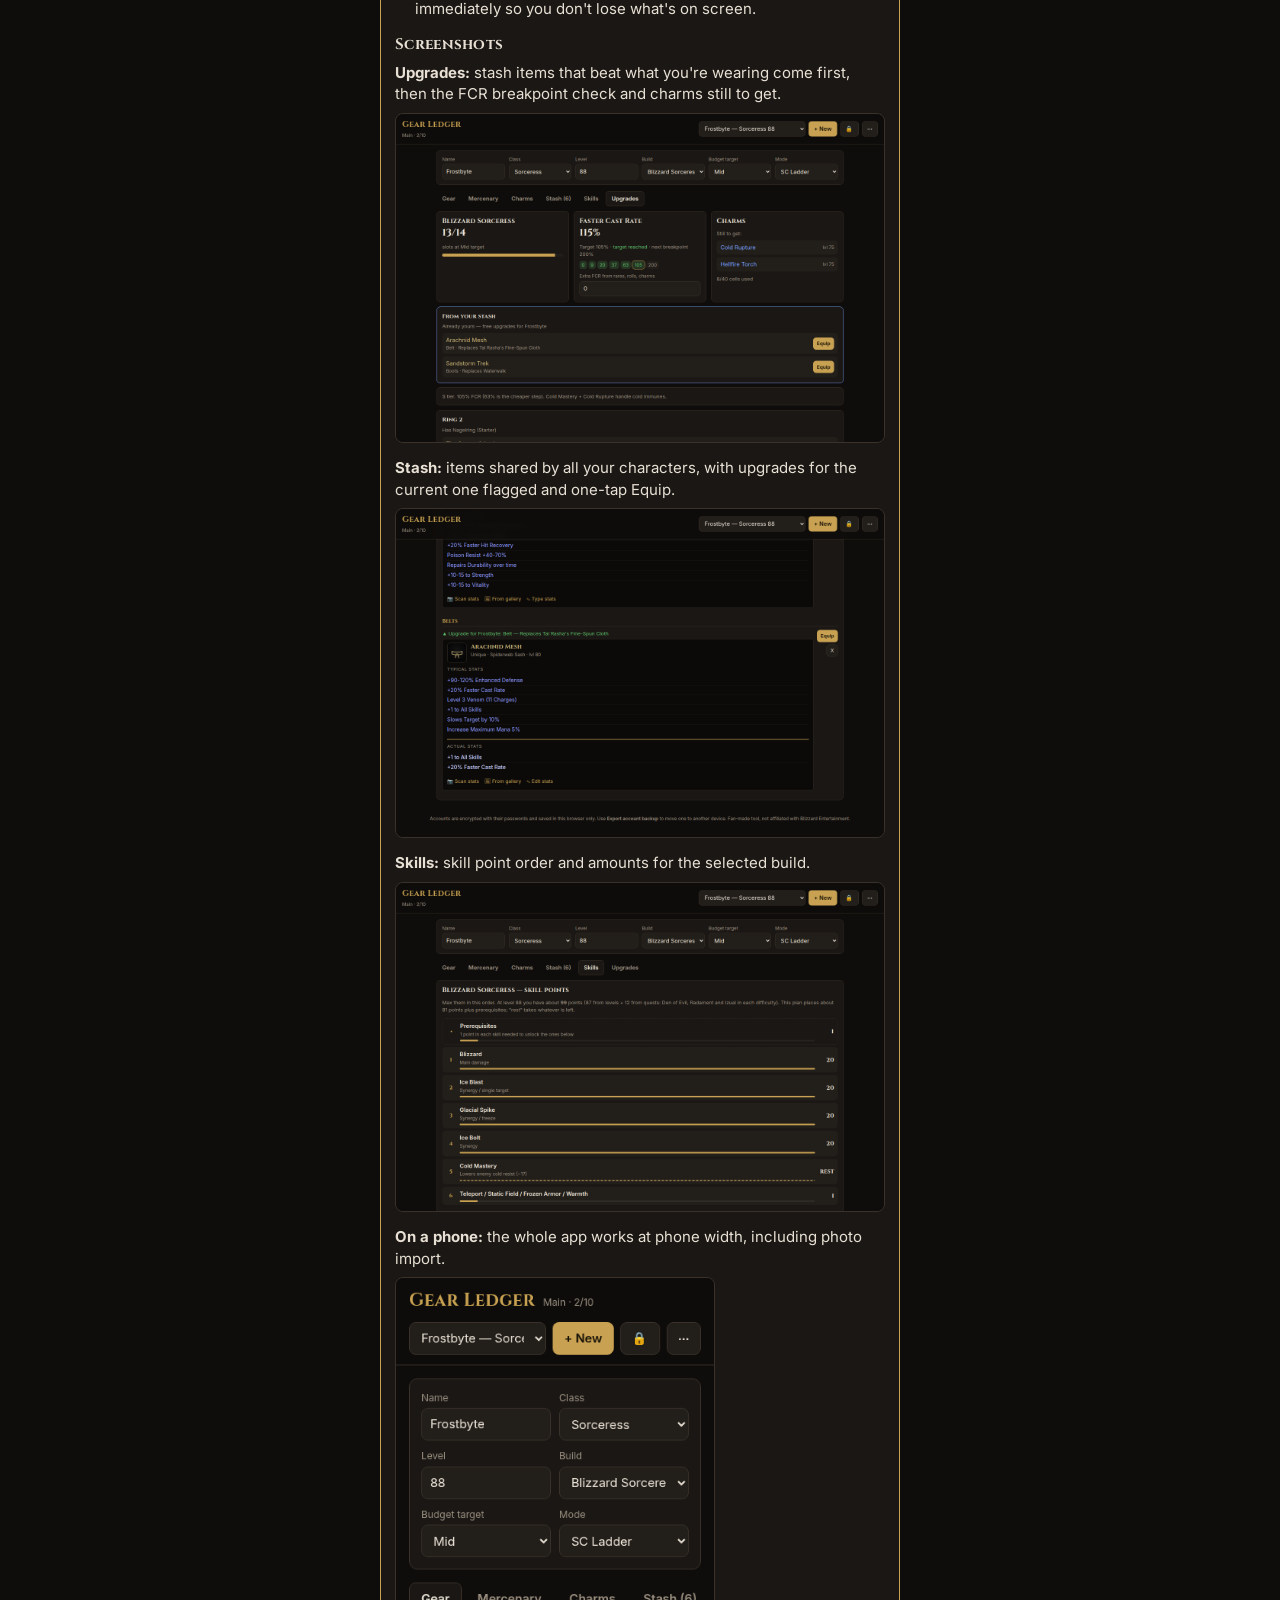
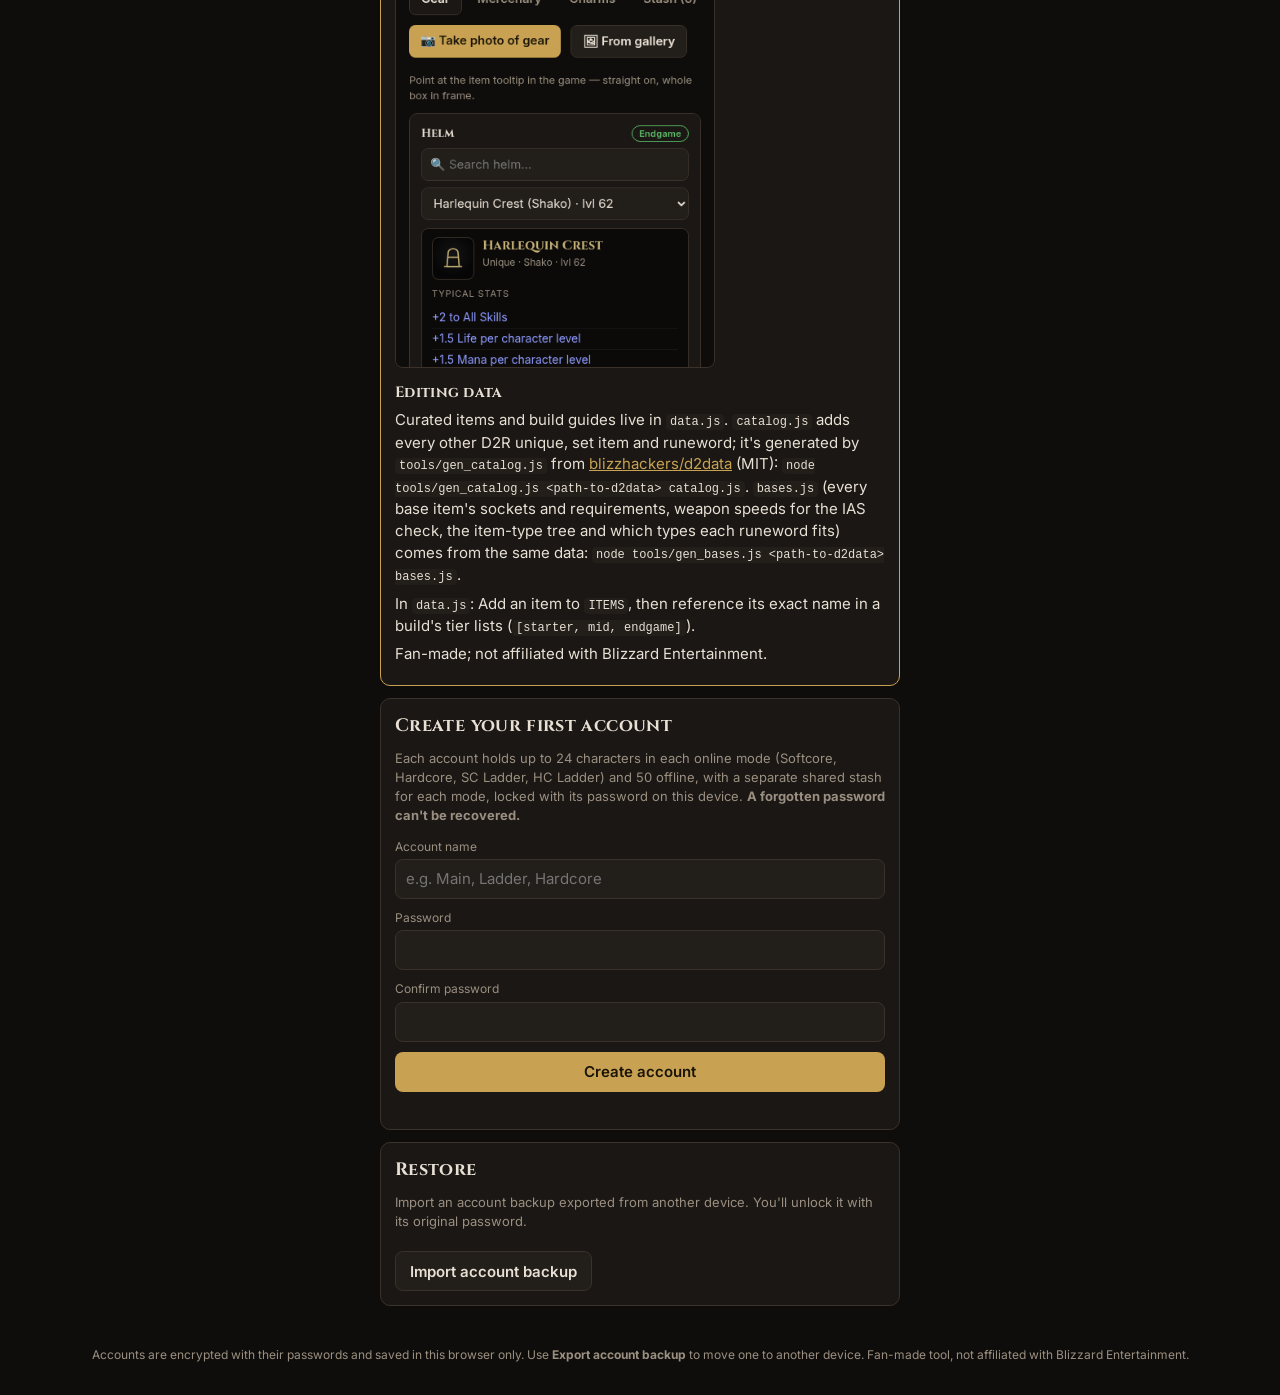
==== commit 3a04958e: "Add 5 leveling builds per class Each class gets five leveling builds with gear for level 1-30, 30-60" ====
--- a/index.html
+++ b/index.html
@@ -8,7 +8,7 @@
   <link rel="preconnect" href="https://fonts.googleapis.com">
   <link rel="preconnect" href="https://fonts.gstatic.com" crossorigin>
   <link href="https://fonts.googleapis.com/css2?family=Cinzel:wght@600;700&family=Inter:wght@400;500;600&display=swap" rel="stylesheet">
-  <link rel="stylesheet" href="styles.css?v=202611031015">
+  <link rel="stylesheet" href="styles.css?v=202611161900">
 </head>
 <body class="locked">
   <header class="top">
@@ -57,12 +57,12 @@
     Fan-made tool, not affiliated with Blizzard Entertainment.
   </footer>
 
-  <script src="data.js?v=202611031015"></script>
-  <script src="catalog.js?v=202611031015"></script>
-  <script src="bases.js?v=202611031015"></script>
-  <script src="icons.js?v=202611031015"></script>
-  <script src="statclean.js?v=202611031015"></script>
-  <script src="skills.js?v=202611031015"></script>
-  <script src="app.js?v=202611031015"></script>
+  <script src="data.js?v=202611161900"></script>
+  <script src="catalog.js?v=202611161900"></script>
+  <script src="bases.js?v=202611161900"></script>
+  <script src="icons.js?v=202611161900"></script>
+  <script src="statclean.js?v=202611161900"></script>
+  <script src="skills.js?v=202611161900"></script>
+  <script src="app.js?v=202611161900"></script>
 </body>
 </html>
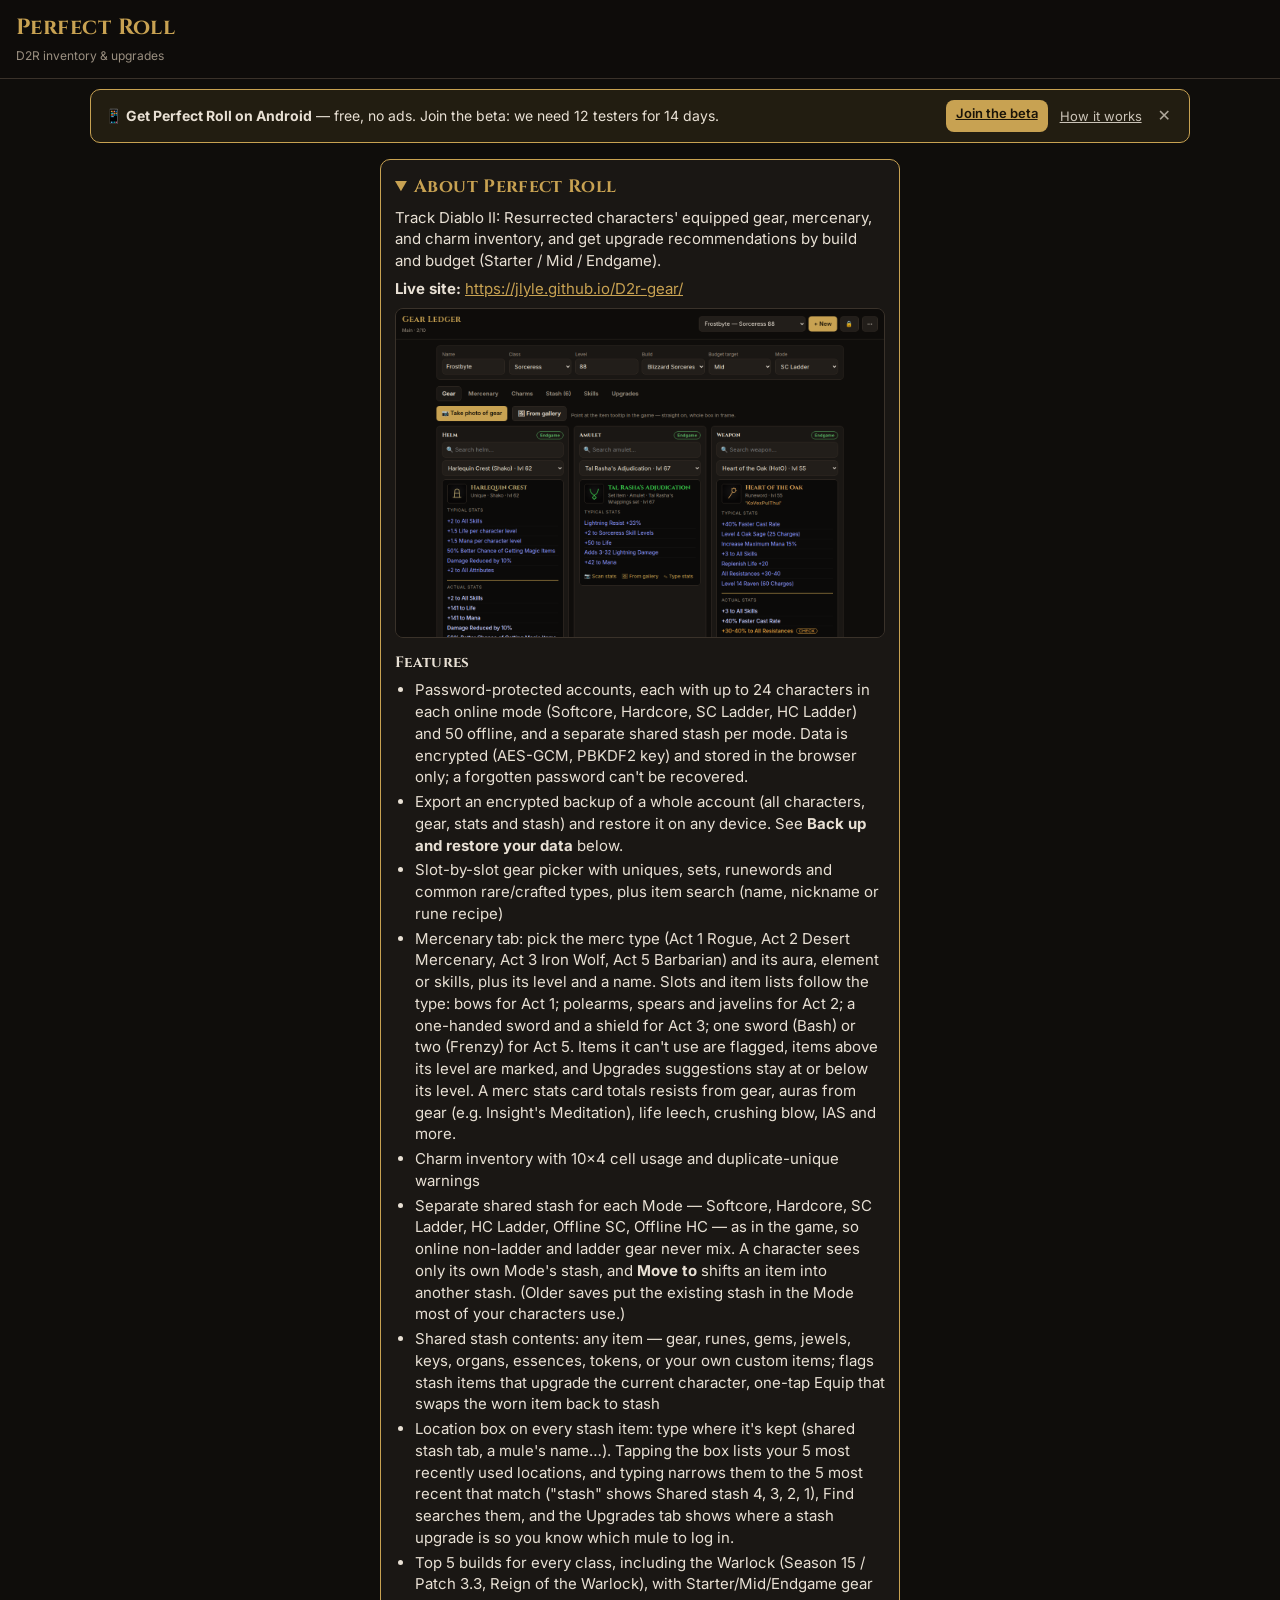
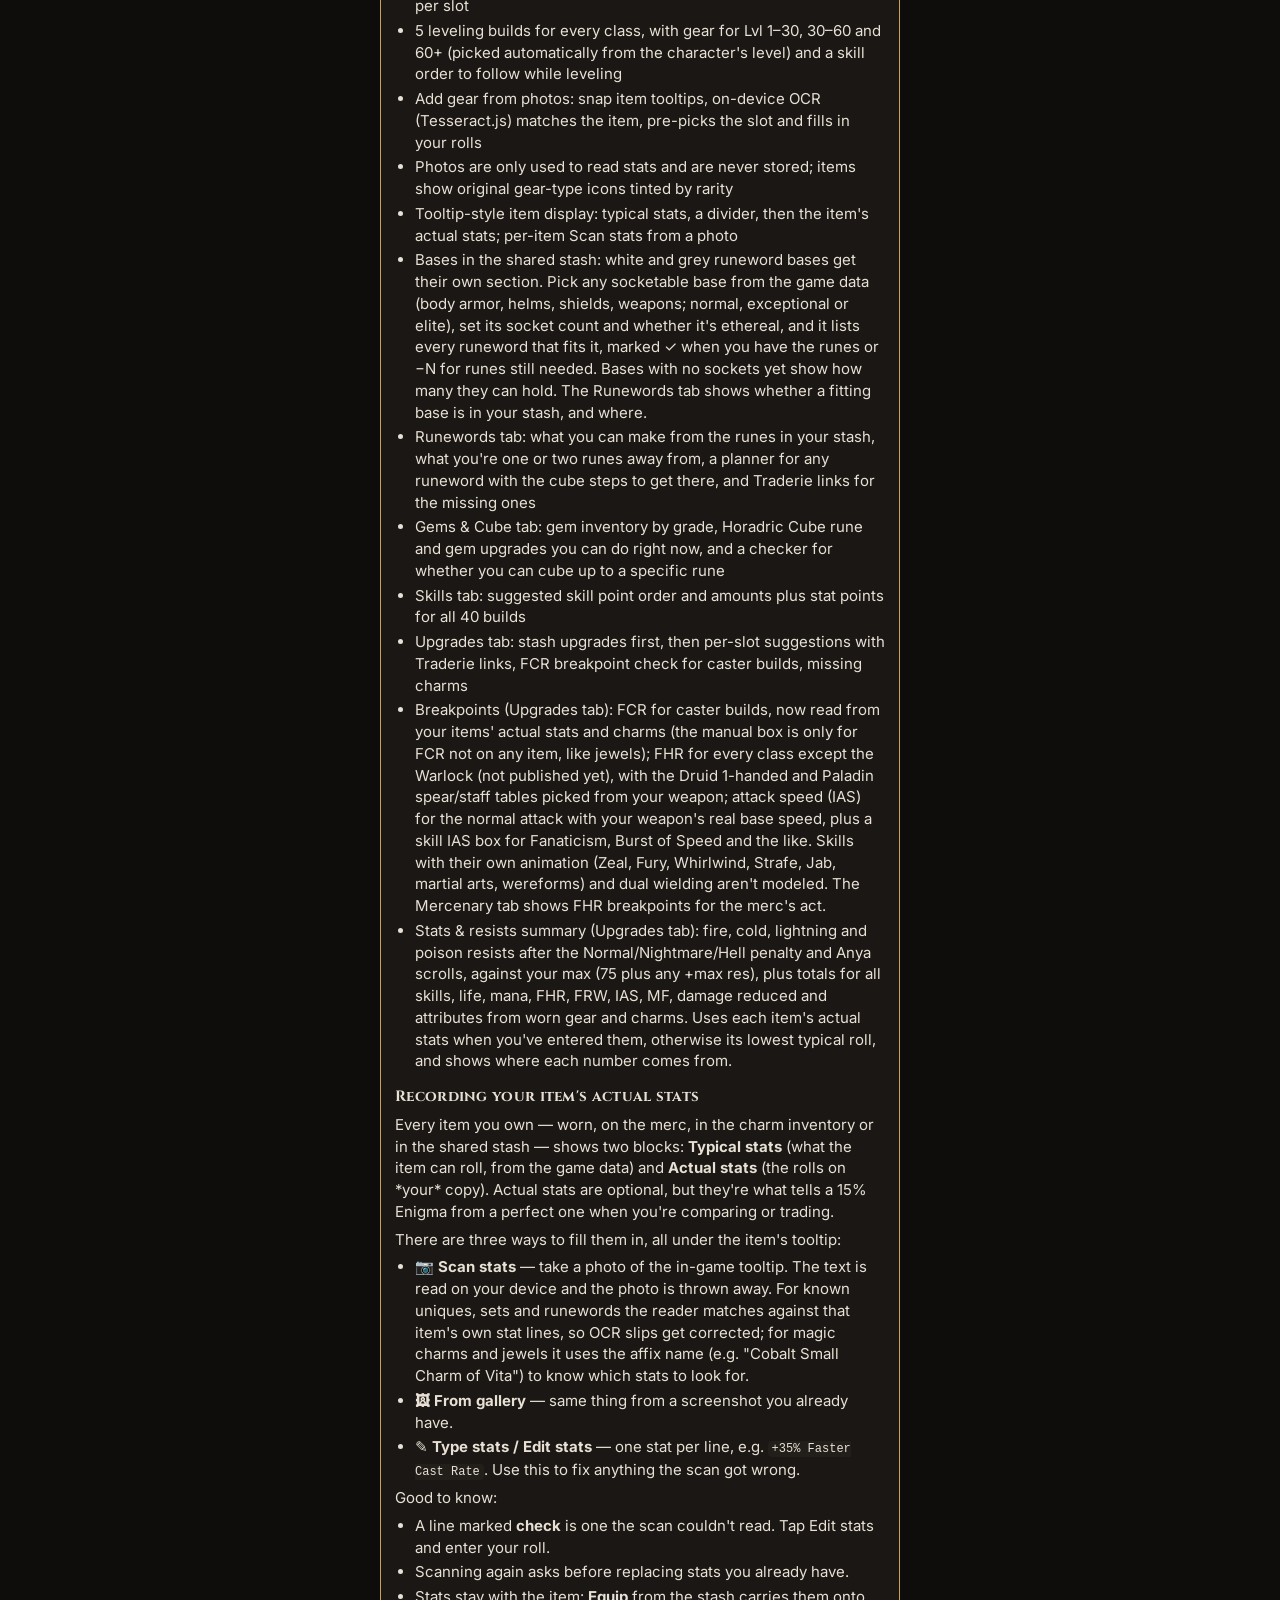
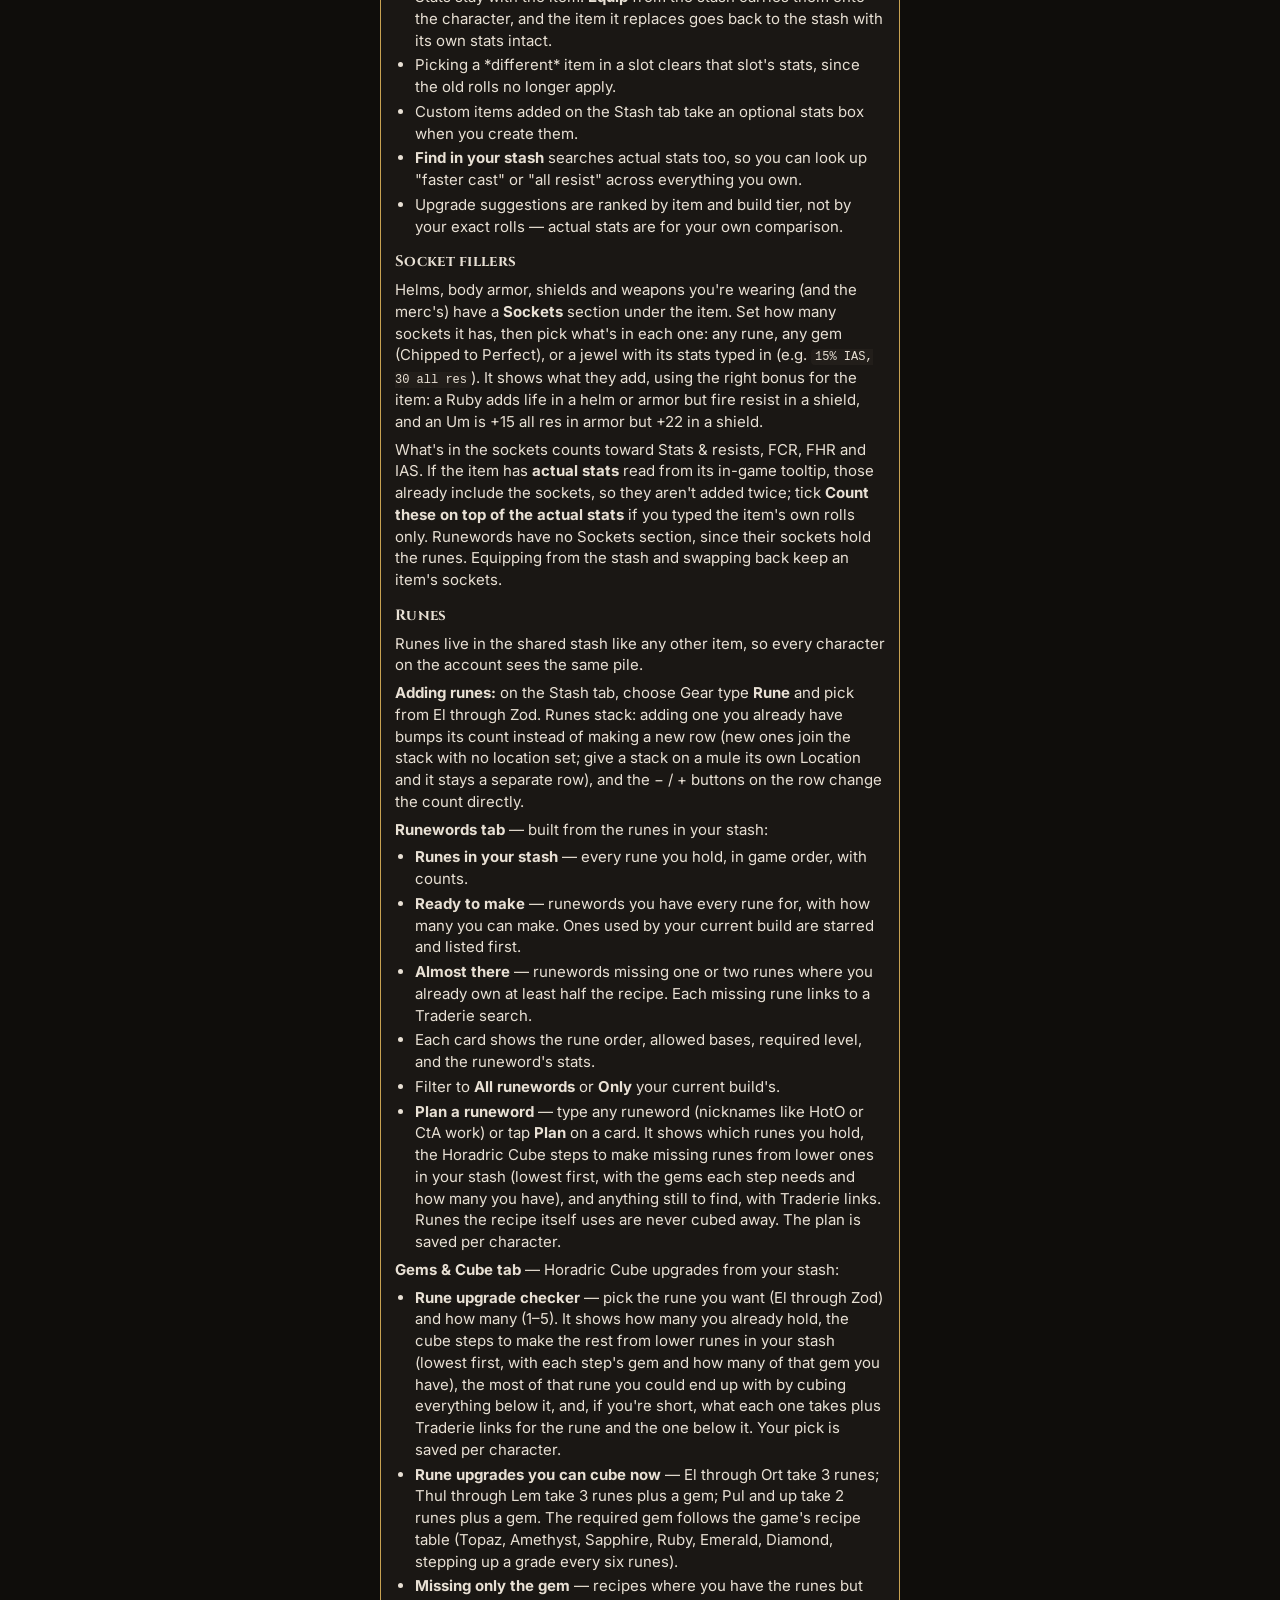
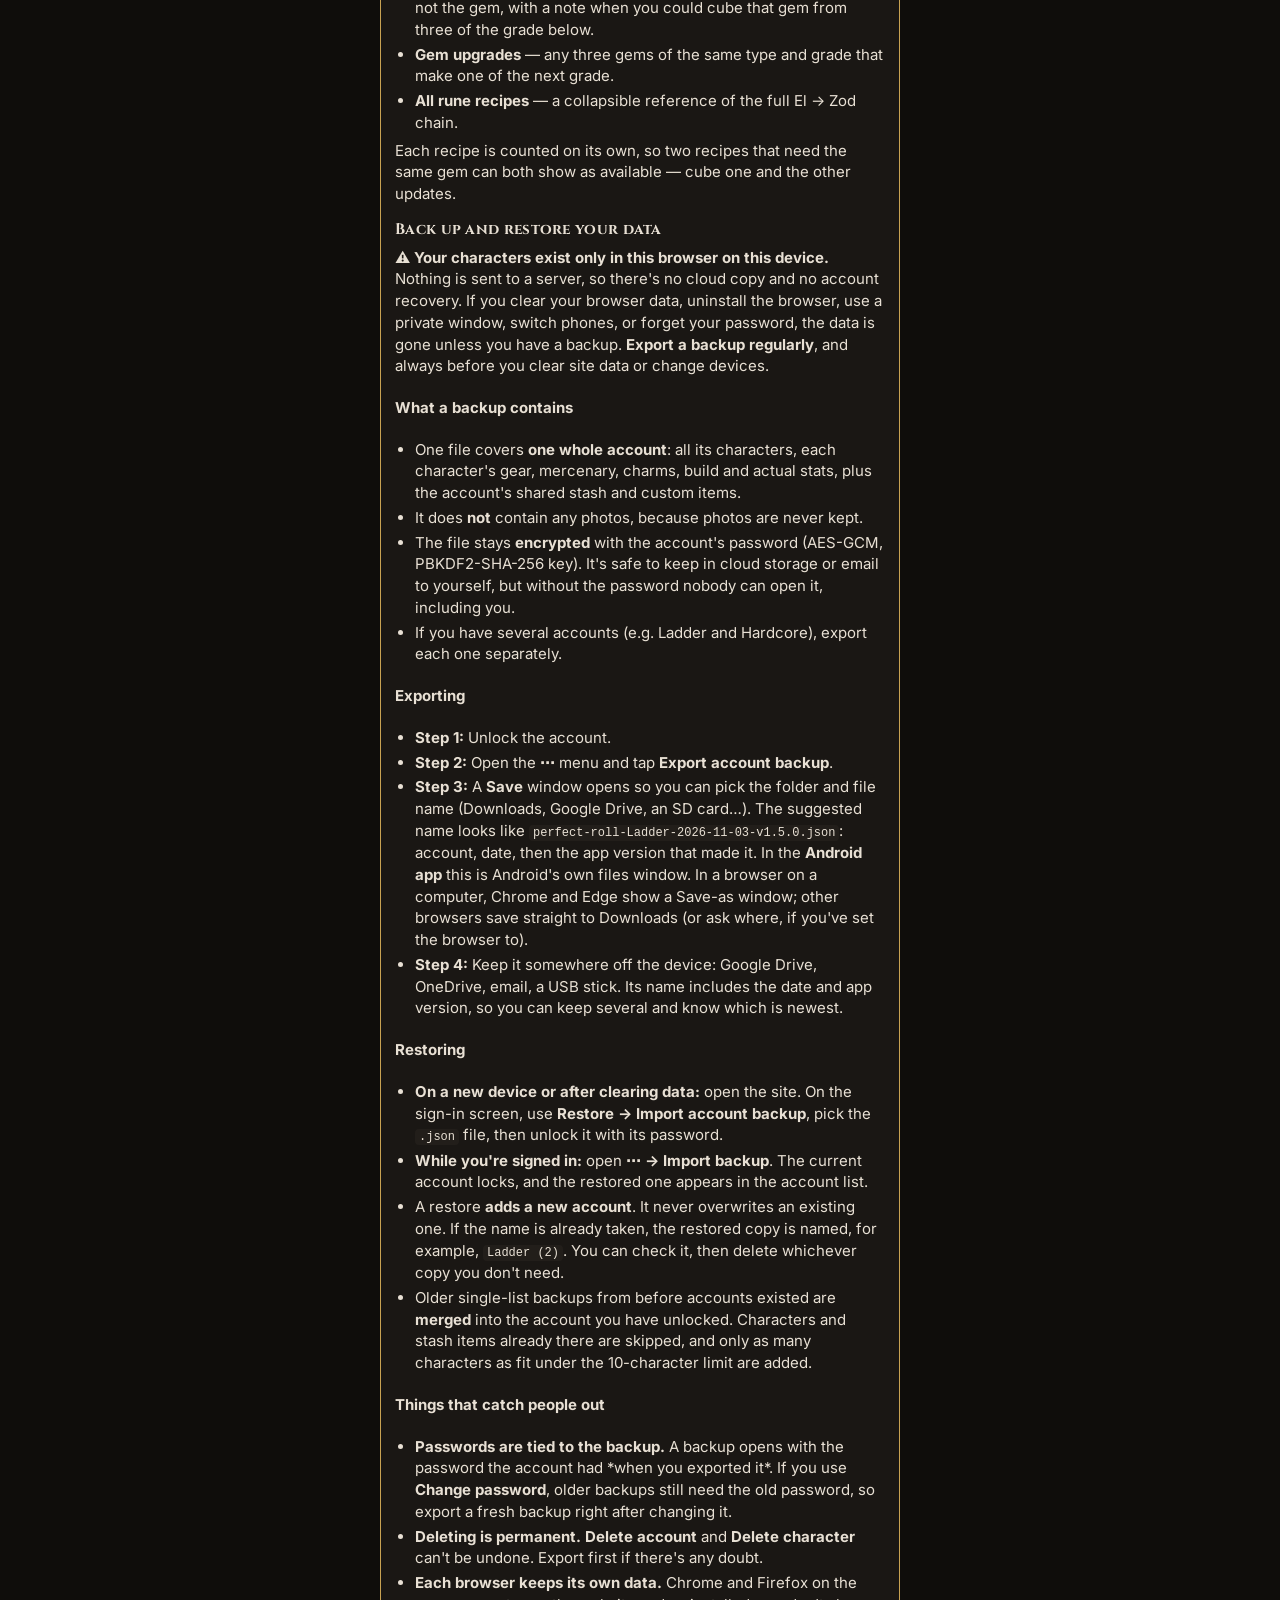
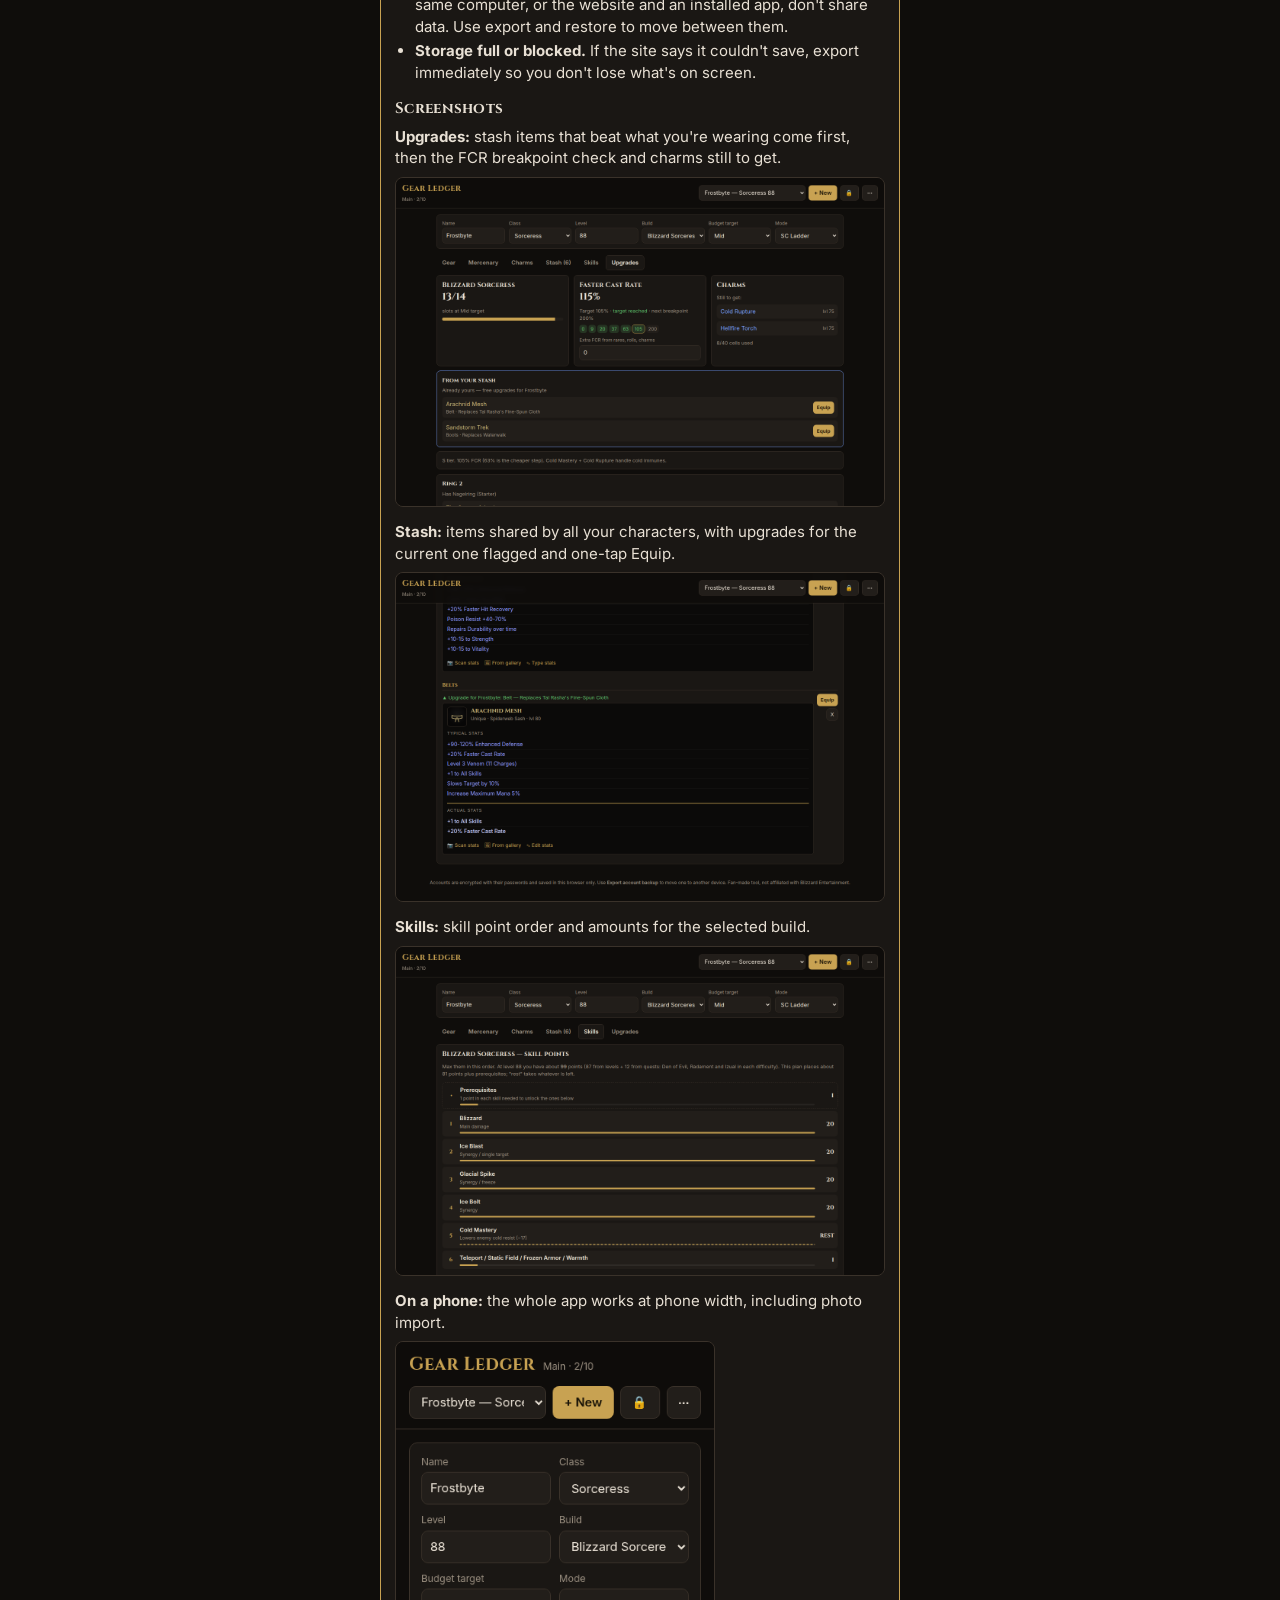
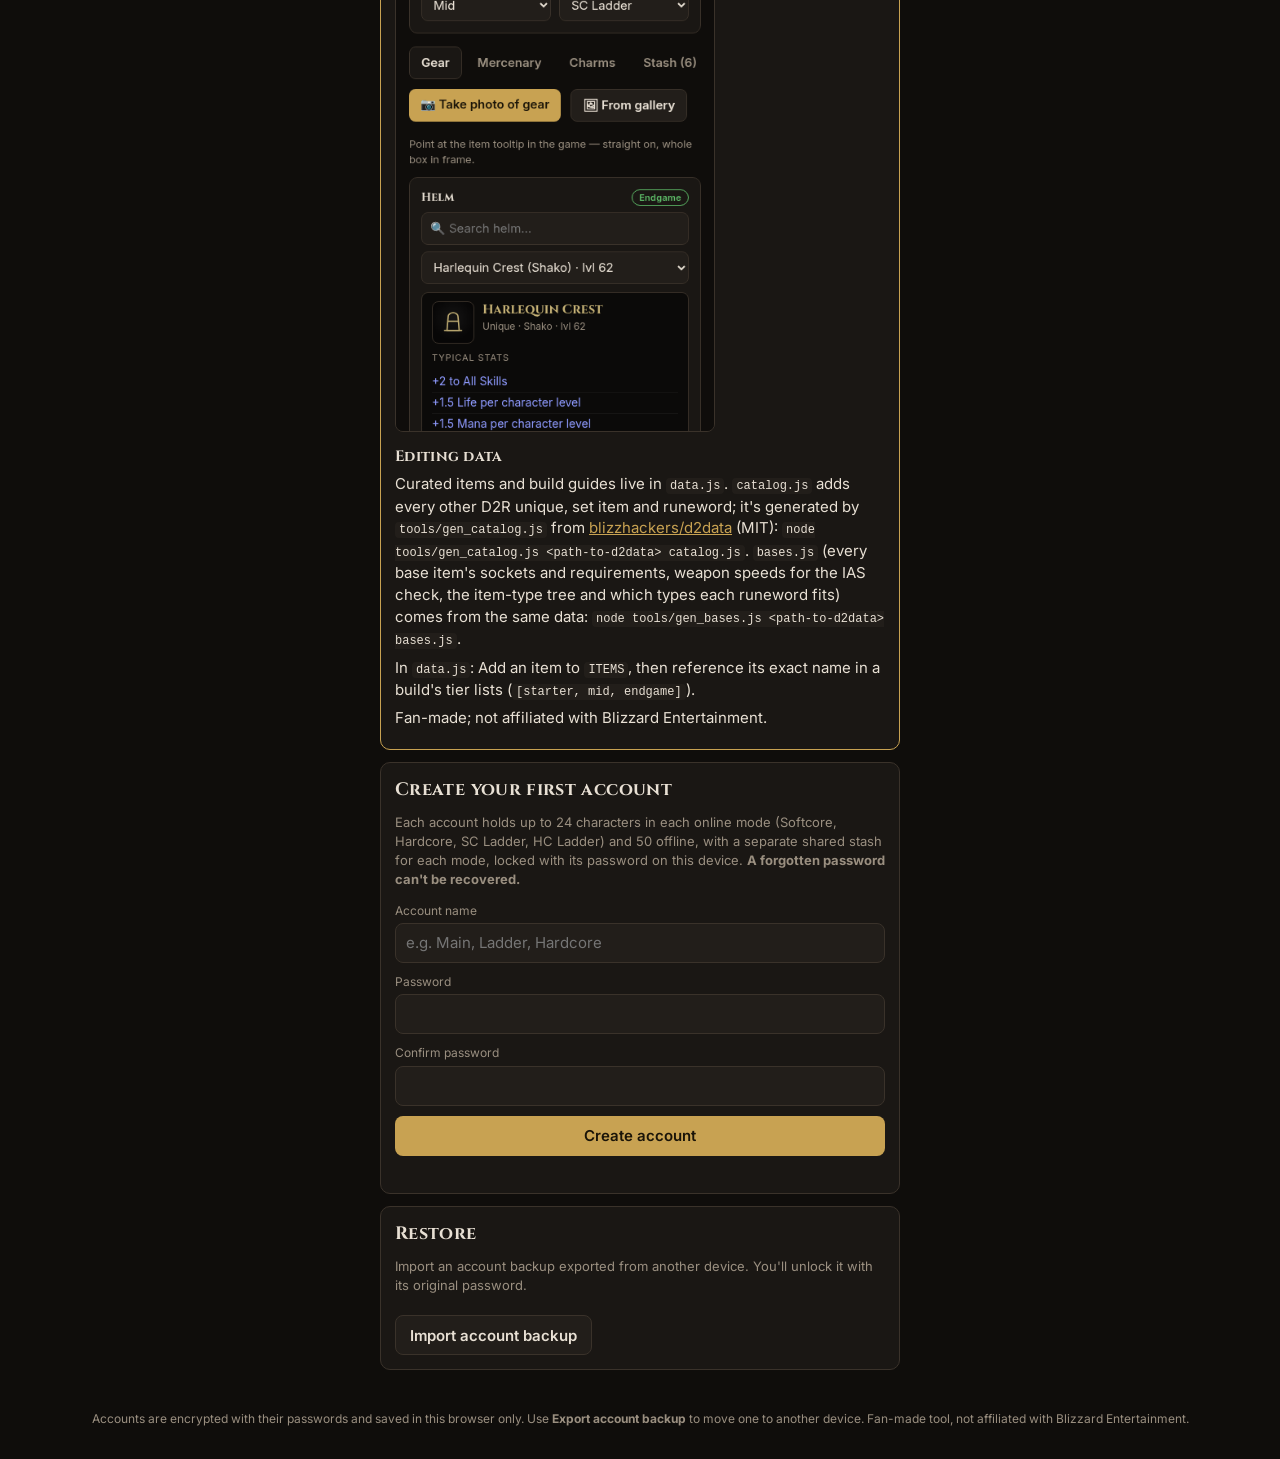
==== commit c6dfdddb: "Add Android beta banner to the website Links to the tester group and testing page. Hidden inside the" ====
--- a/index.html
+++ b/index.html
@@ -8,7 +8,7 @@
   <link rel="preconnect" href="https://fonts.googleapis.com">
   <link rel="preconnect" href="https://fonts.gstatic.com" crossorigin>
   <link href="https://fonts.googleapis.com/css2?family=Cinzel:wght@600;700&family=Inter:wght@400;500;600&display=swap" rel="stylesheet">
-  <link rel="stylesheet" href="styles.css?v=202611161900">
+  <link rel="stylesheet" href="styles.css?v=202611181015">
 </head>
 <body class="locked">
   <header class="top">
@@ -32,6 +32,32 @@
       </details>
     </div>
   </header>
+
+  <!-- Beta call-out for website visitors. Hidden inside the Android app and once dismissed.
+       Remove when the app is public on Google Play. -->
+  <aside id="betaBanner" class="beta-banner" hidden>
+    <span>📱 <b>Get Perfect Roll on Android</b> — free, no ads. Join the beta: we need 12 testers for 14 days.</span>
+    <span class="beta-actions">
+      <a class="btn small" href="https://groups.google.com/g/perfect-roll-testers" target="_blank" rel="noopener">Join the beta</a>
+      <a class="beta-how" href="testing.html">How it works</a>
+      <button type="button" class="beta-x" id="betaClose" aria-label="Hide this message">✕</button>
+    </span>
+  </aside>
+  <script>
+    (function () {
+      var KEY = "perfectRoll.betaBannerHidden";
+      var b = document.getElementById("betaBanner");
+      var hidden = false;
+      try { hidden = localStorage.getItem(KEY) === "1"; } catch (e) {}
+      var inApp = !!(window.Capacitor && window.Capacitor.isNativePlatform && window.Capacitor.isNativePlatform());
+      if (!b || hidden || inApp) return;
+      b.hidden = false;
+      document.getElementById("betaClose").onclick = function () {
+        b.hidden = true;
+        try { localStorage.setItem(KEY, "1"); } catch (e) {}
+      };
+    })();
+  </script>
 
   <main id="app"></main>
 
@@ -57,12 +83,12 @@
     Fan-made tool, not affiliated with Blizzard Entertainment.
   </footer>
 
-  <script src="data.js?v=202611161900"></script>
-  <script src="catalog.js?v=202611161900"></script>
-  <script src="bases.js?v=202611161900"></script>
-  <script src="icons.js?v=202611161900"></script>
-  <script src="statclean.js?v=202611161900"></script>
-  <script src="skills.js?v=202611161900"></script>
-  <script src="app.js?v=202611161900"></script>
+  <script src="data.js?v=202611181015"></script>
+  <script src="catalog.js?v=202611181015"></script>
+  <script src="bases.js?v=202611181015"></script>
+  <script src="icons.js?v=202611181015"></script>
+  <script src="statclean.js?v=202611181015"></script>
+  <script src="skills.js?v=202611181015"></script>
+  <script src="app.js?v=202611181015"></script>
 </body>
 </html>
--- a/styles.css
+++ b/styles.css
@@ -399,3 +399,13 @@
 .sock-row input { flex: 1; min-width: 160px; }
 .sock-adds { margin-top: 8px; }
 .sock-extra { display: inline-flex; gap: 6px; align-items: center; margin-top: 8px; }
+
+/* Android beta call-out (website only) */
+.beta-banner { display: flex; flex-wrap: wrap; align-items: center; justify-content: space-between; gap: 8px 12px;
+  margin: 10px auto 0; width: calc(100% - 24px); max-width: 1100px; box-sizing: border-box; padding: 10px 14px; border: 1px solid var(--accent); border-radius: 10px;
+  background: rgba(201, 162, 75, 0.10); font-size: 14px; line-height: 1.4; }
+.beta-banner[hidden] { display: none; }
+.beta-actions { display: inline-flex; align-items: center; gap: 12px; }
+.beta-how { color: inherit; opacity: .85; font-size: 13px; }
+.beta-x { background: none; border: 0; color: inherit; opacity: .7; font-size: 16px; cursor: pointer; padding: 4px; }
+.beta-x:hover { opacity: 1; }
